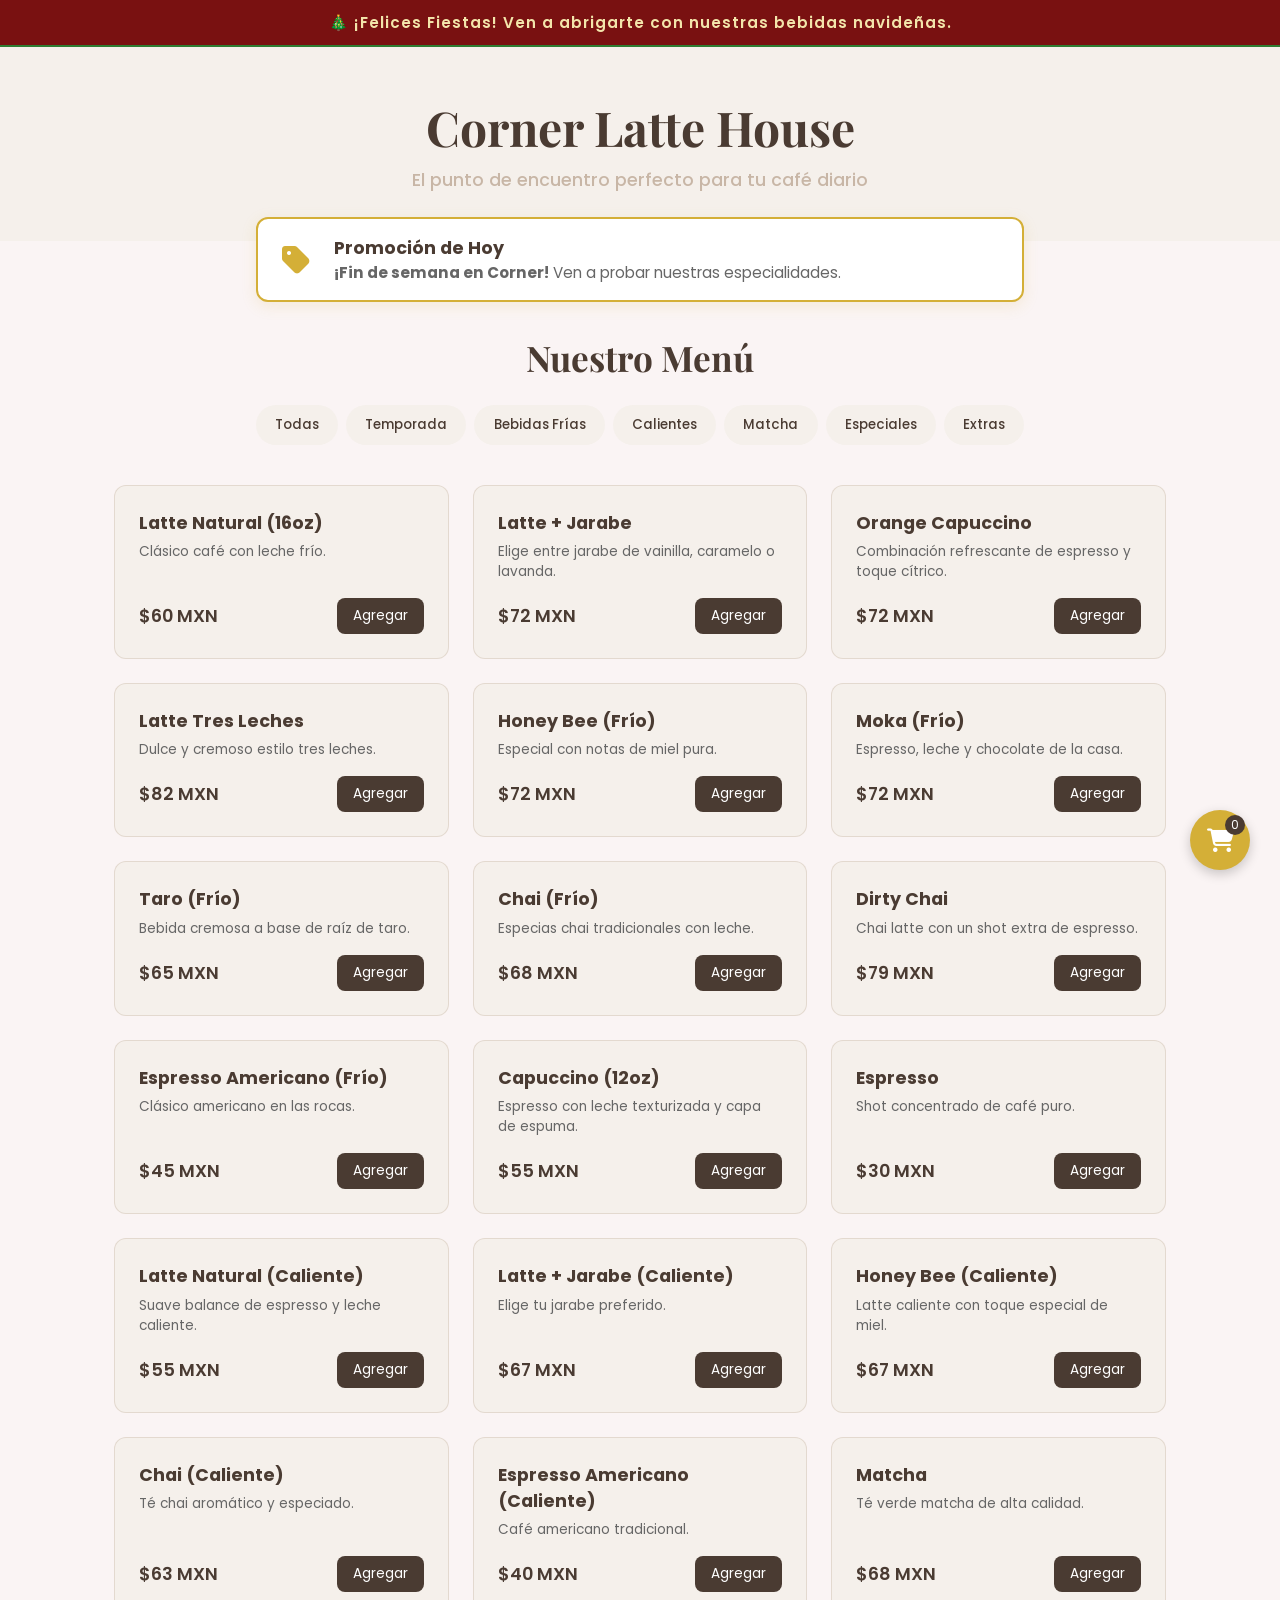
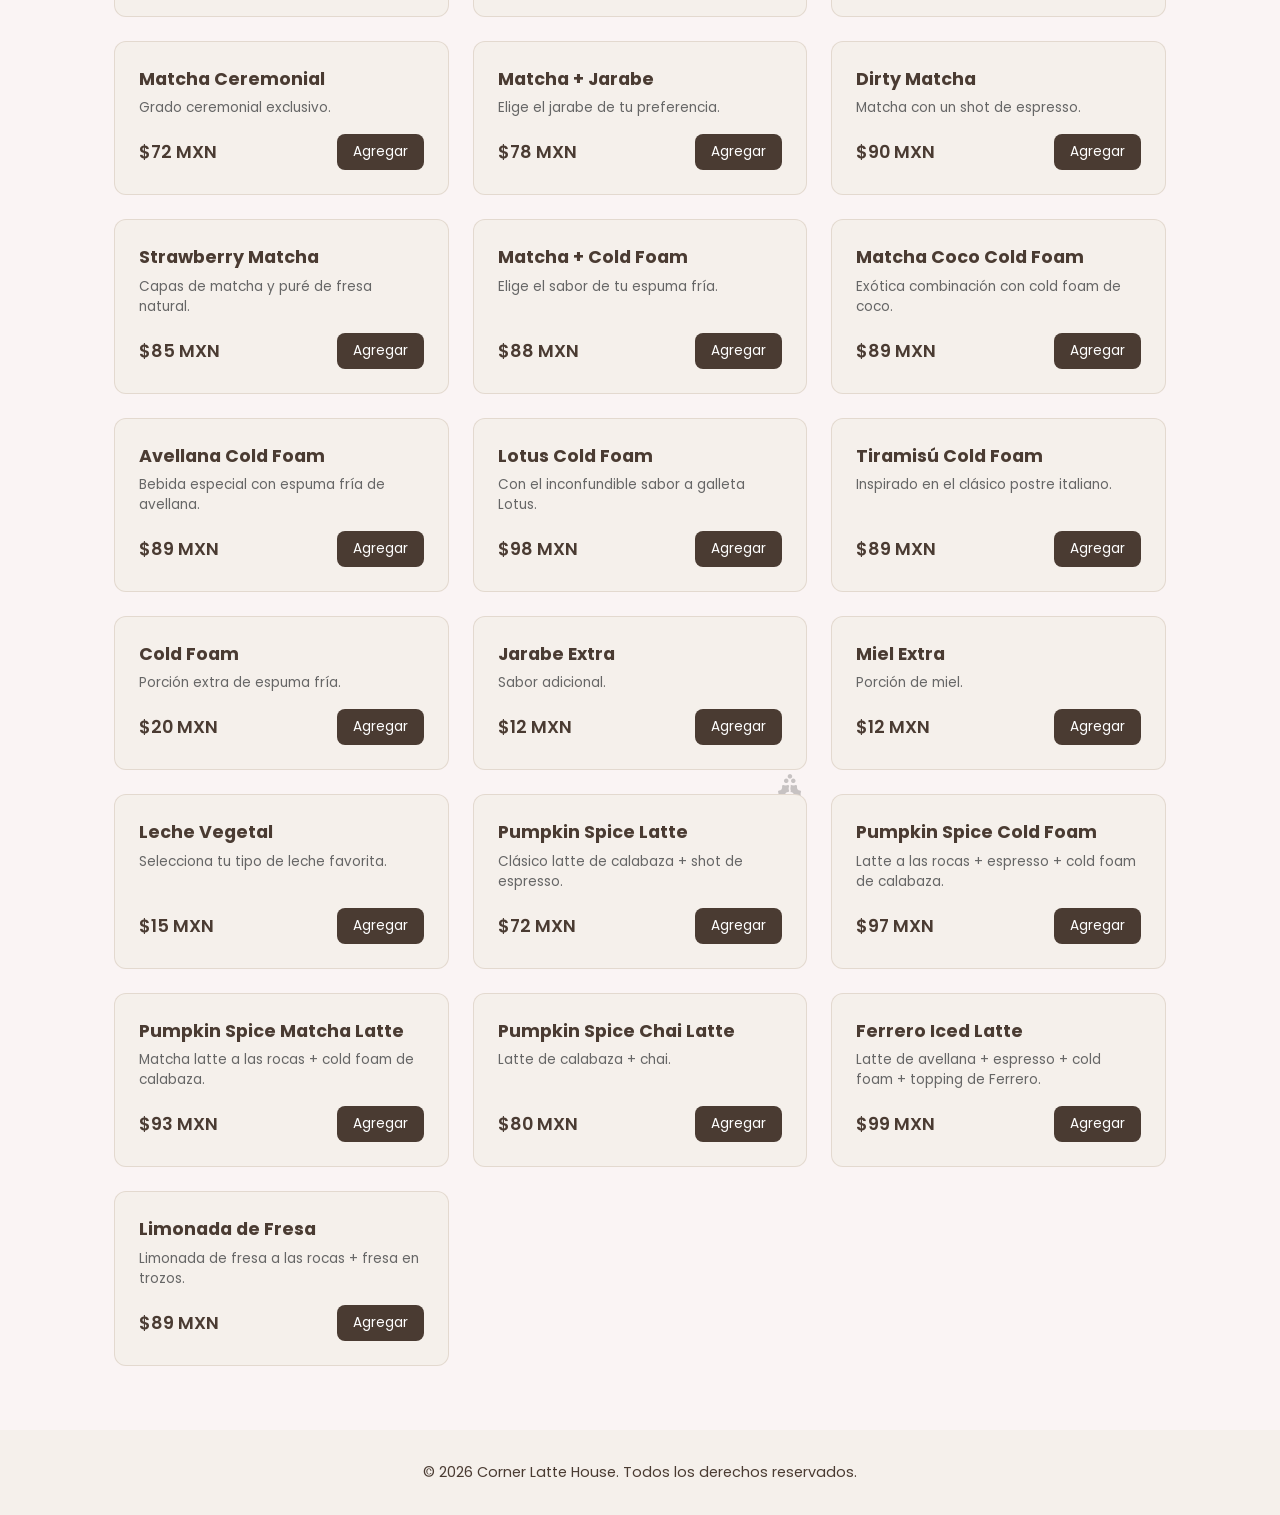
==== index.html @ 270d5a55 "Agregar método de pago y cantidades al carrito Co-authored-by: Copilot <223556219+Copilot@users.nore" ====
<!DOCTYPE html>
<html lang="es">
<head>
    <meta charset="UTF-8">
    <meta name="viewport" content="width=device-width, initial-scale=1.0">
    <title>Corner Latte House</title>
    <link rel="stylesheet" href="style.css">
    <!-- Google Fonts -->
    <link href="https://fonts.googleapis.com/css2?family=Playfair+Display:ital,wght@0,400;0,600;1,400&family=Poppins:wght@300;400;500;600&display=swap" rel="stylesheet">
    <!-- FontAwesome para iconos -->
    <link rel="stylesheet" href="https://cdnjs.cloudflare.com/ajax/libs/font-awesome/6.4.0/css/all.min.css">
</head>
<body id="body-theme">

    <!-- Contenedor para elementos gráficos flotantes de temporada -->
    <div class="seasonal-decorations" id="seasonal-decorations"></div>

    <!-- Header / Banner de Temporada Dinámico -->
    <header class="hero-section">
        <div class="seasonal-banner" id="seasonal-banner">
            <span id="seasonal-text">¡Bienvenidos a Corner Latte House!</span>
        </div>
        <div class="hero-content">
            <h1 id="hero-title">Corner Latte House</h1>
            <p>El punto de encuentro perfecto para tu café diario</p>
        </div>
    </header>

    <!-- Promoción del Día -->
    <section class="promo-section">
        <div class="promo-card">
            <i class="fa-solid fa-tag"></i>
            <div>
                <h3>Promoción de Hoy</h3>
                <p id="daily-promo-text">Cargando promoción...</p>
            </div>
        </div>
    </section>

    <!-- Contenedor Principal del Menú -->
    <main class="menu-container">
        <h2>Nuestro Menú</h2>
        
        <!-- Pestañas de Categorías -->
        <div class="menu-tabs">
            <button class="tab-btn active" onclick="filterMenu('todas', this)">Todas</button>
            <button class="tab-btn" onclick="filterMenu('temporada', this)">Temporada</button>
            <button class="tab-btn" onclick="filterMenu('frias', this)">Bebidas Frías</button>
            <button class="tab-btn" onclick="filterMenu('calientes', this)">Calientes</button>
            <button class="tab-btn" onclick="filterMenu('matcha', this)">Matcha</button>
            <button class="tab-btn" onclick="filterMenu('especiales', this)">Especiales</button>
            <button class="tab-btn" onclick="filterMenu('extras', this)">Extras</button>
        </div>

        <!-- Lista de Productos -->
        <div class="products-grid" id="products-grid">
            <!-- Inyectado por JavaScript -->
        </div>
    </main>

    <!-- Modal para Seleccionar Opciones (Jarabes, etc.) -->
    <div class="cart-modal" id="options-modal">
        <div class="cart-content">
            <span class="close-btn" onclick="closeOptionsModal()">&times;</span>
            <h3 id="modal-product-title">Confirma tu producto</h3>
            <p id="modal-product-desc" style="font-size: 0.85rem; color: #666; margin-bottom: 1rem;"></p>
            
            <div id="options-container" style="margin-bottom: 1.5rem;">
                <!-- Opciones inyectadas dinámicamente -->
            </div>

            <button class="whatsapp-btn" style="background-color: var(--dark-brown);" onclick="confirmAddToCart()">
                Confirmar y agregar
            </button>
        </div>
    </div>

    <!-- Resumen del Pedido / Carrito Flotante -->
  <div class="cart-floating" id="cart-floating" onclick="toggleCartModal()">
        <i class="fa-solid fa-cart-shopping"></i>
        <span class="cart-count" id="cart-count">0</span>
    </div>
    
    <!-- Modal del Carrito -->
    <div class="cart-modal" id="cart-modal">
        <div class="cart-content">
            <span class="close-btn" onclick="toggleCartModal()">&times;</span>
            <h3>Tu Pedido en Corner Latte House</h3>
            <div id="cart-items-list" class="cart-items-list">
                <!-- Items seleccionados -->
            </div>
            <!-- Opciones de Envío / Recoger -->
            <div class="delivery-options" style="margin: 1rem 0; font-size: 0.9rem;">
                <label style="font-weight: 500; color: var(--dark-brown); display: block; margin-bottom: 0.5rem;">Método de entrega:</label>
                <div style="display: flex; gap: 1rem; margin-bottom: 0.8rem;">
                    <label style="cursor: pointer;"><input type="radio" name="deliveryType" value="domicilio" checked onchange="updateCartUI()"> Envío a domicilio</label>
                    <label style="cursor: pointer;"><input type="radio" name="deliveryType" value="recoger" onchange="updateCartUI()"> Recoger en cafetería</label>
                </div>
                <div id="store-address" style="font-size: 0.8rem; color: #666; background: var(--primary-beige); padding: 0.5rem; border-radius: 6px; display: none;">
                    📍 <strong>Ubicación:</strong> Corner Latte House (Consulta nuestra dirección exacta por WhatsApp).
                </div>
            </div>
            <div class="payment-options">
                <label class="payment-options-title">Método de pago:</label>
                <div class="payment-options-list">
                    <label><input type="radio" name="paymentMethod" value="efectivo" checked> Efectivo</label>
                    <label><input type="radio" name="paymentMethod" value="transferencia"> Transferencia</label>
                </div>
            </div>
            <div class="cart-total" id="cart-total-container">
                <!-- Se actualiza dinámicamente -->
            </div>

            <button class="whatsapp-btn" onclick="sendToWhatsApp()">
                <i class="fa-brands fa-whatsapp"></i> Enviar pedido por WhatsApp
            </button>
        </div>
    </div>
    <div id="cart-confirmation" class="cart-confirmation" role="status" aria-live="polite"></div>
    
    <!-- Footer -->
    <footer>
        <p>&copy; 2026 Corner Latte House. Todos los derechos reservados.</p>
    </footer>

    <script src="script.js"></script>
</body>
</html>
---- style.css ----
:root {
    --bg-color: #ffffff;
    --primary-beige: #f5f0eb;
    --secondary-brown: #c8b6a6;
    --dark-brown: #4a3b32;
    --gold: #d4af37;
    --gold-hover: #b89728;
    --text-color: #333333;
}

* {
    box-sizing: border-box;
    margin: 0;
    padding: 0;
    font-family: 'Poppins', sans-serif;
}

body {
    background-color: var(--bg-color);
    color: var(--text-color);
    position: relative;
    overflow-x: hidden;
}

/* --- Temas y Estilos Gráficos por Temporada --- */
body.theme-halloween { background-color: #fff9f5; }
body.theme-halloween .seasonal-banner { background-color: #2b1b17; color: #ff8c00; border-bottom: 2px dashed #ff8c00; }

body.theme-navidad { background-color: #faf4f4; }
body.theme-navidad .seasonal-banner { background-color: #791111; color: #f3e5ab; border-bottom: 2px solid #2e7d32; }

body.theme-independencia { background-color: #f6fcf7; }
body.theme-independencia .seasonal-banner { background-color: #006847; color: #ce1126; border-bottom: 2px solid #cfb53b; }

body.theme-primavera { background-color: #f5faf5; }
body.theme-primavera .seasonal-banner { background-color: #388e3c; color: #ffeb3b; border-bottom: 2px solid #ff4081; }

body.theme-pascua { background-color: #faf5fc; }
body.theme-pascua .seasonal-banner { background-color: #8e24aa; color: #ff80ab; border-bottom: 2px solid #26a69a; }

/* Elementos Gráficos Flotantes Animados */
.seasonal-decorations {
    position: absolute;
    top: 0;
    left: 0;
    width: 100%;
    height: 100%;
    pointer-events: none;
    overflow: hidden;
    z-index: 1;
}

.floating-icon {
    position: absolute;
    font-size: 1.8rem;
    opacity: 0.25;
    animation: floatAnim 6s ease-in-out infinite alternate;
}

@keyframes floatAnim {
    0% { transform: translateY(0px) rotate(0deg); }
    100% { transform: translateY(-20px) rotate(15deg); }
}

/* Header & Banner */
.hero-section {
    background-color: var(--primary-beige);
    text-align: center;
    padding-bottom: 2rem;
    position: relative;
    z-index: 2;
}

.seasonal-banner {
    padding: 0.7rem;
    font-size: 0.95rem;
    font-weight: 600;
    letter-spacing: 1px;
}

.hero-content {
    padding: 3rem 1rem 1rem 1rem;
}

.hero-content h1 {
    font-family: 'Playfair Display', serif;
    font-size: 3rem;
    color: var(--dark-brown);
    margin-bottom: 0.5rem;
}

.hero-content p {
    color: var(--secondary-brown);
    font-size: 1.1rem;
    font-weight: 500;
}

/* Sección de Promociones */
.promo-section {
    max-width: 800px;
    margin: -1.5rem auto 2rem auto;
    padding: 0 1rem;
    position: relative;
    z-index: 10;
}

.promo-card {
    background: var(--bg-color);
    border: 2px solid var(--gold);
    padding: 1rem 1.5rem;
    border-radius: 12px;
    display: flex;
    align-items: center;
    gap: 1.5rem;
    box-shadow: 0 4px 15px rgba(212, 175, 55, 0.15);
}

.promo-card i {
    font-size: 2rem;
    color: var(--gold);
}

.promo-card h3 {
    font-size: 1.1rem;
    color: var(--dark-brown);
}

.promo-card p {
    font-size: 0.95rem;
    color: #666;
}

/* Menú Estilos */
.menu-container {
    max-width: 1100px;
    margin: 0 auto 4rem auto;
    padding: 0 1.5rem;
    position: relative;
    z-index: 2;
}

.menu-container h2 {
    font-family: 'Playfair Display', serif;
    text-align: center;
    font-size: 2.2rem;
    color: var(--dark-brown);
    margin-bottom: 1.5rem;
}

.menu-tabs {
    display: flex;
    justify-content: center;
    gap: 0.5rem;
    flex-wrap: wrap;
    margin-bottom: 2.5rem;
}

.tab-btn {
    background-color: var(--primary-beige);
    border: none;
    padding: 0.6rem 1.2rem;
    border-radius: 20px;
    cursor: pointer;
    font-weight: 500;
    color: var(--dark-brown);
    transition: all 0.3s ease;
}

.tab-btn.active, .tab-btn:hover {
    background-color: var(--gold);
    color: white;
}

/* Cuadrícula de Productos */
.products-grid {
    display: grid;
    grid-template-columns: repeat(auto-fill, minmax(280px, 1fr));
    gap: 1.5rem;
}

.product-card {
    background: var(--primary-beige);
    border-radius: 12px;
    padding: 1.5rem;
    display: flex;
    flex-direction: column;
    justify-content: space-between;
    transition: transform 0.2s;
    border: 1px solid rgba(200, 182, 166, 0.4);
}

.product-card:hover {
    transform: translateY(-4px);
}

.product-info h4 {
    font-size: 1.1rem;
    color: var(--dark-brown);
    margin-bottom: 0.4rem;
}

.product-info p {
    font-size: 0.85rem;
    color: #666;
    margin-bottom: 1rem;
}

.product-footer {
    display: flex;
    justify-content: space-between;
    align-items: center;
}

.price {
    font-weight: 600;
    color: var(--dark-brown);
    font-size: 1.1rem;
}

.add-btn {
    background-color: var(--dark-brown);
    color: white;
    border: none;
    padding: 0.5rem 1rem;
    border-radius: 8px;
    cursor: pointer;
    font-size: 0.85rem;
    transition: background 0.2s;
}

.add-btn:hover {
    background-color: var(--gold);
    color: var(--dark-brown);
}

/* Selectores en Modal de Opciones */
.option-select {
    width: 100%;
    padding: 0.8rem;
    border-radius: 8px;
    border: 1px solid var(--secondary-brown);
    background-color: var(--primary-beige);
    color: var(--dark-brown);
    font-size: 1rem;
    margin-top: 0.5rem;
}

/* Carrito Flotante */
.cart-floating {
    position: fixed;
    bottom: 30px;
    right: 30px;
    background-color: var(--gold);
    color: white;
    width: 60px;
    height: 60px;
    border-radius: 50%;
    display: flex;
    align-items: center;
    justify-content: center;
    font-size: 1.5rem;
    cursor: pointer;
    box-shadow: 0 4px 12px rgba(0,0,0,0.2);
    z-index: 99;
    transition: transform 0.2s;
}

.cart-floating:hover {
    transform: scale(1.1);
}

.cart-count {
    position: absolute;
    top: 5px;
    right: 5px;
    background-color: var(--dark-brown);
    color: white;
    font-size: 0.75rem;
    width: 20px;
    height: 20px;
    border-radius: 50%;
    display: flex;
    align-items: center;
    justify-content: center;
}

/* Modales */
.cart-modal {
    display: none;
    position: fixed;
    top: 0;
    left: 0;
    width: 100%;
    height: 100%;
    padding: 1rem;
    background-color: rgba(0,0,0,0.5);
    z-index: 100;
    justify-content: center;
    align-items: center;
    overflow-y: auto;
}

.cart-content {
    background: white;
    padding: 2rem;
    border-radius: 12px;
    width: 90%;
    max-width: 450px;
    max-height: calc(100vh - 2rem);
    overflow-y: auto;
    position: relative;
}

.close-btn {
    position: absolute;
    top: 15px;
    right: 20px;
    font-size: 1.5rem;
    cursor: pointer;
}

.cart-items-list {
    max-height: 250px;
    overflow-y: auto;
    margin: 1rem 0;
    border-top: 1px solid #eee;
    border-bottom: 1px solid #eee;
    padding: 0.5rem 0;
}

.cart-item-row {
    display: flex;
    justify-content: space-between;
    align-items: center;
    gap: 0.5rem;
    margin-bottom: 0.5rem;
    font-size: 0.9rem;
}

.cart-item-name {
    flex: 1;
}

.cart-quantity-controls {
    display: flex;
    align-items: center;
    gap: 0.5rem;
}

.quantity-button {
    width: 30px;
    height: 30px;
    border: 1px solid var(--secondary-brown);
    border-radius: 6px;
    background: var(--primary-beige);
    color: var(--dark-brown);
    font-size: 1.1rem;
    cursor: pointer;
}

.quantity-button:hover {
    background: var(--gold);
}

.cart-item-price {
    min-width: 76px;
    text-align: right;
}

.payment-options {
    margin: 1rem 0;
    font-size: 0.9rem;
}

.payment-options-title {
    display: block;
    margin-bottom: 0.5rem;
    color: var(--dark-brown);
    font-weight: 500;
}

.payment-options-list {
    display: flex;
    flex-wrap: wrap;
    gap: 1rem;
}

.payment-options-list label {
    cursor: pointer;
}

.quantity-label {
    display: block;
    margin-top: 1rem;
    font-size: 0.9rem;
    font-weight: 500;
    color: var(--dark-brown);
}

.quantity-input {
    width: 100%;
    margin-top: 0.5rem;
    padding: 0.7rem;
    border: 1px solid var(--secondary-brown);
    border-radius: 8px;
    font-size: 1rem;
}

.cart-confirmation {
    position: fixed;
    bottom: 105px;
    right: 30px;
    z-index: 101;
    max-width: calc(100vw - 2rem);
    padding: 0.85rem 1rem;
    border-radius: 8px;
    background: var(--dark-brown);
    color: white;
    opacity: 0;
    pointer-events: none;
    transform: translateY(8px);
    transition: opacity 0.2s, transform 0.2s;
}

.cart-confirmation.visible {
    opacity: 1;
    transform: translateY(0);
}

.cart-total {
    text-align: right;
    font-size: 1.1rem;
    margin-bottom: 1.5rem;
}

.whatsapp-btn {
    background-color: #25d366;
    color: white;
    border: none;
    width: 100%;
    padding: 0.8rem;
    border-radius: 8px;
    font-size: 1rem;
    font-weight: 600;
    cursor: pointer;
    display: flex;
    align-items: center;
    justify-content: center;
    gap: 0.5rem;
    transition: background 0.2s;
}

.whatsapp-btn:hover {
    background-color: #1ebe5d;
}

footer {
    text-align: center;
    padding: 2rem;
    background-color: var(--primary-beige);
    color: var(--dark-brown);
    font-size: 0.9rem;
    position: relative;
    z-index: 2;
}
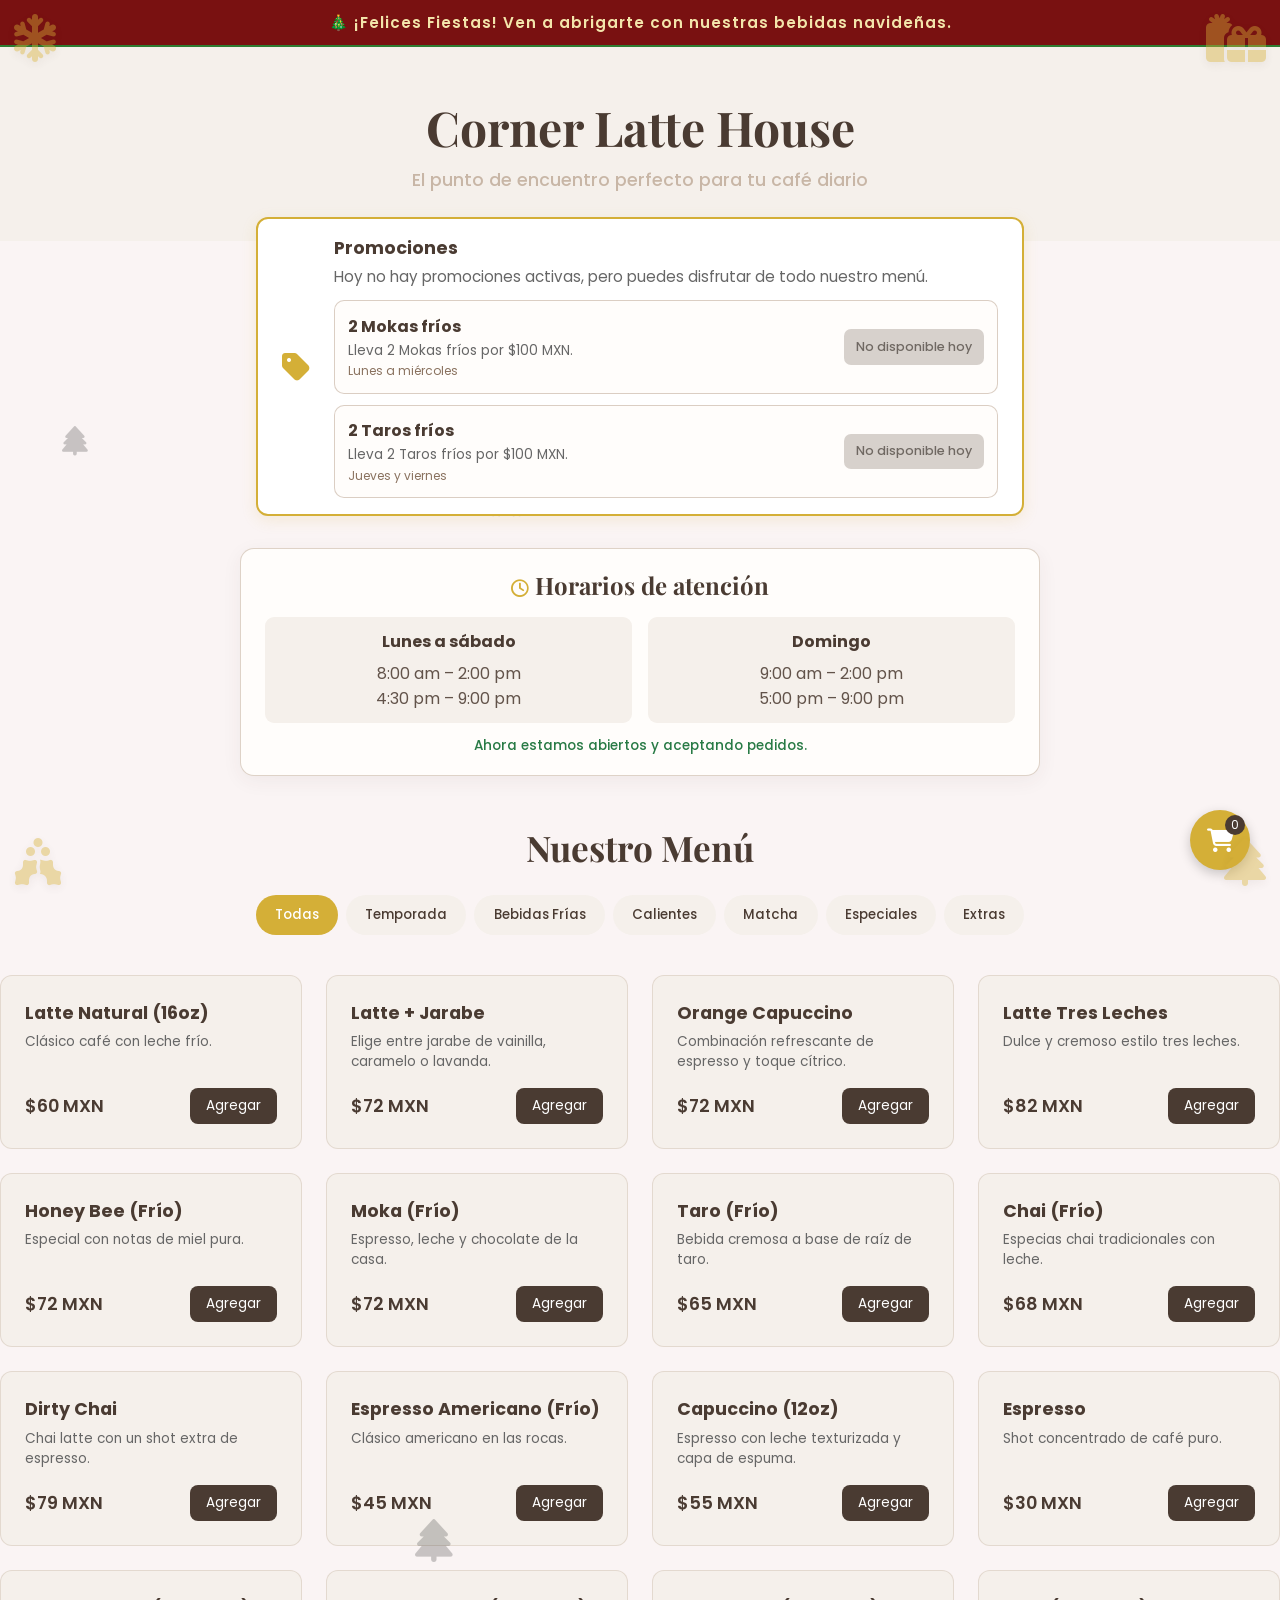
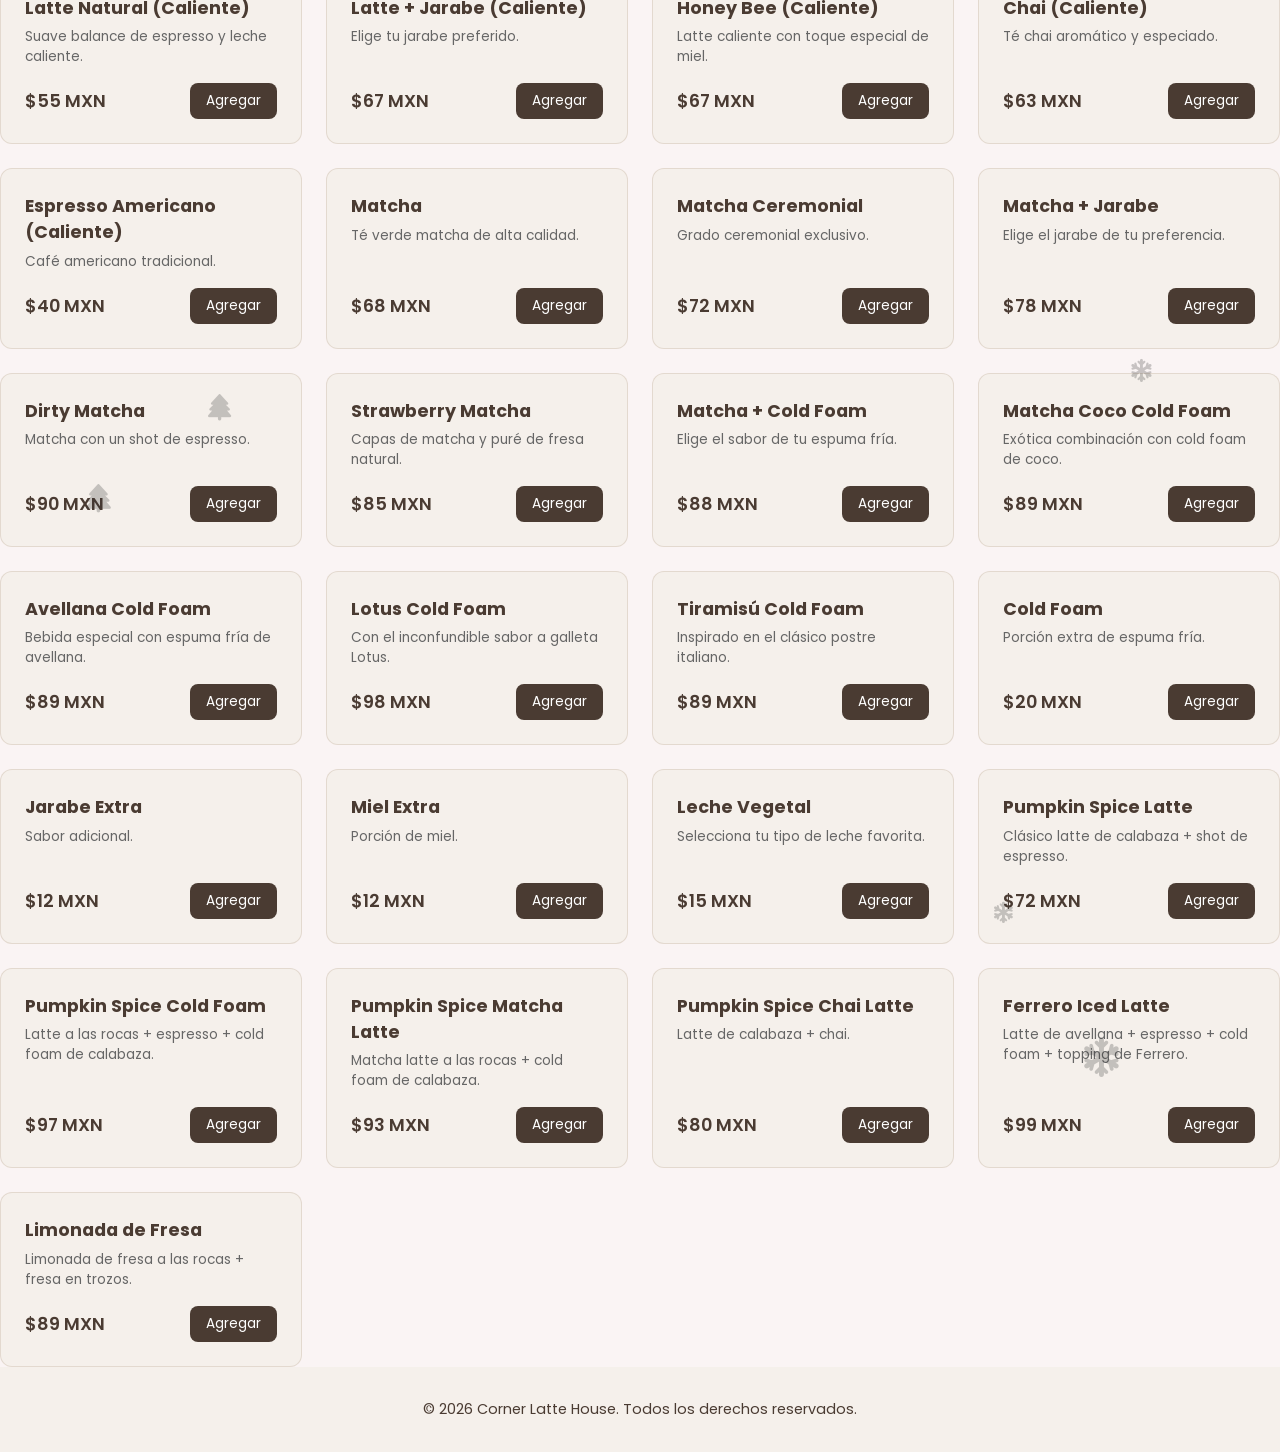
==== commit 497646cf: "Agregar promociones y horarios de atención Co-authored-by: Copilot <223556219+Copilot@users.noreply." ====
--- a/index.html
+++ b/index.html
@@ -13,7 +13,8 @@
 <body id="body-theme">
 
     <!-- Contenedor para elementos gráficos flotantes de temporada -->
-    <div class="seasonal-decorations" id="seasonal-decorations"></div>
+    <div class="seasonal-decorations" id="seasonal-decorations" aria-hidden="true"></div>
+    <div class="seasonal-corners" id="seasonal-corners" aria-hidden="true"></div>
 
     <!-- Header / Banner de Temporada Dinámico -->
     <header class="hero-section">
@@ -30,11 +31,21 @@
     <section class="promo-section">
         <div class="promo-card">
             <i class="fa-solid fa-tag"></i>
-            <div>
-                <h3>Promoción de Hoy</h3>
-                <p id="daily-promo-text">Cargando promoción...</p>
+            <div class="promo-content">
+                <h3>Promociones</h3>
+                <p id="daily-promo-text">Cargando promociones...</p>
+                <div class="promotions-list" id="promotions-list"></div>
             </div>
         </div>
+    </section>
+
+    <section class="hours-section" id="hours-section" aria-labelledby="hours-title">
+        <h2 id="hours-title"><i class="fa-regular fa-clock"></i> Horarios de atención</h2>
+        <div class="hours-grid">
+            <p><strong>Lunes a sábado</strong><span>8:00 am – 2:00 pm<br>4:30 pm – 9:00 pm</span></p>
+            <p><strong>Domingo</strong><span>9:00 am – 2:00 pm<br>5:00 pm – 9:00 pm</span></p>
+        </div>
+        <p class="store-status" id="store-status" aria-live="polite"></p>
     </section>
 
     <!-- Contenedor Principal del Menú -->
@@ -43,13 +54,13 @@
         
         <!-- Pestañas de Categorías -->
         <div class="menu-tabs">
-            <button class="tab-btn active" onclick="filterMenu('todas', this)">Todas</button>
-            <button class="tab-btn" onclick="filterMenu('temporada', this)">Temporada</button>
-            <button class="tab-btn" onclick="filterMenu('frias', this)">Bebidas Frías</button>
-            <button class="tab-btn" onclick="filterMenu('calientes', this)">Calientes</button>
-            <button class="tab-btn" onclick="filterMenu('matcha', this)">Matcha</button>
-            <button class="tab-btn" onclick="filterMenu('especiales', this)">Especiales</button>
-            <button class="tab-btn" onclick="filterMenu('extras', this)">Extras</button>
+            <button class="tab-btn active" data-category="todas" onclick="filterMenu('todas', this)">Todas</button>
+            <button class="tab-btn" data-category="temporada" onclick="filterMenu('temporada', this)">Temporada</button>
+            <button class="tab-btn" data-category="frias" onclick="filterMenu('frias', this)">Bebidas Frías</button>
+            <button class="tab-btn" data-category="calientes" onclick="filterMenu('calientes', this)">Calientes</button>
+            <button class="tab-btn" data-category="matcha" onclick="filterMenu('matcha', this)">Matcha</button>
+            <button class="tab-btn" data-category="especiales" onclick="filterMenu('especiales', this)">Especiales</button>
+            <button class="tab-btn" data-category="extras" onclick="filterMenu('extras', this)">Extras</button>
         </div>
 
         <!-- Lista de Productos -->
@@ -72,6 +83,26 @@
             <button class="whatsapp-btn" style="background-color: var(--dark-brown);" onclick="confirmAddToCart()">
                 Confirmar y agregar
             </button>
+        </div>
+    </div>
+
+    <div class="cart-modal closed-modal" id="closed-modal" role="dialog" aria-modal="true" aria-labelledby="closed-title">
+        <div class="cart-content closed-content">
+            <button class="close-btn" type="button" aria-label="Cerrar aviso" onclick="closeStoreClosedModal()">&times;</button>
+            <div class="closed-illustration" aria-hidden="true">
+                <svg viewBox="0 0 180 150">
+                    <path d="M43 55h82v53a22 22 0 0 1-22 22H65a22 22 0 0 1-22-22V55Z" fill="#c98c5b"/>
+                    <path d="M125 68h10a18 18 0 0 1 0 36h-10" fill="none" stroke="#8a5639" stroke-width="10"/>
+                    <path d="M58 48c-8-12 7-15 0-27m27 27c-8-12 7-15 0-27m27 27c-8-12 7-15 0-27" fill="none" stroke="#d4af37" stroke-linecap="round" stroke-width="5"/>
+                    <path d="M34 135h112" stroke="#8a5639" stroke-linecap="round" stroke-width="8"/>
+                    <path d="m31 40 5 10 11 2-8 7 2 11-10-5-10 5 2-11-8-7 11-2 5-10Zm111 6 4 8 9 1-7 6 2 9-8-4-8 4 2-9-7-6 9-1 4-8Z" fill="#e7c66a"/>
+                </svg>
+            </div>
+            <p class="closed-eyebrow">Corner Latte House</p>
+            <h2 id="closed-title">¡Estamos cerrados por ahora!</h2>
+            <p id="closed-message" class="closed-message"></p>
+            <p class="closed-note">Puedes explorar nuestro menú; los pedidos estarán disponibles cuando abramos.</p>
+            <button class="hours-link" type="button" onclick="viewStoreHours()">Ver horarios de atención</button>
         </div>
     </div>
 
@@ -103,8 +134,9 @@
             <div class="payment-options">
                 <label class="payment-options-title">Método de pago:</label>
                 <div class="payment-options-list">
-                    <label><input type="radio" name="paymentMethod" value="efectivo" checked> Efectivo</label>
-                    <label><input type="radio" name="paymentMethod" value="transferencia"> Transferencia</label>
+                    <label class="payment-choice" data-delivery="domicilio"><input type="radio" name="paymentMethod" value="efectivo" checked> Efectivo</label>
+                    <label class="payment-choice" data-delivery="both"><input type="radio" name="paymentMethod" value="transferencia"> Transferencia</label>
+                    <label class="payment-choice" data-delivery="recoger"><input type="radio" name="paymentMethod" value="caja"> Pagar en caja</label>
                 </div>
             </div>
             <div class="cart-total" id="cart-total-container">
--- a/style.css
+++ b/style.css
@@ -57,6 +57,33 @@
     animation: floatAnim 6s ease-in-out infinite alternate;
 }
 
+.seasonal-corners {
+    position: fixed;
+    inset: 0;
+    z-index: 150;
+    pointer-events: none;
+    overflow: hidden;
+}
+
+.corner-ornament {
+    position: absolute;
+    color: var(--gold);
+    opacity: 0.42;
+    font-size: clamp(1.5rem, 4vw, 3rem);
+    filter: drop-shadow(0 3px 5px rgba(74, 59, 50, 0.16));
+    animation: cornerFloat 4s ease-in-out infinite alternate;
+}
+
+.corner-ornament.top-left { top: 14px; left: 14px; }
+.corner-ornament.top-right { top: 14px; right: 14px; animation-delay: -1s; }
+.corner-ornament.bottom-left { bottom: 14px; left: 14px; animation-delay: -2s; }
+.corner-ornament.bottom-right { bottom: 14px; right: 14px; animation-delay: -3s; }
+
+@keyframes cornerFloat {
+    from { transform: translateY(0) rotate(-8deg); }
+    to { transform: translateY(-7px) rotate(8deg); }
+}
+
 @keyframes floatAnim {
     0% { transform: translateY(0px) rotate(0deg); }
     100% { transform: translateY(-20px) rotate(15deg); }
@@ -115,6 +142,11 @@
     box-shadow: 0 4px 15px rgba(212, 175, 55, 0.15);
 }
 
+.promo-content {
+    flex: 1;
+    min-width: 0;
+}
+
 .promo-card i {
     font-size: 2rem;
     color: var(--gold);
@@ -128,6 +160,123 @@
 .promo-card p {
     font-size: 0.95rem;
     color: #666;
+    margin: 0.2rem 0 0.8rem;
+}
+
+.promotions-list {
+    display: grid;
+    gap: 0.65rem;
+}
+
+.promotion-option {
+    display: flex;
+    justify-content: space-between;
+    align-items: center;
+    gap: 1rem;
+    padding: 0.8rem;
+    border: 1px solid rgba(200, 182, 166, 0.65);
+    border-radius: 10px;
+    background: #fffdfb;
+}
+
+.promotion-available {
+    border-color: var(--gold);
+    box-shadow: inset 3px 0 var(--gold);
+}
+
+.promotion-details {
+    display: grid;
+    gap: 0.1rem;
+}
+
+.promotion-details strong {
+    color: var(--dark-brown);
+}
+
+.promotion-details span {
+    color: #666;
+    font-size: 0.85rem;
+}
+
+.promotion-details small {
+    color: #8a725f;
+    font-size: 0.75rem;
+}
+
+.promotion-button {
+    flex: 0 0 auto;
+    border: 0;
+    border-radius: 7px;
+    padding: 0.55rem 0.75rem;
+    background: var(--dark-brown);
+    color: white;
+    font-size: 0.78rem;
+    font-weight: 500;
+    cursor: pointer;
+}
+
+.promotion-button:disabled {
+    background: #d7d1cc;
+    color: #6f6862;
+    cursor: not-allowed;
+}
+
+.hours-section {
+    max-width: 800px;
+    margin: 0 auto 3rem;
+    padding: 1.2rem 1.5rem;
+    border-radius: 14px;
+    background: #fffdfb;
+    border: 1px solid rgba(200, 182, 166, 0.6);
+    box-shadow: 0 5px 20px rgba(74, 59, 50, 0.06);
+    scroll-margin-top: 2rem;
+    position: relative;
+    z-index: 2;
+}
+
+.hours-section h2 {
+    color: var(--dark-brown);
+    font-family: 'Playfair Display', serif;
+    font-size: 1.5rem;
+    text-align: center;
+    margin-bottom: 1rem;
+}
+
+.hours-section h2 i {
+    color: var(--gold);
+    font-size: 1.1rem;
+}
+
+.hours-grid {
+    display: grid;
+    grid-template-columns: repeat(2, minmax(0, 1fr));
+    gap: 1rem;
+    text-align: center;
+}
+
+.hours-grid p {
+    display: grid;
+    gap: 0.4rem;
+    padding: 0.8rem;
+    border-radius: 9px;
+    background: var(--primary-beige);
+    color: #62534a;
+}
+
+.hours-grid strong {
+    color: var(--dark-brown);
+}
+
+.store-status {
+    margin-top: 0.8rem;
+    text-align: center;
+    font-size: 0.85rem;
+    font-weight: 500;
+}
+
+.store-status.is-open { color: #287a45; }
+.store-status.is-closed { color: #9b4b3e; }
+
 }
 
 /* Menú Estilos */
@@ -231,6 +380,16 @@
 .add-btn:hover {
     background-color: var(--gold);
     color: var(--dark-brown);
+}
+
+.add-btn:disabled {
+    background: #b9b2ad;
+    color: #fff;
+    cursor: not-allowed;
+}
+
+.add-btn:disabled:hover {
+    background: #b9b2ad;
 }
 
 /* Selectores en Modal de Opciones */
@@ -398,12 +557,21 @@
 }
 
 .quantity-input {
-    width: 100%;
-    margin-top: 0.5rem;
+    width: 3.5rem;
+    margin: 0;
     padding: 0.7rem;
     border: 1px solid var(--secondary-brown);
     border-radius: 8px;
     font-size: 1rem;
+    text-align: center;
+}
+
+.quantity-picker {
+    display: flex;
+    align-items: center;
+    justify-content: center;
+    gap: 0.7rem;
+    margin-top: 0.5rem;
 }
 
 .cart-confirmation {
@@ -462,4 +630,92 @@
     font-size: 0.9rem;
     position: relative;
     z-index: 2;
+}
+
+.closed-content {
+    max-width: 430px;
+    text-align: center;
+    overflow: hidden;
+    background: linear-gradient(160deg, #fffefa, #fff7eb);
+    border: 1px solid rgba(212, 175, 55, 0.5);
+    box-shadow: 0 18px 55px rgba(38, 27, 19, 0.25);
+}
+
+.closed-illustration {
+    width: 150px;
+    margin: 0 auto 0.5rem;
+    animation: cupBob 3s ease-in-out infinite;
+}
+
+.closed-illustration svg {
+    display: block;
+    width: 100%;
+    height: auto;
+}
+
+@keyframes cupBob {
+    0%, 100% { transform: translateY(0) rotate(-2deg); }
+    50% { transform: translateY(-6px) rotate(2deg); }
+}
+
+.closed-eyebrow {
+    color: #987753;
+    font-size: 0.8rem;
+    font-weight: 600;
+    letter-spacing: 0.12em;
+    text-transform: uppercase;
+}
+
+.closed-content h2 {
+    margin: 0.35rem 0 0.65rem;
+    color: var(--dark-brown);
+    font-family: 'Playfair Display', serif;
+    font-size: 1.7rem;
+}
+
+.closed-message {
+    color: #805b3f;
+    font-size: 1.05rem;
+    font-weight: 600;
+}
+
+.closed-note {
+    margin: 0.6rem 0 1.1rem;
+    color: #6f6862;
+    font-size: 0.86rem;
+}
+
+.hours-link {
+    border: 0;
+    background: transparent;
+    color: #77552d;
+    text-decoration: underline;
+    font: inherit;
+    font-size: 0.9rem;
+    cursor: pointer;
+}
+
+@media (max-width: 560px) {
+    .promotion-option {
+        align-items: flex-start;
+        flex-direction: column;
+    }
+
+    .promotion-button {
+        width: 100%;
+    }
+
+    .hours-section {
+        margin-right: 1rem;
+        margin-left: 1rem;
+    }
+
+    .hours-grid {
+        grid-template-columns: 1fr;
+        gap: 0.6rem;
+    }
+
+    .corner-ornament {
+        opacity: 0.25;
+    }
 }
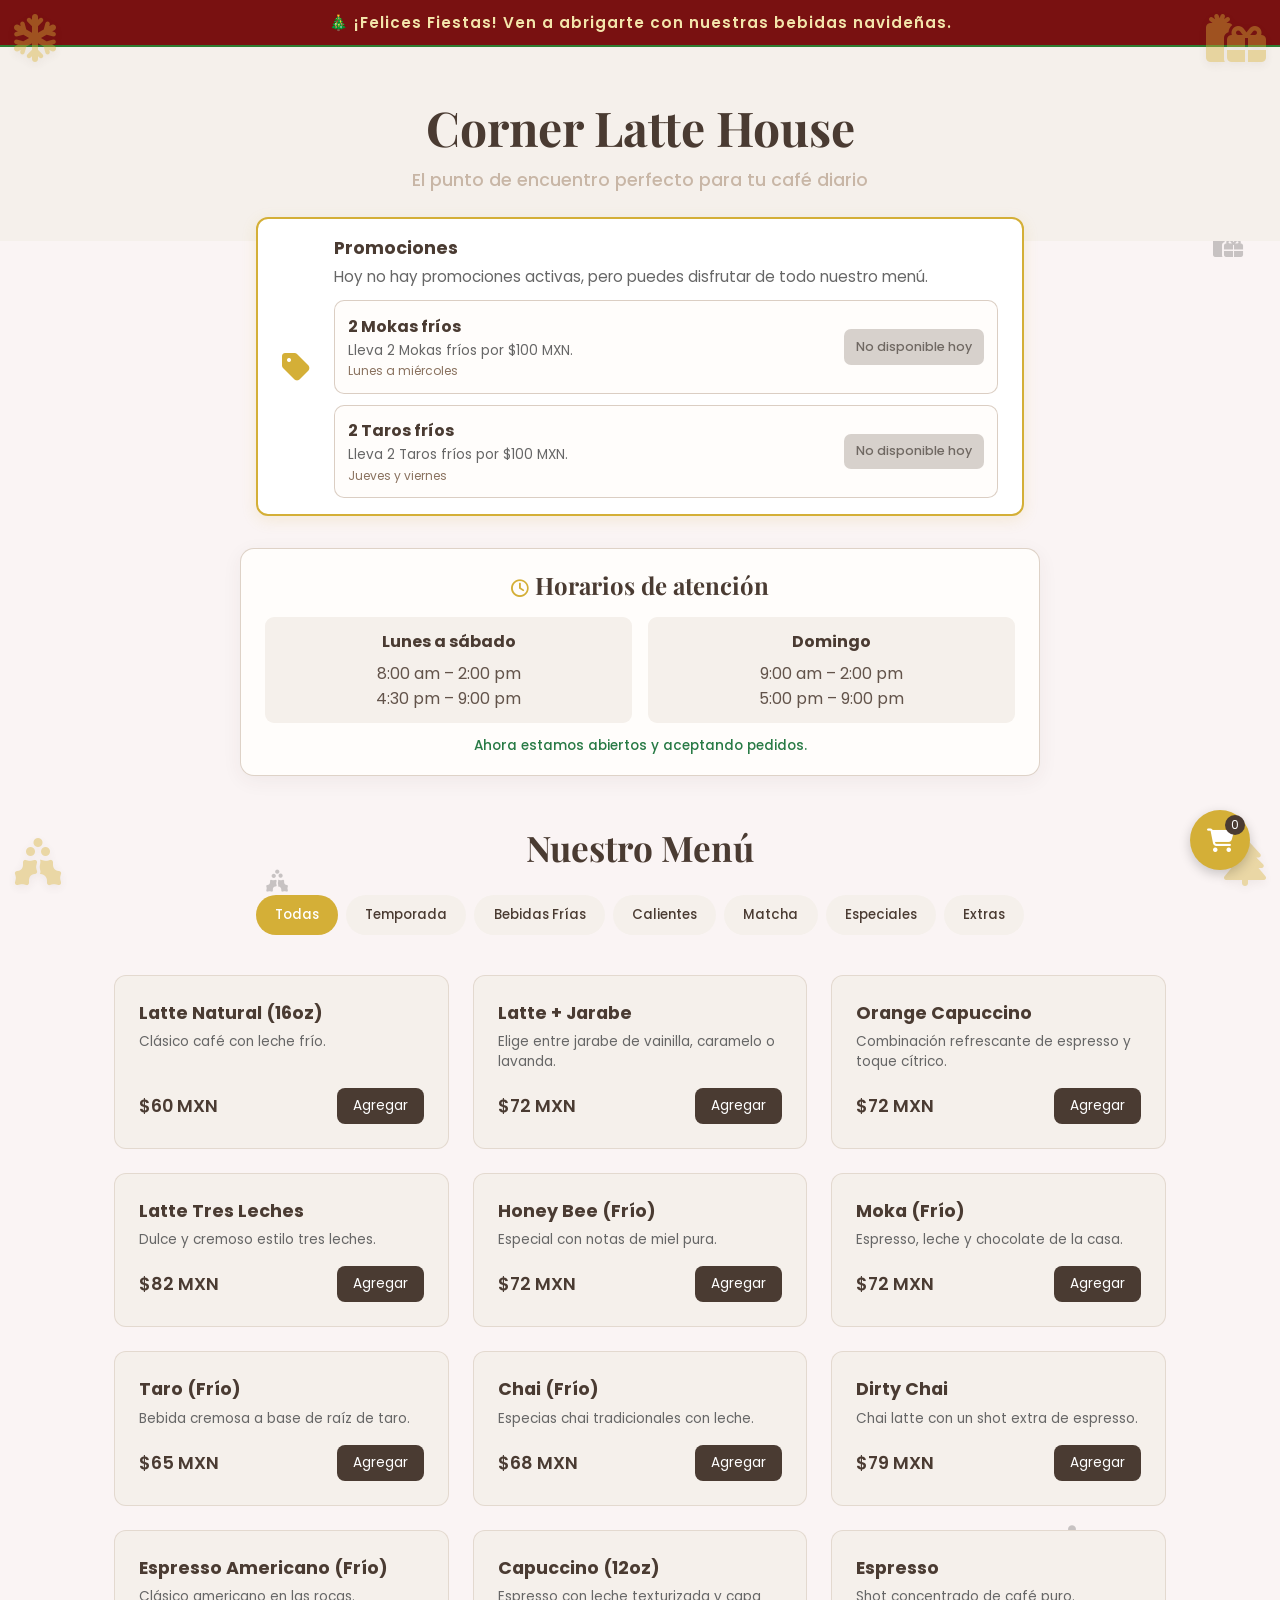
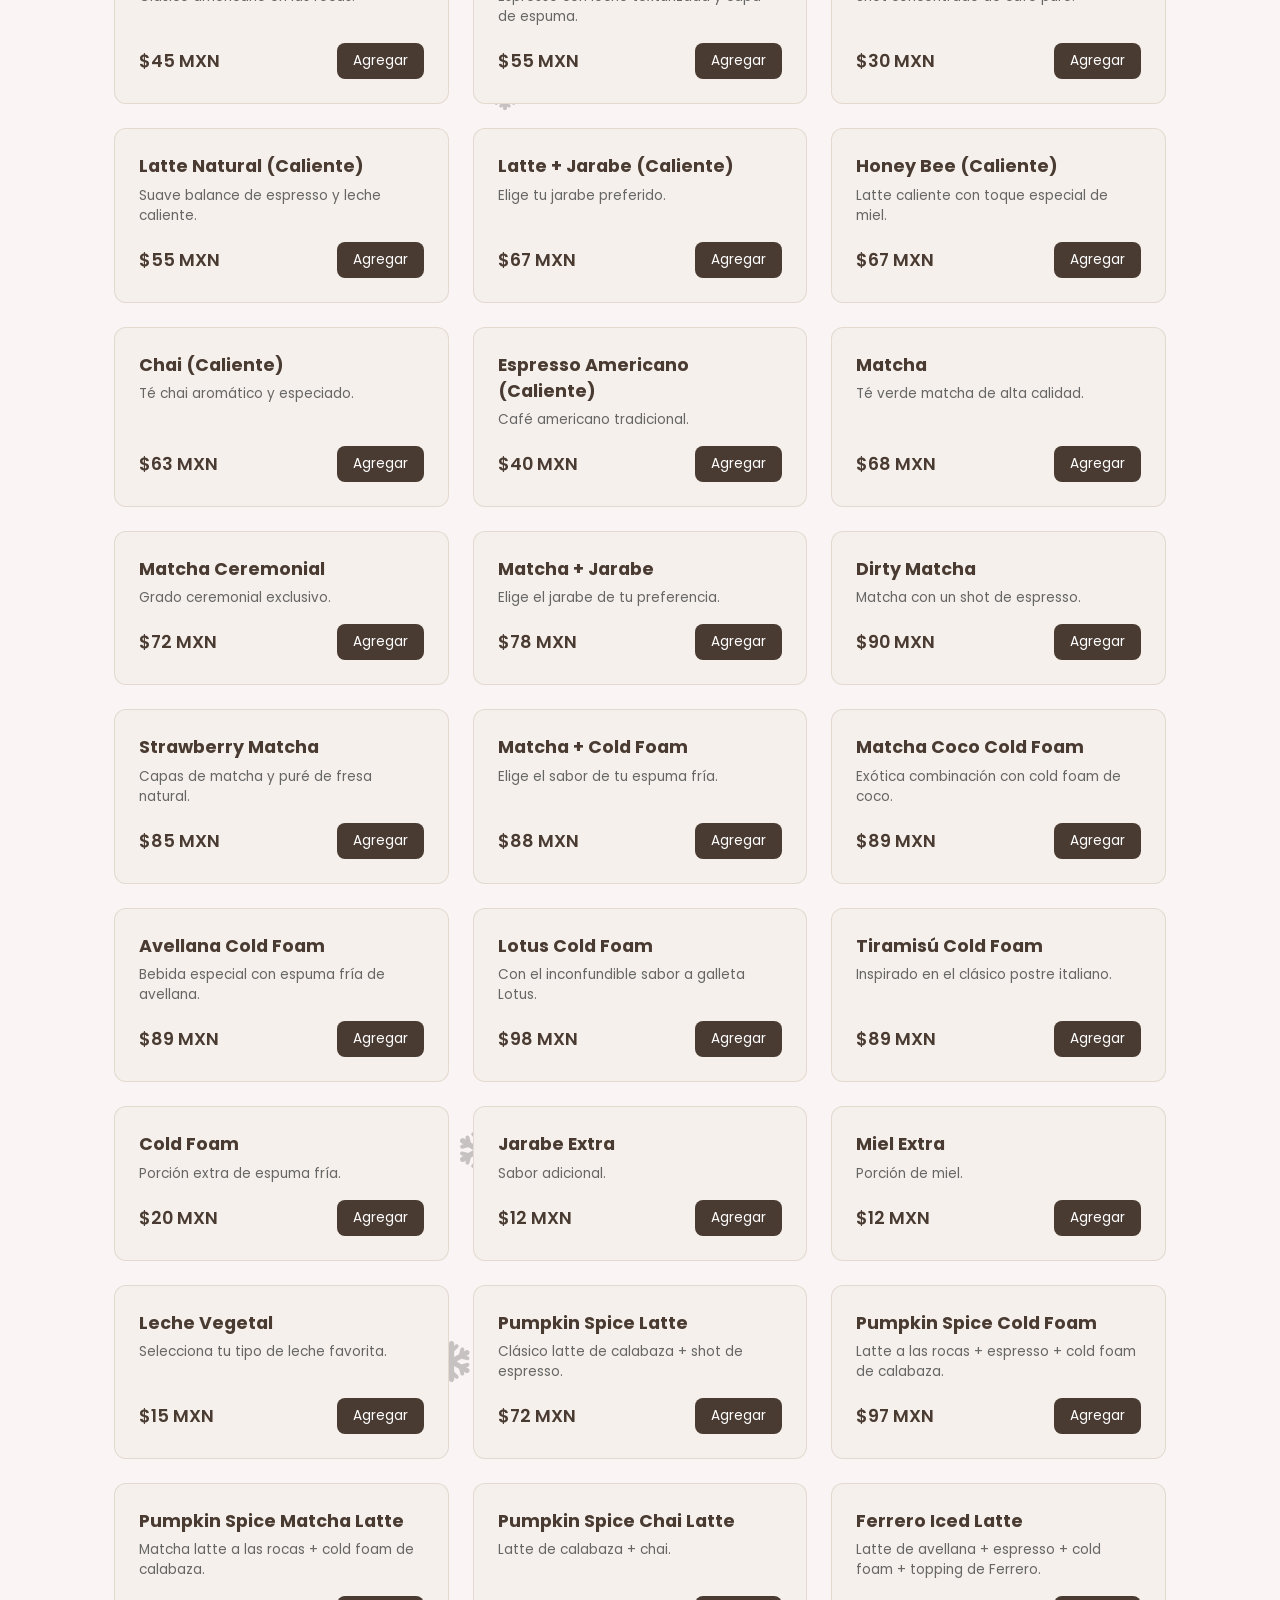
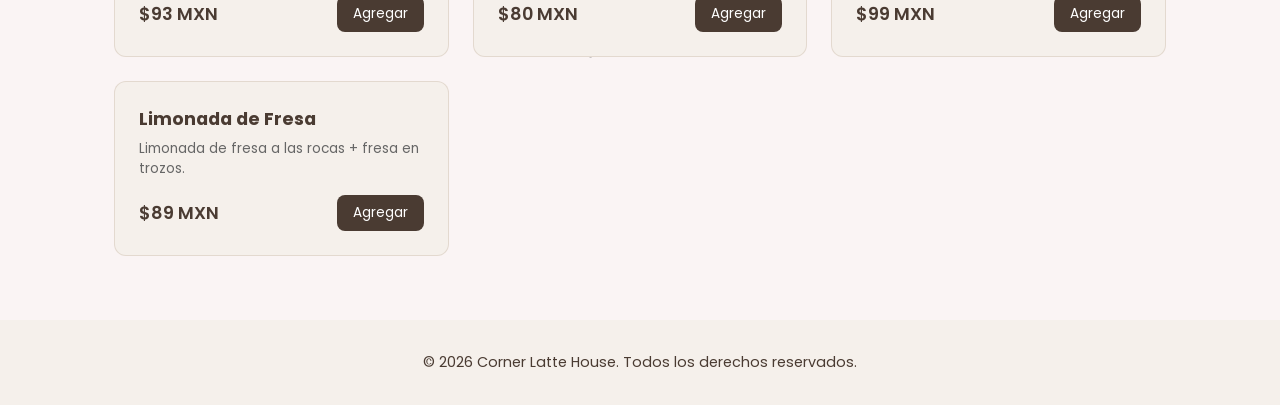
==== commit 49815e90: "Actualizar cache de estilos publicados Co-authored-by: Copilot <223556219+Copilot@users.noreply.gith" ====
--- a/index.html
+++ b/index.html
@@ -4,7 +4,7 @@
     <meta charset="UTF-8">
     <meta name="viewport" content="width=device-width, initial-scale=1.0">
     <title>Corner Latte House</title>
-    <link rel="stylesheet" href="style.css">
+    <link rel="stylesheet" href="style.css?v=3">
     <!-- Google Fonts -->
     <link href="https://fonts.googleapis.com/css2?family=Playfair+Display:ital,wght@0,400;0,600;1,400&family=Poppins:wght@300;400;500;600&display=swap" rel="stylesheet">
     <!-- FontAwesome para iconos -->
--- a/style.css
+++ b/style.css
@@ -60,7 +60,7 @@
 .seasonal-corners {
     position: fixed;
     inset: 0;
-    z-index: 150;
+    z-index: 5;
     pointer-events: none;
     overflow: hidden;
 }
@@ -277,8 +277,6 @@
 .store-status.is-open { color: #287a45; }
 .store-status.is-closed { color: #9b4b3e; }
 
-}
-
 /* Menú Estilos */
 .menu-container {
     max-width: 1100px;
@@ -453,7 +451,7 @@
     height: 100%;
     padding: 1rem;
     background-color: rgba(0,0,0,0.5);
-    z-index: 100;
+    z-index: 200;
     justify-content: center;
     align-items: center;
     overflow-y: auto;
@@ -578,7 +576,7 @@
     position: fixed;
     bottom: 105px;
     right: 30px;
-    z-index: 101;
+    z-index: 210;
     max-width: calc(100vw - 2rem);
     padding: 0.85rem 1rem;
     border-radius: 8px;
@@ -696,6 +694,18 @@
 }
 
 @media (max-width: 560px) {
+    .hero-content {
+        padding-top: 2.25rem;
+    }
+
+    .hero-content h1 {
+        font-size: clamp(2rem, 10vw, 2.7rem);
+    }
+
+    .hero-content p {
+        font-size: 0.95rem;
+    }
+
     .promotion-option {
         align-items: flex-start;
         flex-direction: column;
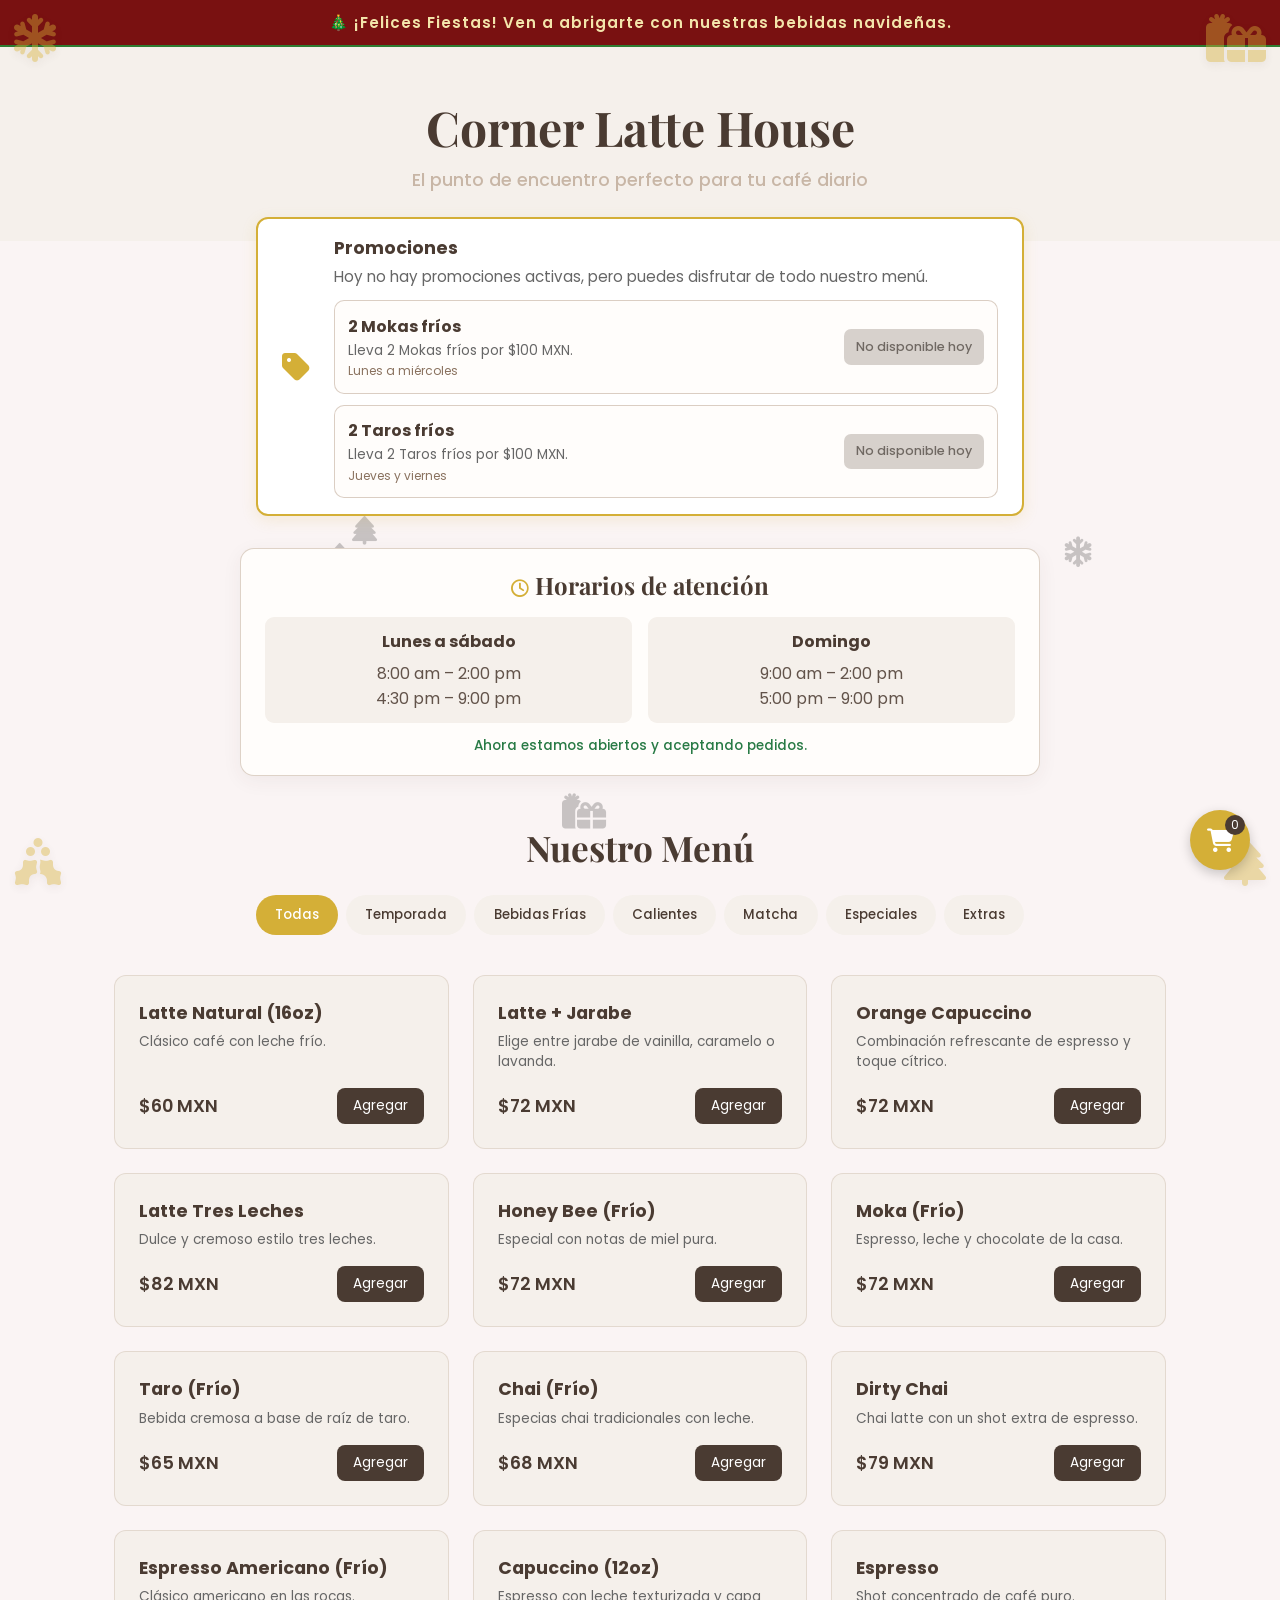
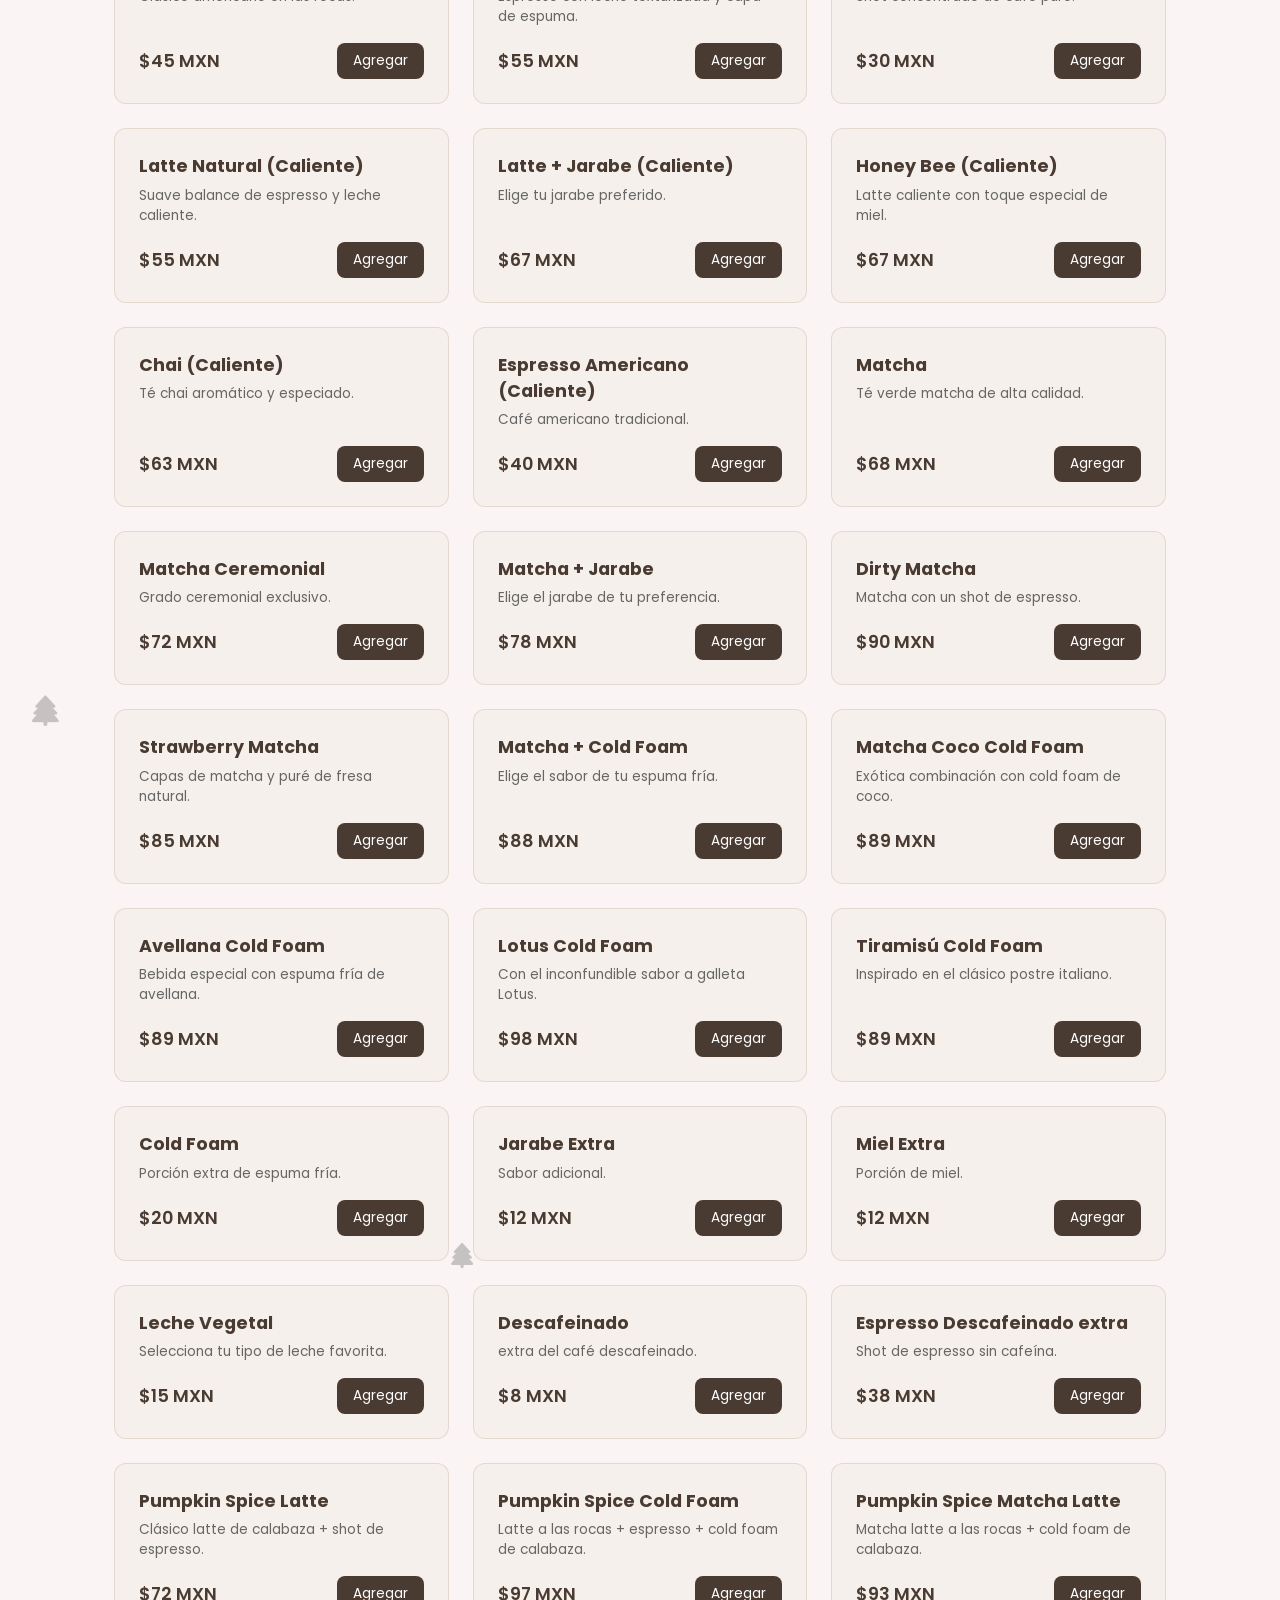
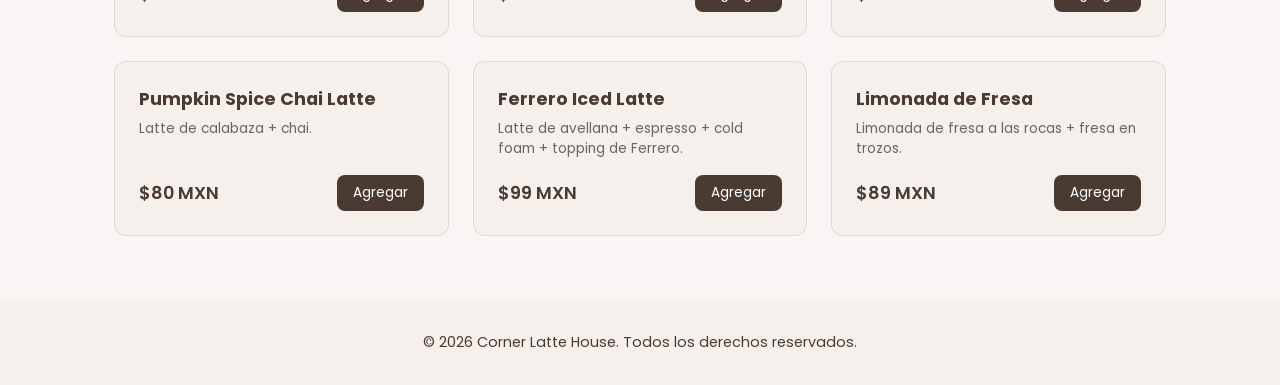
==== commit d926fbf2: "Actualizar dirección de la cafetería Co-authored-by: Copilot <223556219+Copilot@users.noreply.github" ====
--- a/index.html
+++ b/index.html
@@ -128,7 +128,10 @@
                     <label style="cursor: pointer;"><input type="radio" name="deliveryType" value="recoger" onchange="updateCartUI()"> Recoger en cafetería</label>
                 </div>
                 <div id="store-address" style="font-size: 0.8rem; color: #666; background: var(--primary-beige); padding: 0.5rem; border-radius: 6px; display: none;">
-                    📍 <strong>Ubicación:</strong> Corner Latte House (Consulta nuestra dirección exacta por WhatsApp).
+                    📍 <strong>Ubicación:</strong>
+                    <a href="https://www.google.com/maps/search/?api=1&amp;query=Justo+Sierra+52%2C+Guadalajarita%2C+28030+Colima%2C+Col." target="_blank" rel="noopener noreferrer">
+                        Justo Sierra 52, Guadalajarita, 28030 Colima, Col.
+                    </a>
                 </div>
             </div>
             <div class="payment-options">
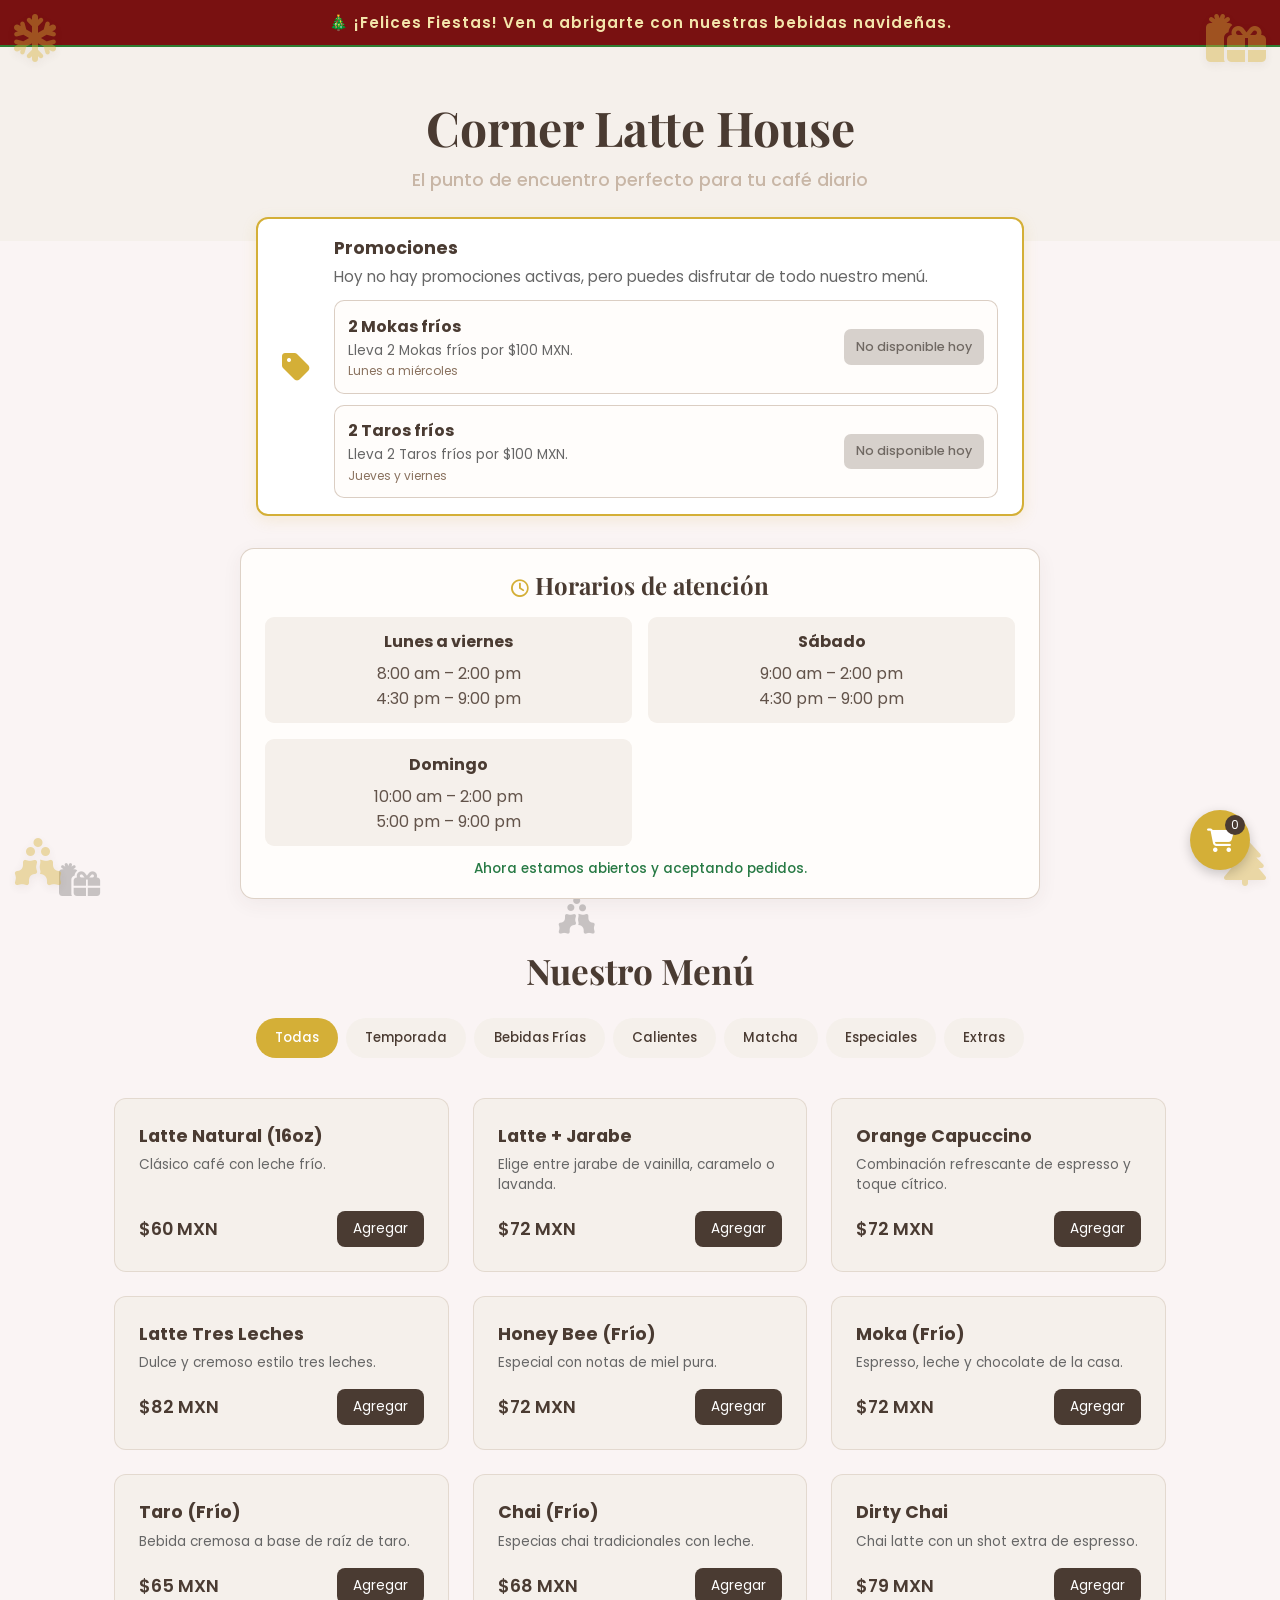
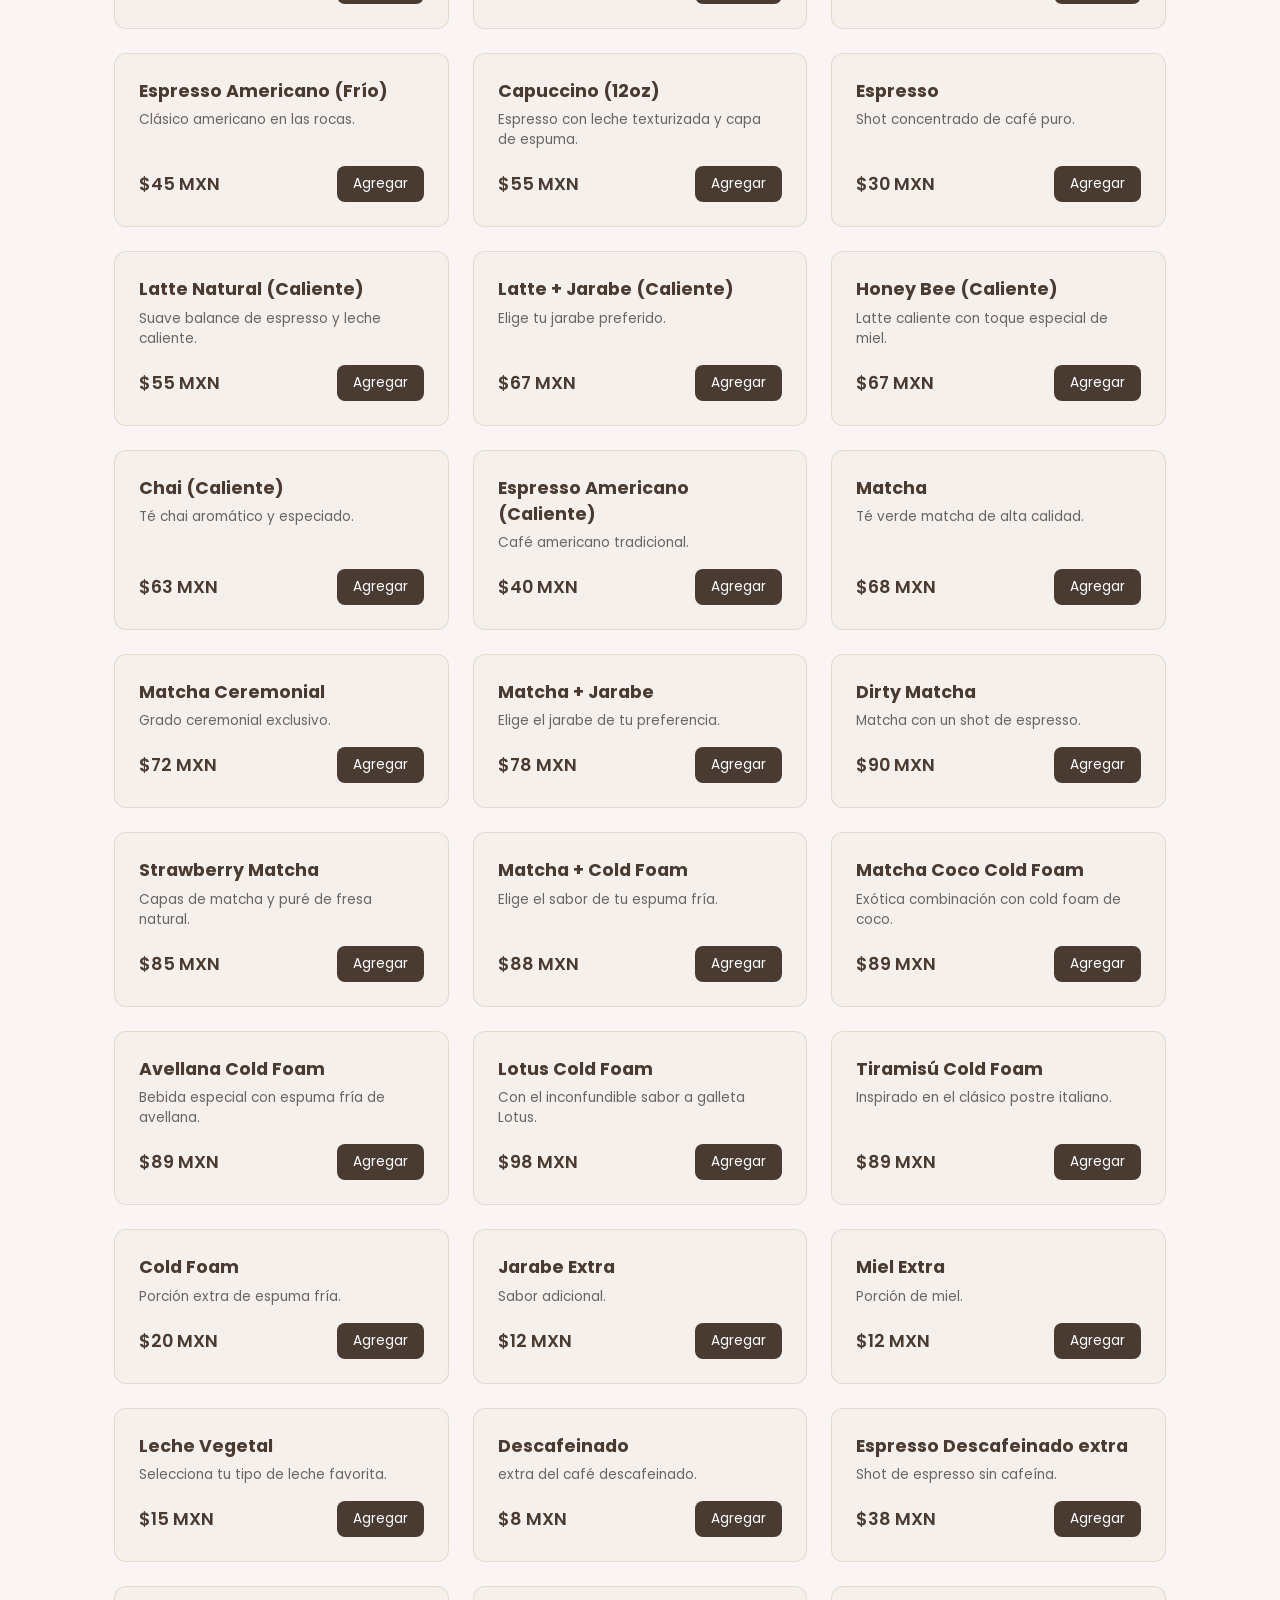
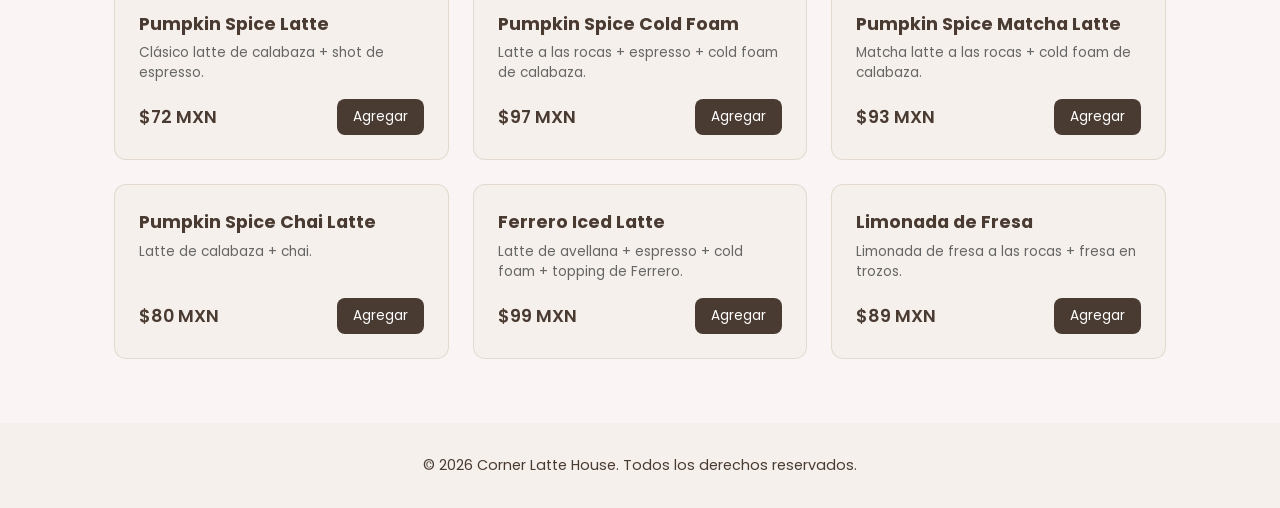
==== commit 83862bfd: "Agregar pedidos programados y dirección de entrega Co-authored-by: Copilot <223556219+Copilot@users." ====
--- a/index.html
+++ b/index.html
@@ -42,8 +42,9 @@
     <section class="hours-section" id="hours-section" aria-labelledby="hours-title">
         <h2 id="hours-title"><i class="fa-regular fa-clock"></i> Horarios de atención</h2>
         <div class="hours-grid">
-            <p><strong>Lunes a sábado</strong><span>8:00 am – 2:00 pm<br>4:30 pm – 9:00 pm</span></p>
-            <p><strong>Domingo</strong><span>9:00 am – 2:00 pm<br>5:00 pm – 9:00 pm</span></p>
+            <p><strong>Lunes a viernes</strong><span>8:00 am – 2:00 pm<br>4:30 pm – 9:00 pm</span></p>
+            <p><strong>Sábado</strong><span>9:00 am – 2:00 pm<br>4:30 pm – 9:00 pm</span></p>
+            <p><strong>Domingo</strong><span>10:00 am – 2:00 pm<br>5:00 pm – 9:00 pm</span></p>
         </div>
         <p class="store-status" id="store-status" aria-live="polite"></p>
     </section>
@@ -133,6 +134,21 @@
                         Justo Sierra 52, Guadalajarita, 28030 Colima, Col.
                     </a>
                 </div>
+                <div class="customer-address-field" id="customer-address-field">
+                    <label for="customer-address">Dirección de entrega:</label>
+                    <textarea id="customer-address" rows="2" placeholder="Calle, número, colonia y referencias" autocomplete="street-address"></textarea>
+                </div>
+            </div>
+            <div class="schedule-order">
+                <label class="schedule-toggle">
+                    <input type="checkbox" id="schedule-order" onchange="toggleScheduleOrder()">
+                    Programar pedido para más tarde
+                </label>
+                <div class="schedule-field" id="schedule-field" hidden>
+                    <label for="scheduled-at">Fecha y hora de entrega o recolección:</label>
+                    <input id="scheduled-at" type="datetime-local">
+                    <small>Elige un horario dentro de la atención de la cafetería.</small>
+                </div>
             </div>
             <div class="payment-options">
                 <label class="payment-options-title">Método de pago:</label>
--- a/style.css
+++ b/style.css
@@ -544,6 +544,56 @@
 
 .payment-options-list label {
     cursor: pointer;
+}
+
+.customer-address-field,
+.schedule-order {
+    margin-top: 0.9rem;
+}
+
+.customer-address-field label,
+.schedule-field label {
+    display: block;
+    margin-bottom: 0.35rem;
+    color: var(--dark-brown);
+    font-size: 0.85rem;
+    font-weight: 500;
+}
+
+.customer-address-field textarea,
+.schedule-field input {
+    width: 100%;
+    padding: 0.65rem 0.75rem;
+    border: 1px solid var(--secondary-brown);
+    border-radius: 8px;
+    background: #fffdfb;
+    color: var(--text-color);
+    font: inherit;
+    font-size: 0.9rem;
+}
+
+.customer-address-field textarea {
+    resize: vertical;
+}
+
+.schedule-toggle {
+    display: flex;
+    align-items: center;
+    gap: 0.5rem;
+    color: var(--dark-brown);
+    font-size: 0.9rem;
+    cursor: pointer;
+}
+
+.schedule-field {
+    margin-top: 0.75rem;
+}
+
+.schedule-field small {
+    display: block;
+    margin-top: 0.3rem;
+    color: #766b63;
+    font-size: 0.75rem;
 }
 
 .quantity-label {
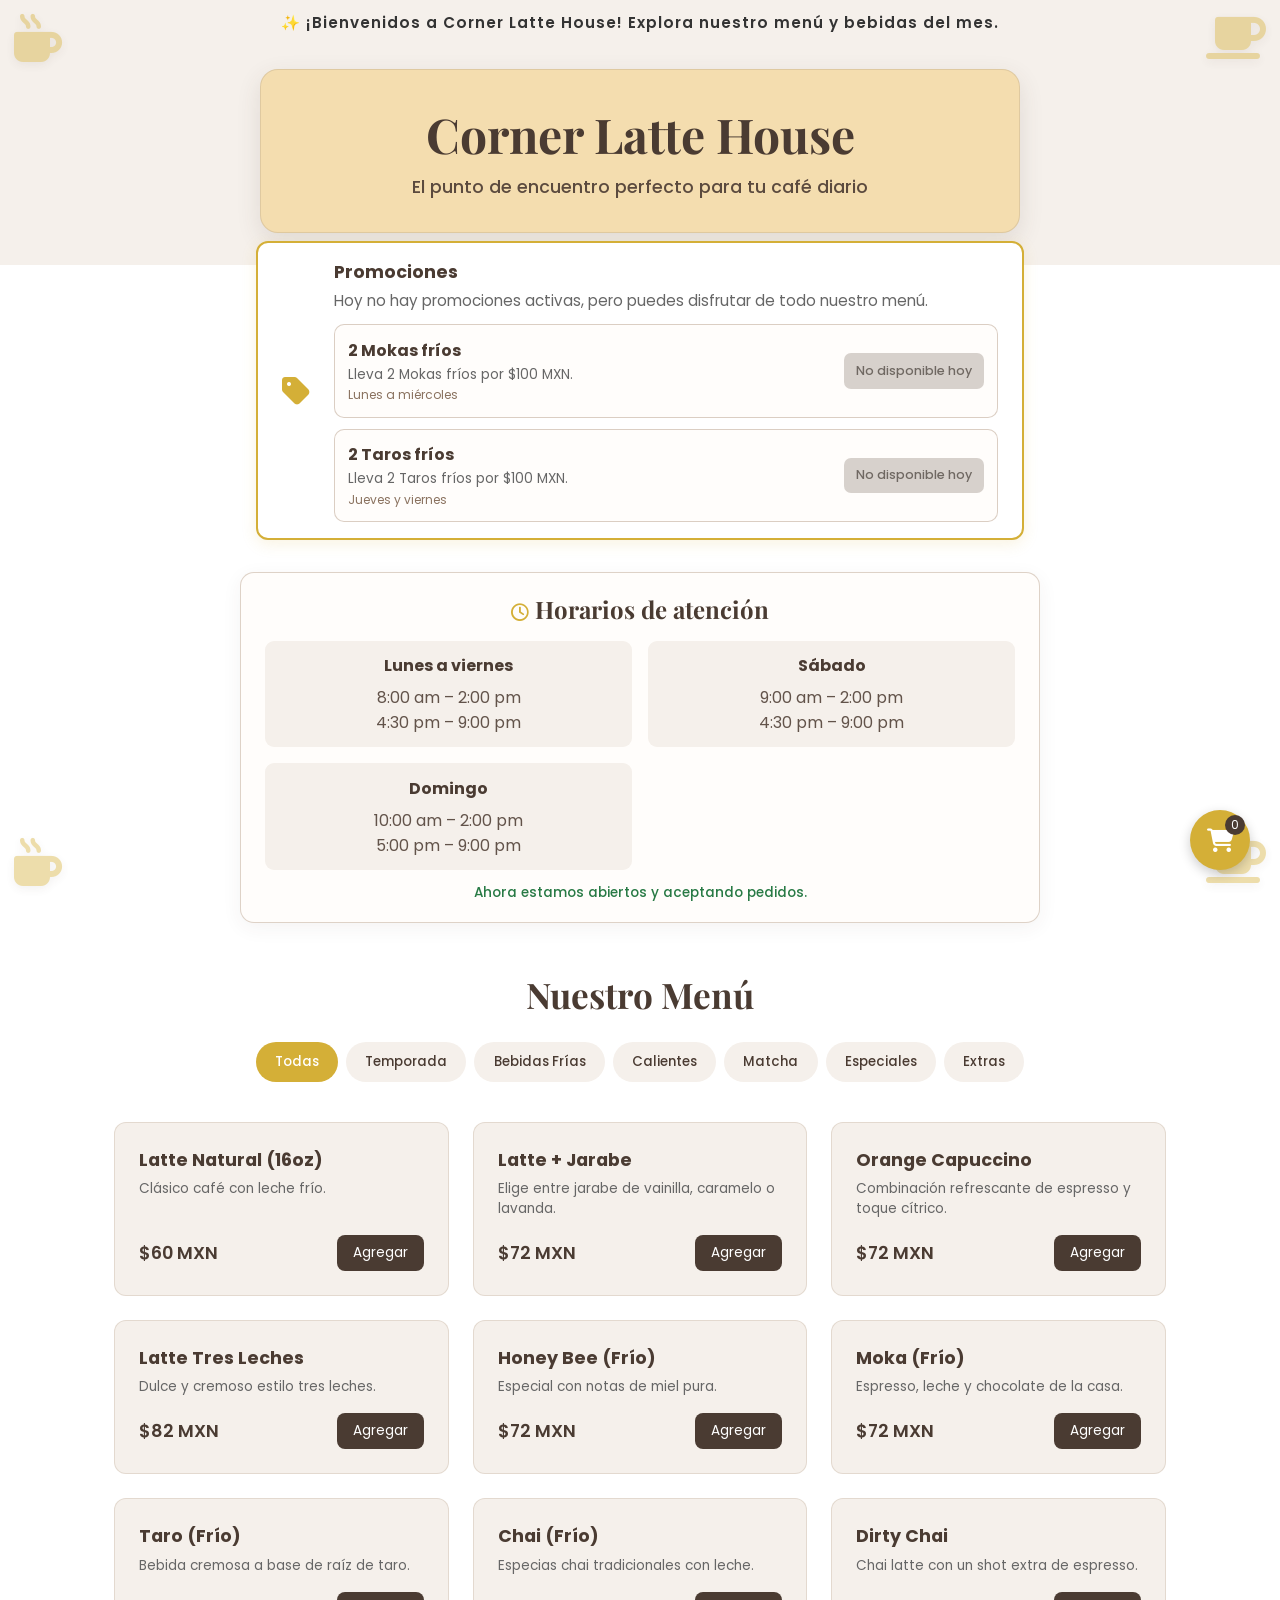
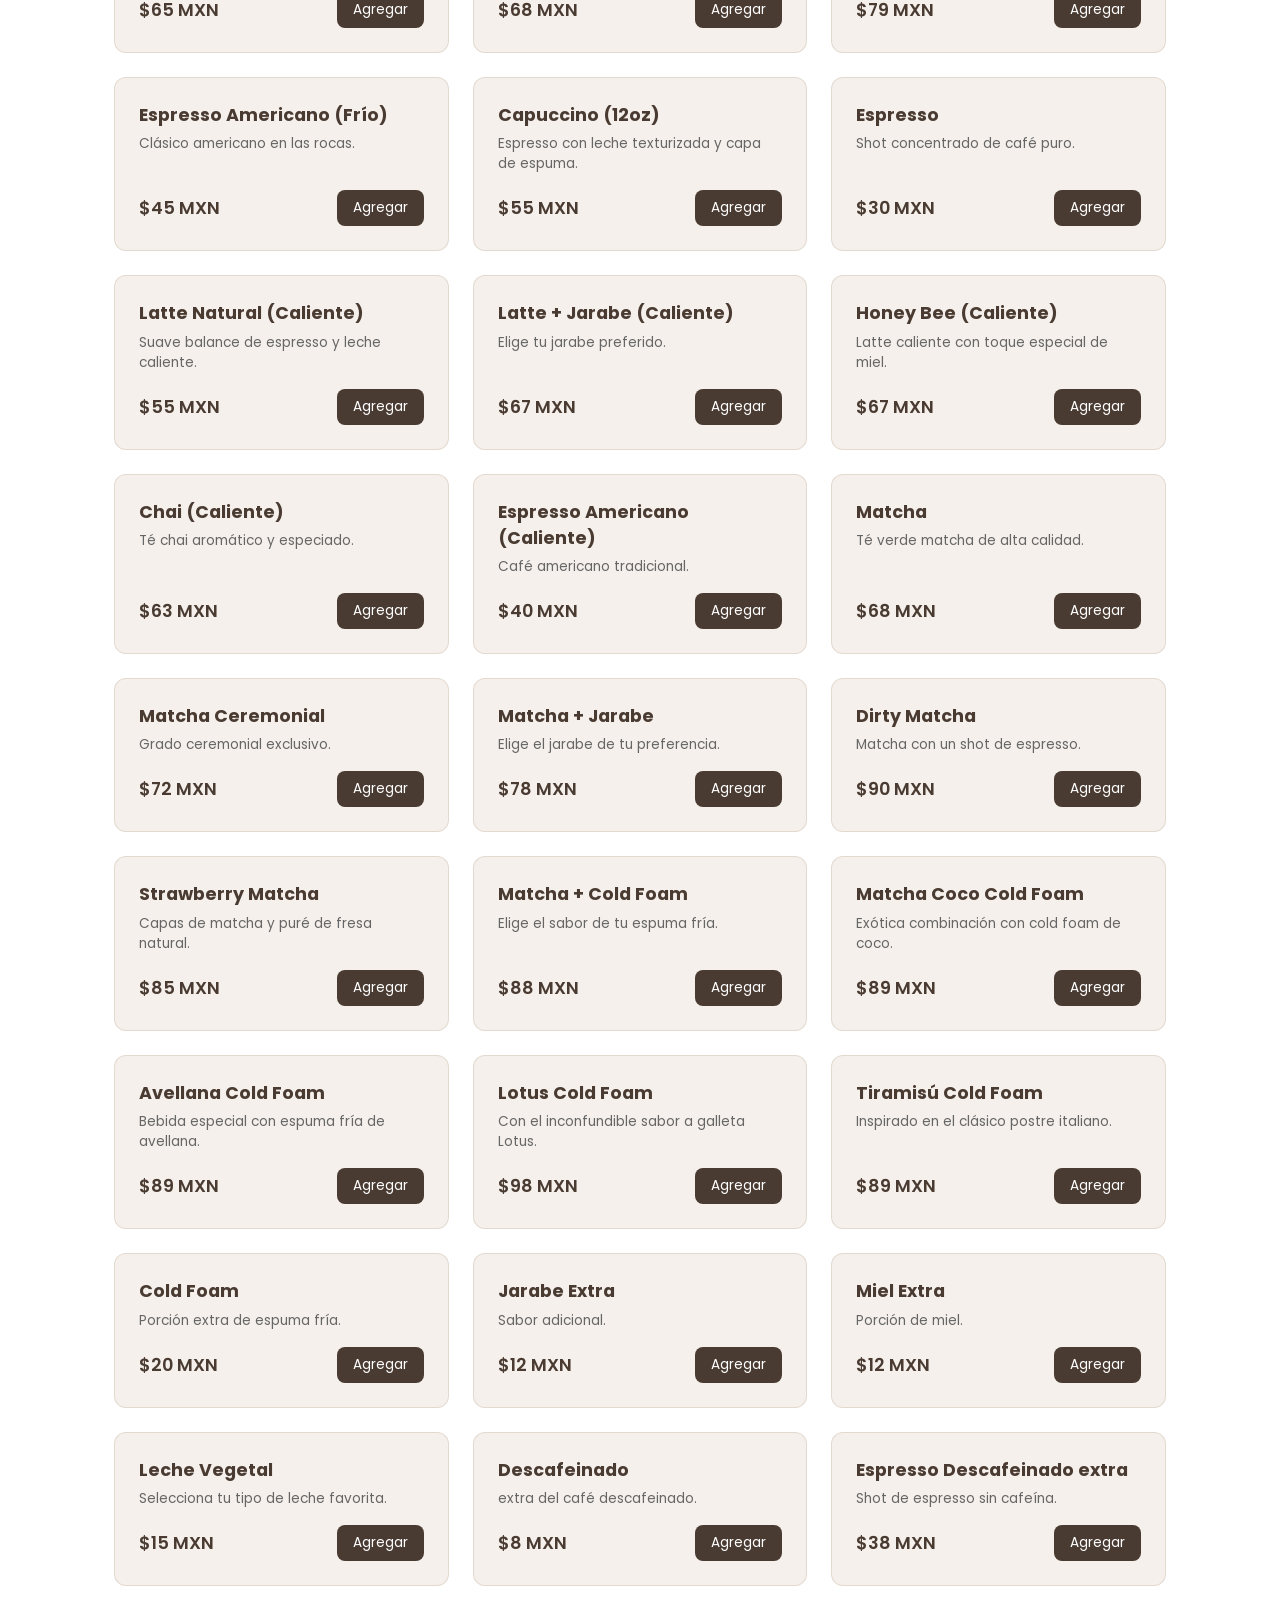
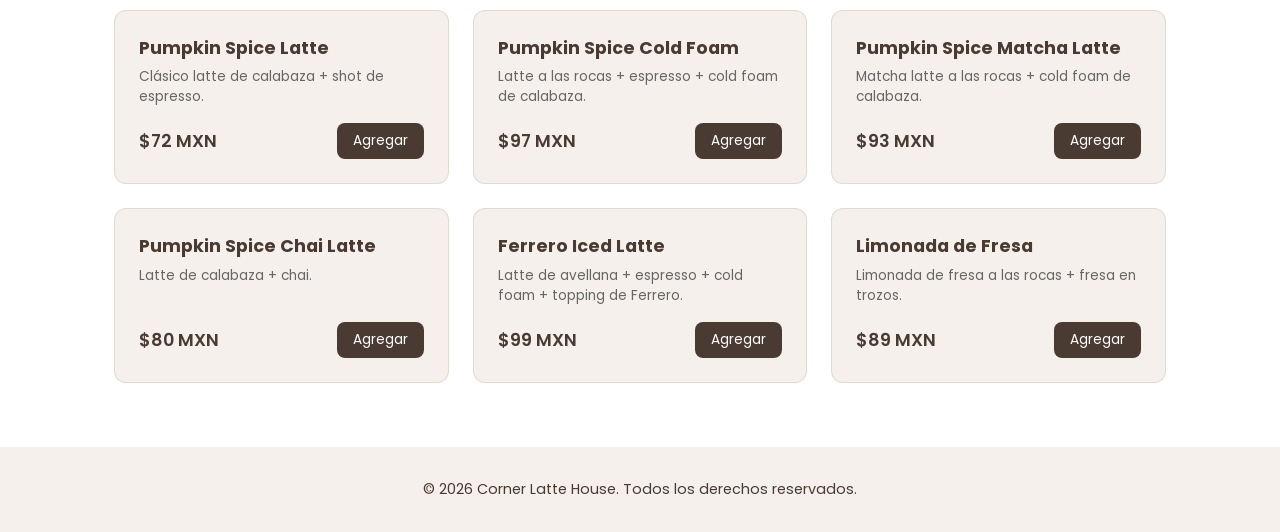
==== commit 8a9fb2ff: "Update seasonal themes and hero contrast Co-authored-by: Copilot <223556219+Copilot@users.noreply.gi" ====
--- a/index.html
+++ b/index.html
@@ -4,7 +4,7 @@
     <meta charset="UTF-8">
     <meta name="viewport" content="width=device-width, initial-scale=1.0">
     <title>Corner Latte House</title>
-    <link rel="stylesheet" href="style.css?v=3">
+    <link rel="stylesheet" href="style.css?v=4">
     <!-- Google Fonts -->
     <link href="https://fonts.googleapis.com/css2?family=Playfair+Display:ital,wght@0,400;0,600;1,400&family=Poppins:wght@300;400;500;600&display=swap" rel="stylesheet">
     <!-- FontAwesome para iconos -->
@@ -12,8 +12,6 @@
 </head>
 <body id="body-theme">
 
-    <!-- Contenedor para elementos gráficos flotantes de temporada -->
-    <div class="seasonal-decorations" id="seasonal-decorations" aria-hidden="true"></div>
     <div class="seasonal-corners" id="seasonal-corners" aria-hidden="true"></div>
 
     <!-- Header / Banner de Temporada Dinámico -->
@@ -174,6 +172,6 @@
         <p>&copy; 2026 Corner Latte House. Todos los derechos reservados.</p>
     </footer>
 
-    <script src="script.js"></script>
+    <script src="script.js?v=3"></script>
 </body>
 </html>
--- a/style.css
+++ b/style.css
@@ -19,43 +19,59 @@
     background-color: var(--bg-color);
     color: var(--text-color);
     position: relative;
+    isolation: isolate;
     overflow-x: hidden;
 }
 
 /* --- Temas y Estilos Gráficos por Temporada --- */
-body.theme-halloween { background-color: #fff9f5; }
+body.theme-halloween {
+    --seasonal-accent: #d97724;
+    --seasonal-hero: linear-gradient(110deg, #f3dfcf, #f5e5d8 48%, #eaddec);
+    background: linear-gradient(110deg, #f8e9dc, #f5e5d8 48%, #eee5ef);
+}
 body.theme-halloween .seasonal-banner { background-color: #2b1b17; color: #ff8c00; border-bottom: 2px dashed #ff8c00; }
 
-body.theme-navidad { background-color: #faf4f4; }
+body.theme-muertos {
+    --seasonal-accent: #bd6b16;
+    --seasonal-hero: linear-gradient(110deg, #f1dfbf, #f4e3cf 48%, #efdae8);
+    background: linear-gradient(110deg, #f8edd9, #f4e3cf 48%, #f2e5ec);
+}
+body.theme-muertos .seasonal-banner { background-color: #f7913d; color: #ffd166; border-bottom: 2px solid #ee8b2d; }
+
+body.theme-revolucion {
+    --seasonal-accent: #8b5e3c;
+    --seasonal-hero: linear-gradient(110deg, #e1eadb, #f2ecd9 50%, #efdcdc);
+    background: linear-gradient(110deg, #e7efdf, #f4eedc 50%, #f1e4df);
+}
+body.theme-revolucion .seasonal-banner { background-color: #5b3928; color: #fff3d4; border-bottom: 2px solid #b53b3b; }
+
+body.theme-navidad {
+    --seasonal-accent: #b52e35;
+    --seasonal-hero: linear-gradient(110deg, #efd8d6, #f1e6d3 50%, #dce8dc);
+    background: linear-gradient(110deg, #f6e8e5, #f5eddf 50%, #e6eee5);
+}
 body.theme-navidad .seasonal-banner { background-color: #791111; color: #f3e5ab; border-bottom: 2px solid #2e7d32; }
 
-body.theme-independencia { background-color: #f6fcf7; }
+body.theme-independencia {
+    --seasonal-accent: #13835a;
+    --seasonal-hero: linear-gradient(110deg, #dcebdd, #fbf3df 50%, #f0dede);
+    background: linear-gradient(110deg, #e5f0e2, #fbf5e7 50%, #f4e6e2);
+}
 body.theme-independencia .seasonal-banner { background-color: #006847; color: #ce1126; border-bottom: 2px solid #cfb53b; }
 
-body.theme-primavera { background-color: #f5faf5; }
+body.theme-primavera {
+    --seasonal-accent: #df779c;
+    --seasonal-hero: linear-gradient(110deg, #f2dfe8, #e9efd6 50%, #f5e9c9);
+    background: linear-gradient(110deg, #f6e9ee, #edf1df 50%, #f7eed9);
+}
 body.theme-primavera .seasonal-banner { background-color: #388e3c; color: #ffeb3b; border-bottom: 2px solid #ff4081; }
 
-body.theme-pascua { background-color: #faf5fc; }
-body.theme-pascua .seasonal-banner { background-color: #8e24aa; color: #ff80ab; border-bottom: 2px solid #26a69a; }
-
-/* Elementos Gráficos Flotantes Animados */
-.seasonal-decorations {
-    position: absolute;
-    top: 0;
-    left: 0;
-    width: 100%;
-    height: 100%;
-    pointer-events: none;
-    overflow: hidden;
-    z-index: 1;
-}
-
-.floating-icon {
-    position: absolute;
-    font-size: 1.8rem;
-    opacity: 0.25;
-    animation: floatAnim 6s ease-in-out infinite alternate;
-}
+body.theme-amor {
+    --seasonal-accent: #dc6480;
+    --seasonal-hero: linear-gradient(110deg, #f2d9e0, #f1dce9 50%, #f6e8d9);
+    background: linear-gradient(110deg, #f8e9e9, #f5e6ed 50%, #f8eee3);
+}
+body.theme-amor .seasonal-banner { background-color: #8f3451; color: #ffe4e9; border-bottom: 2px solid #eaa0ad; }
 
 .seasonal-corners {
     position: fixed;
@@ -84,14 +100,15 @@
     to { transform: translateY(-7px) rotate(8deg); }
 }
 
-@keyframes floatAnim {
-    0% { transform: translateY(0px) rotate(0deg); }
-    100% { transform: translateY(-20px) rotate(15deg); }
+@media (prefers-reduced-motion: reduce) {
+    .corner-ornament {
+        animation: none;
+    }
 }
 
 /* Header & Banner */
 .hero-section {
-    background-color: var(--primary-beige);
+    background: var(--seasonal-hero, var(--primary-beige));
     text-align: center;
     padding-bottom: 2rem;
     position: relative;
@@ -106,18 +123,25 @@
 }
 
 .hero-content {
-    padding: 3rem 1rem 1rem 1rem;
+    width: calc(100% - 2rem);
+    max-width: 760px;
+    margin: 1.5rem auto 0;
+    padding: 2rem 1.5rem;
+    background: #f4ddaf;
+    border: 1px solid rgba(74, 59, 50, 0.12);
+    border-radius: 18px;
+    box-shadow: 0 8px 24px rgba(74, 59, 50, 0.12);
 }
 
 .hero-content h1 {
     font-family: 'Playfair Display', serif;
-    font-size: 3rem;
+    font-size: clamp(2.2rem, 6vw, 3rem);
     color: var(--dark-brown);
     margin-bottom: 0.5rem;
 }
 
 .hero-content p {
-    color: var(--secondary-brown);
+    color: #5b4a3e;
     font-size: 1.1rem;
     font-weight: 500;
 }
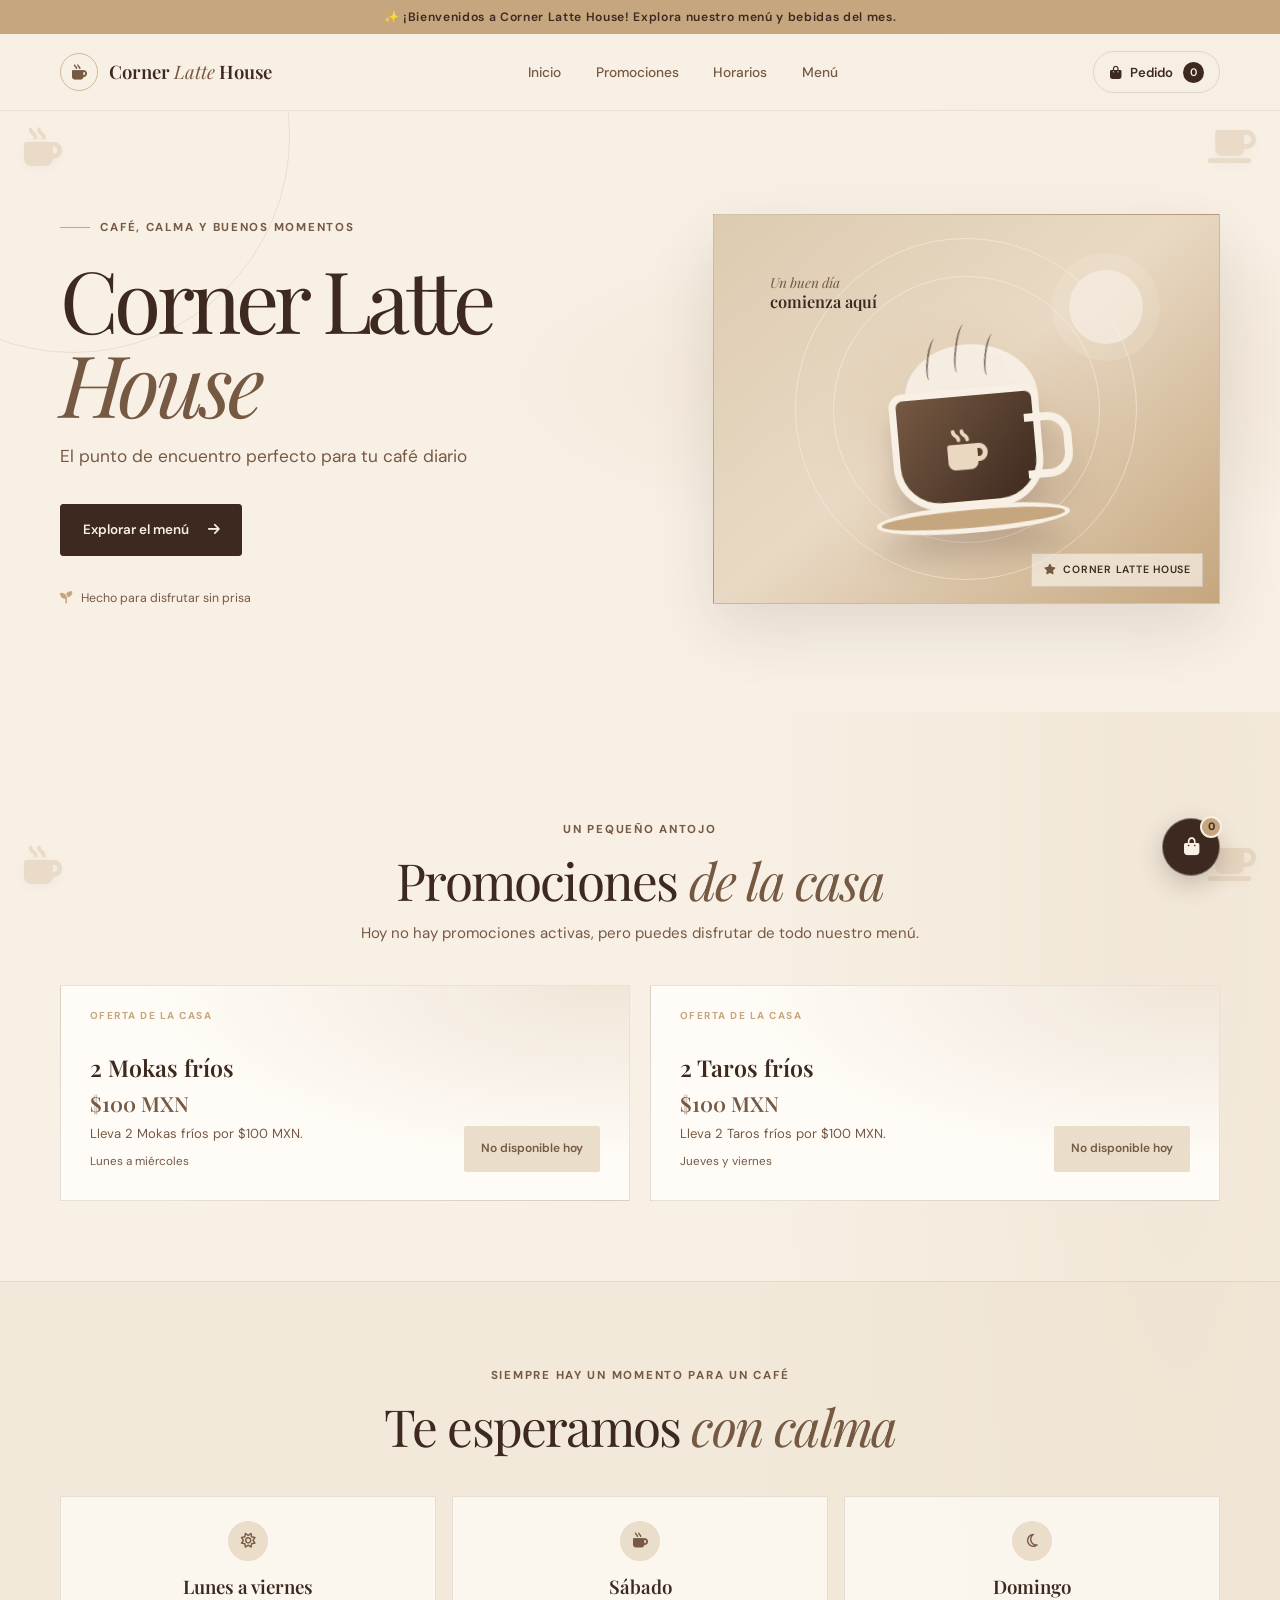
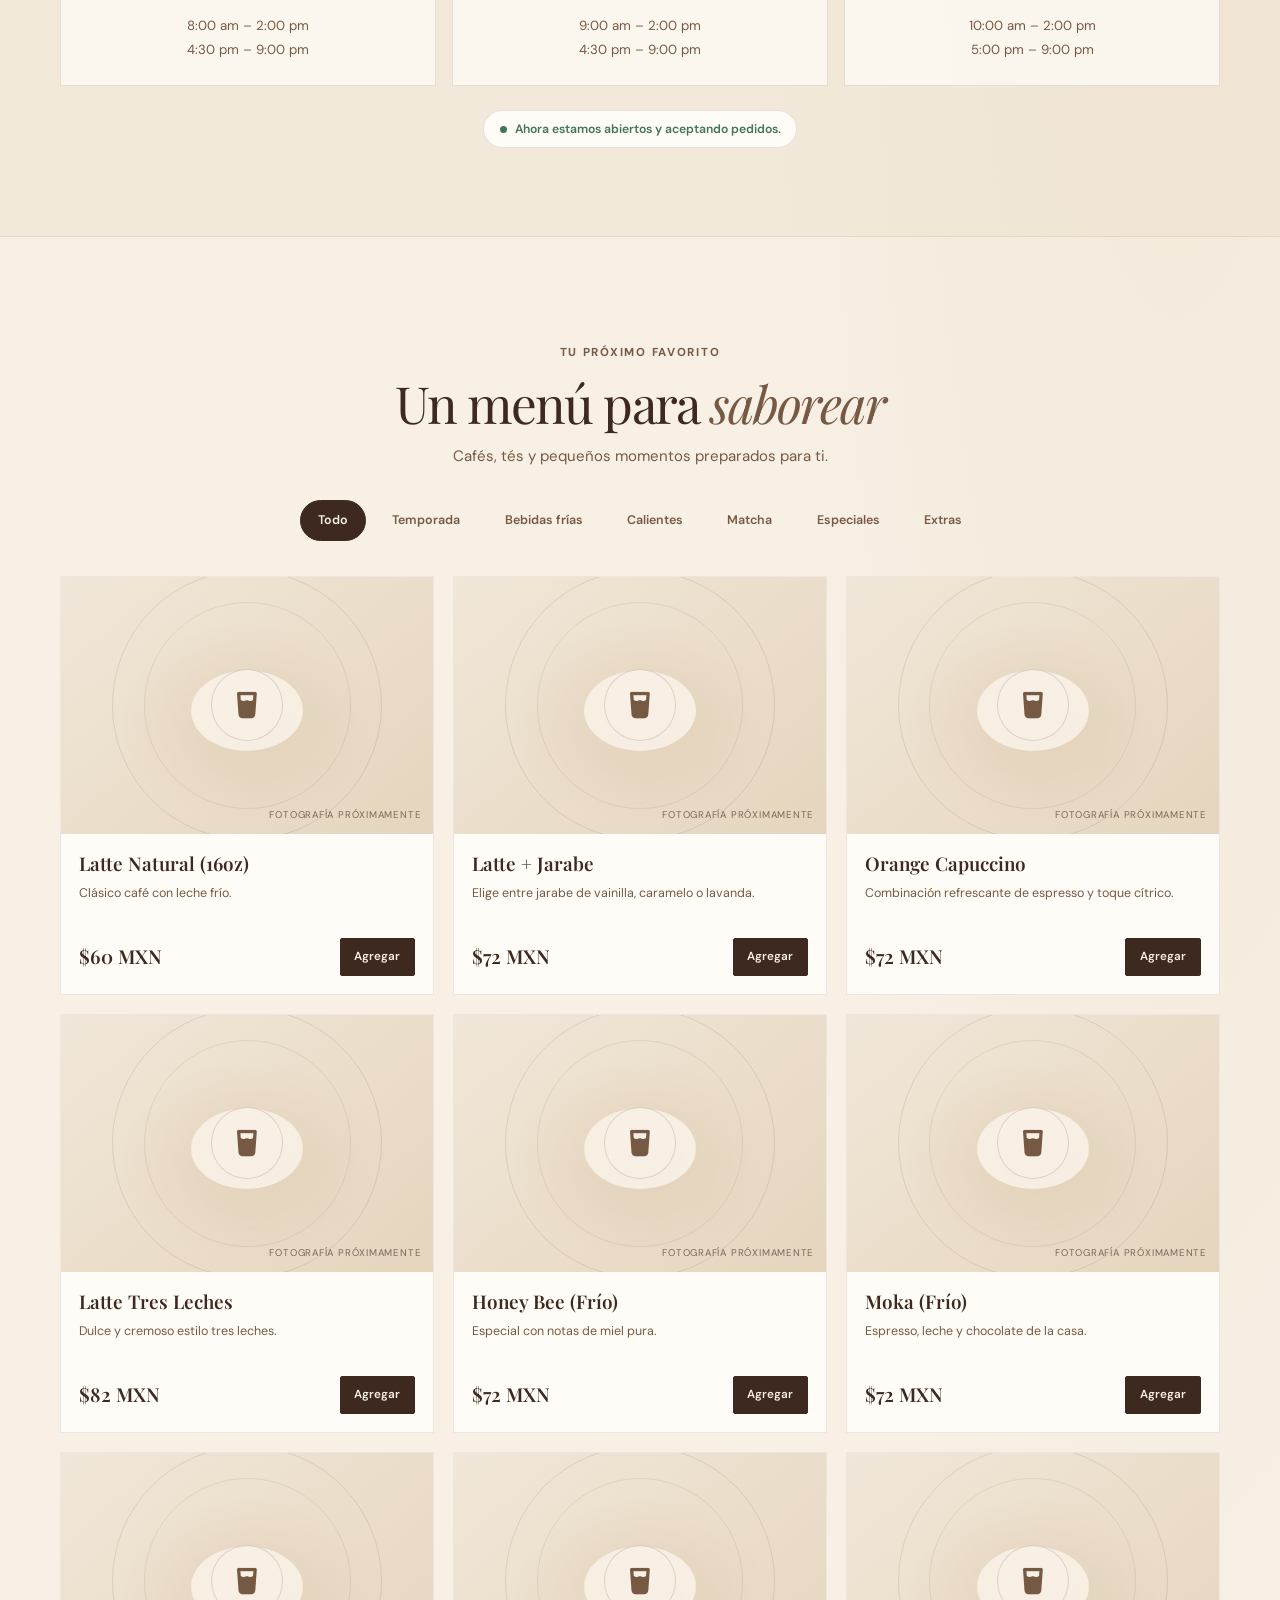
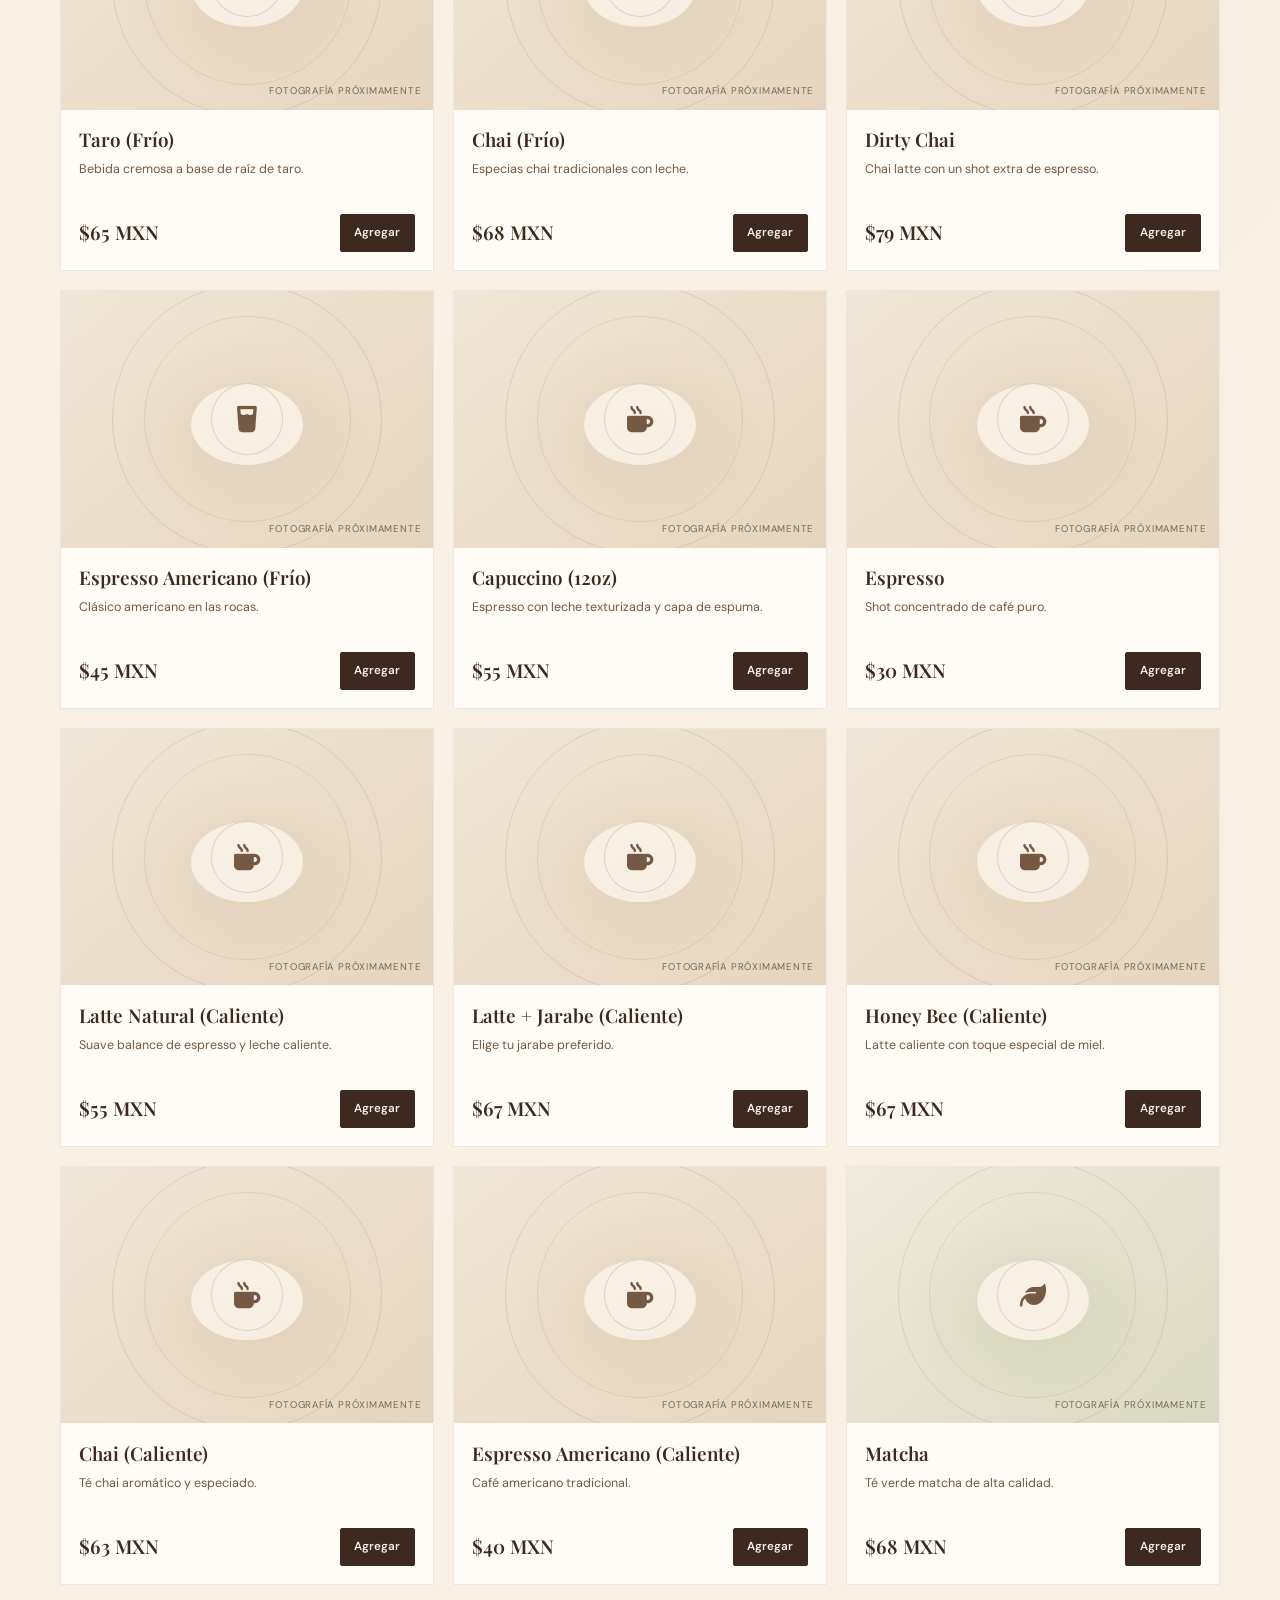
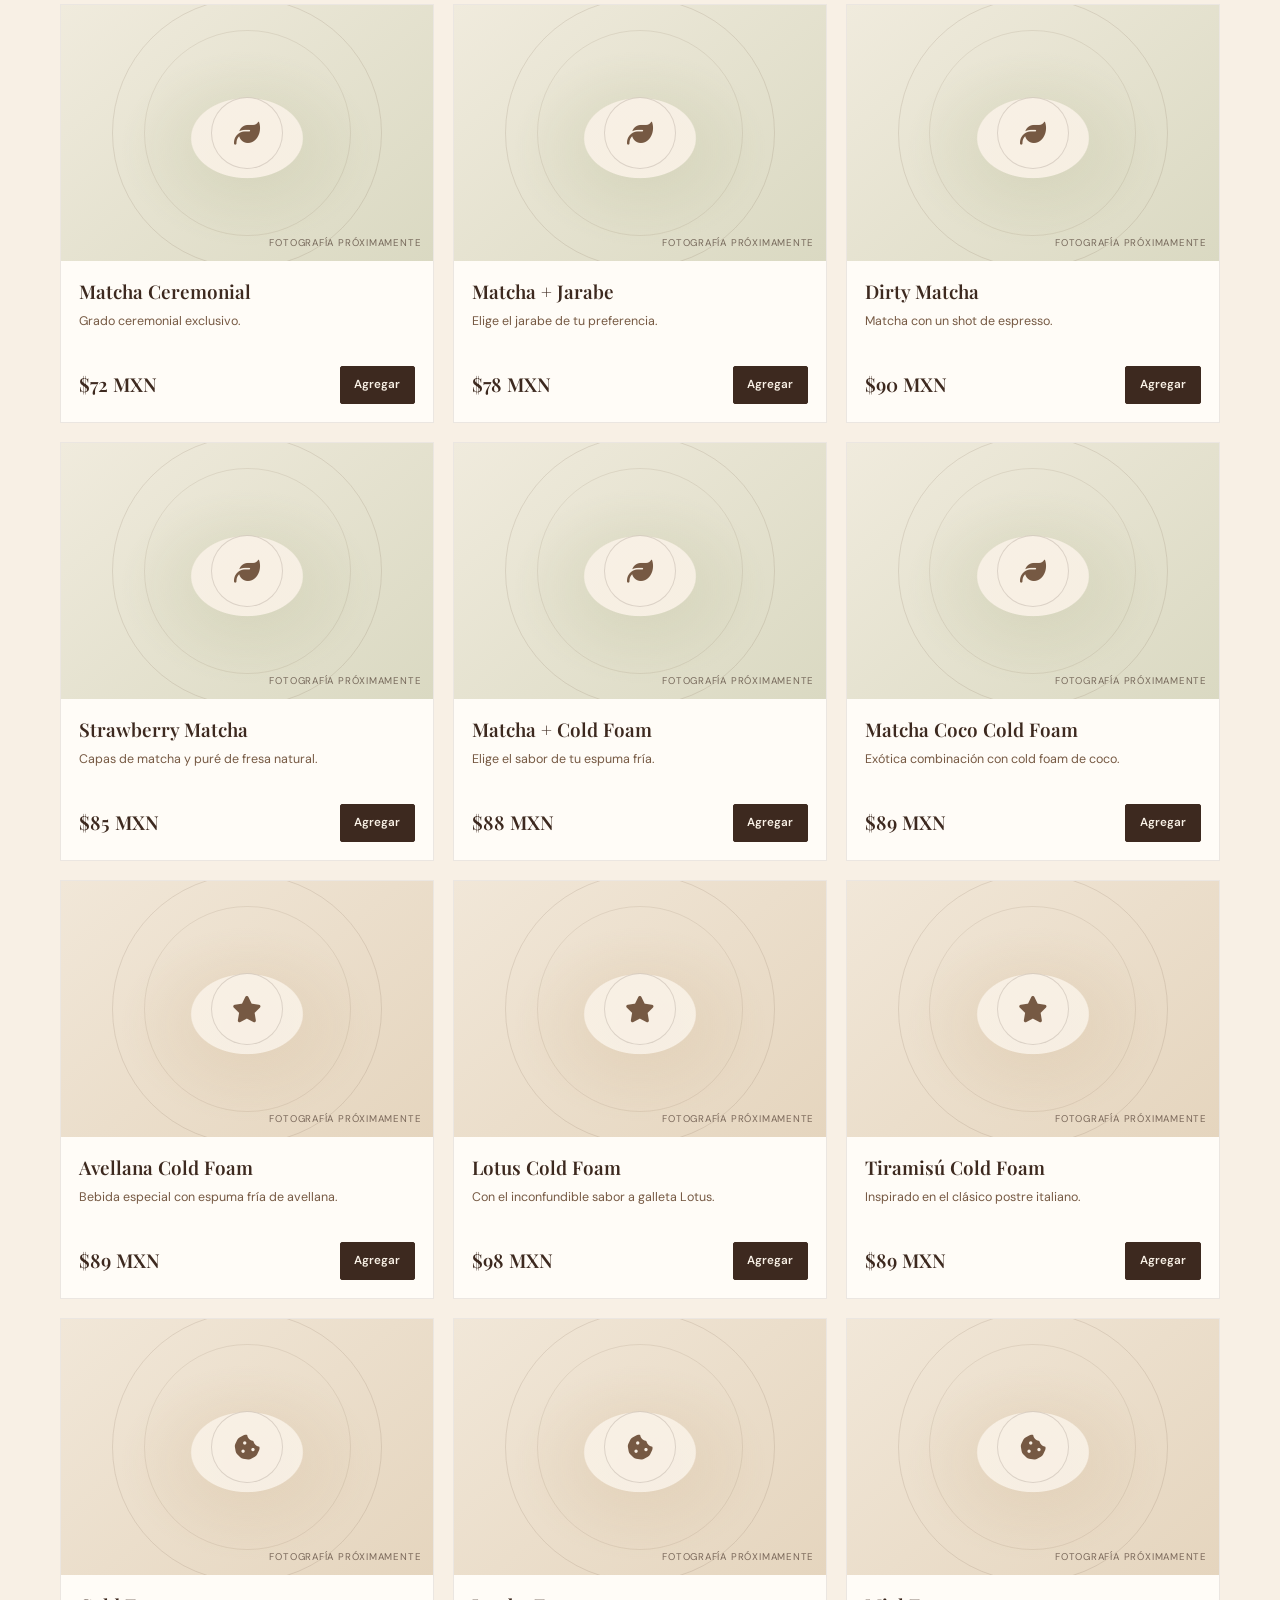
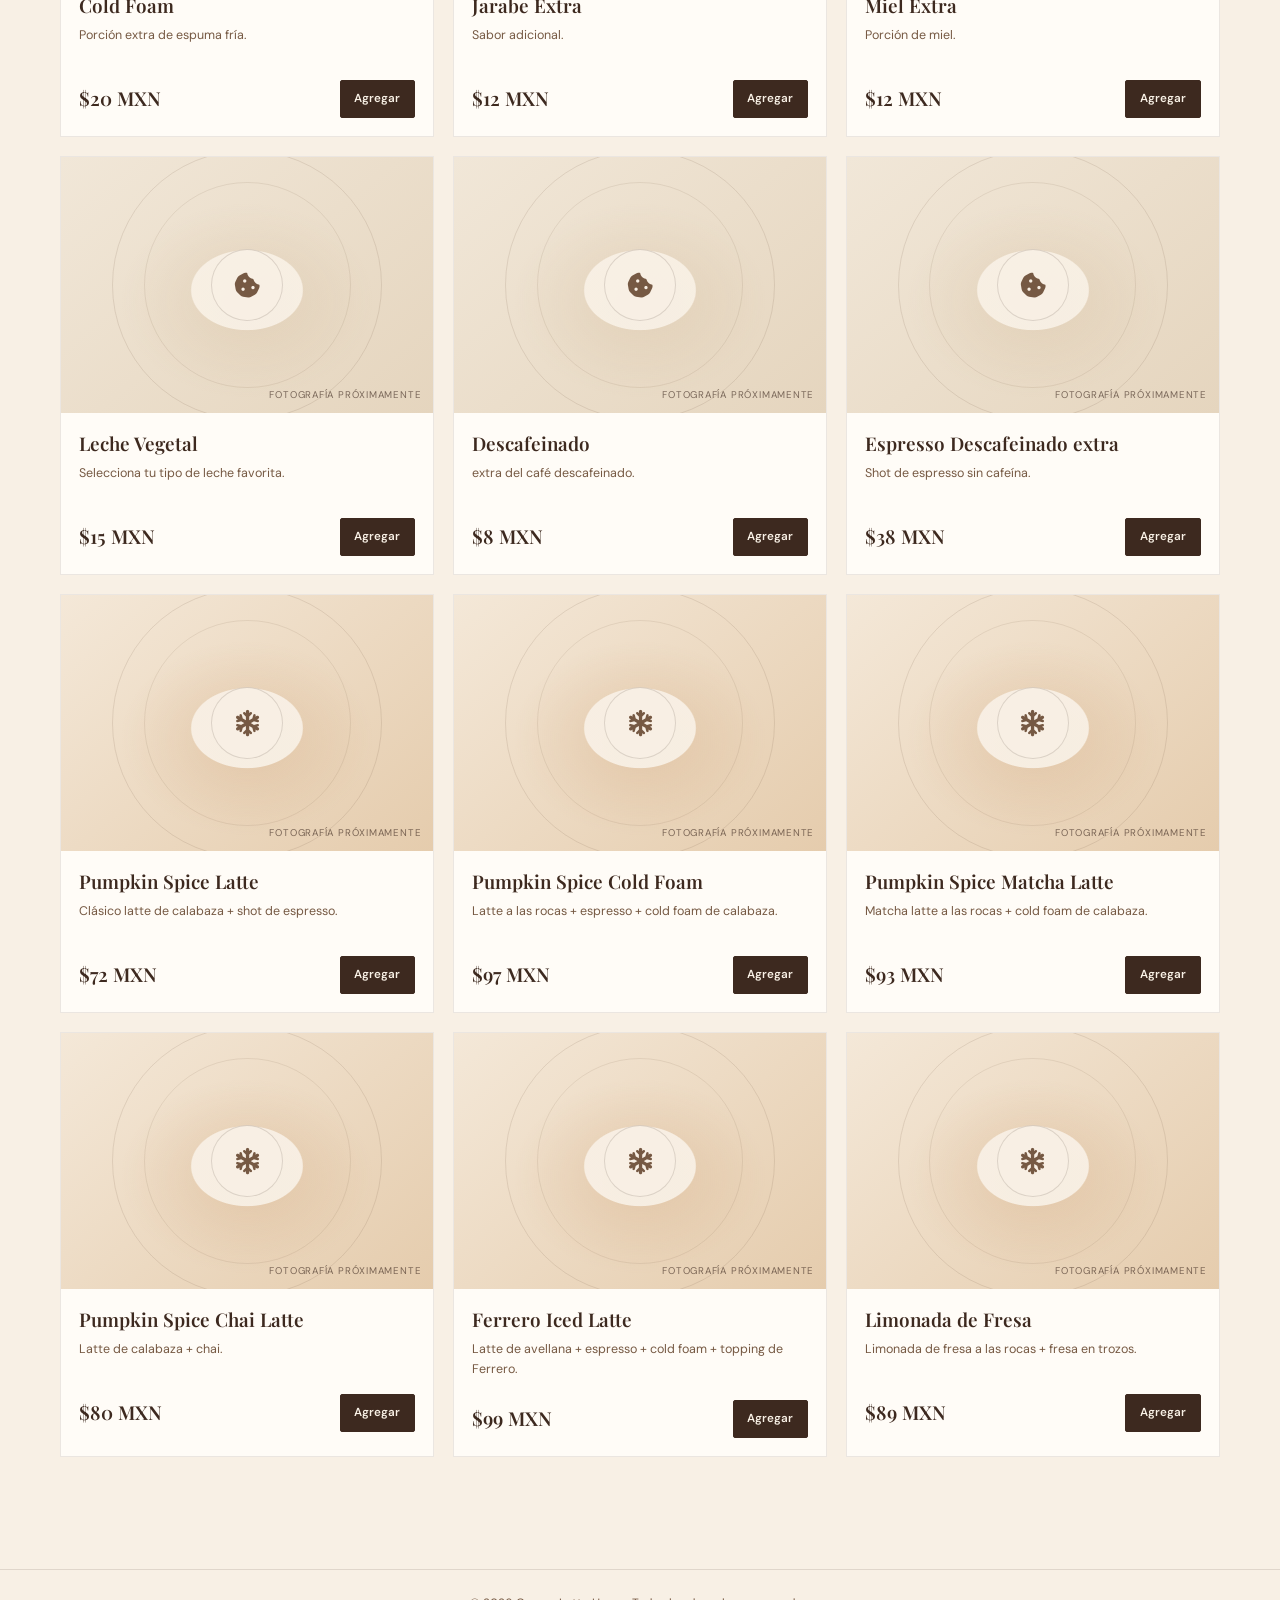
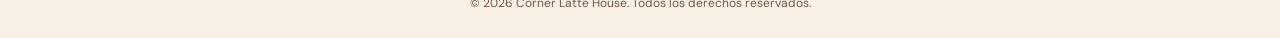
==== commit 9cc763f5: "Redesign Corner Latte House boutique page Co-authored-by: Copilot <223556219+Copilot@users.noreply.g" ====
--- a/index.html
+++ b/index.html
@@ -4,9 +4,9 @@
     <meta charset="UTF-8">
     <meta name="viewport" content="width=device-width, initial-scale=1.0">
     <title>Corner Latte House</title>
-    <link rel="stylesheet" href="style.css?v=4">
+    <link rel="stylesheet" href="style.css?v=8">
     <!-- Google Fonts -->
-    <link href="https://fonts.googleapis.com/css2?family=Playfair+Display:ital,wght@0,400;0,600;1,400&family=Poppins:wght@300;400;500;600&display=swap" rel="stylesheet">
+    <link href="https://fonts.googleapis.com/css2?family=DM+Sans:wght@400;500;600;700&family=Playfair+Display:ital,wght@0,400;0,600;0,700;1,400&display=swap" rel="stylesheet">
     <!-- FontAwesome para iconos -->
     <link rel="stylesheet" href="https://cdnjs.cloudflare.com/ajax/libs/font-awesome/6.4.0/css/all.min.css">
 </head>
@@ -14,72 +14,122 @@
 
     <div class="seasonal-corners" id="seasonal-corners" aria-hidden="true"></div>
 
-    <!-- Header / Banner de Temporada Dinámico -->
-    <header class="hero-section">
-        <div class="seasonal-banner" id="seasonal-banner">
-            <span id="seasonal-text">¡Bienvenidos a Corner Latte House!</span>
-        </div>
-        <div class="hero-content">
-            <h1 id="hero-title">Corner Latte House</h1>
-            <p>El punto de encuentro perfecto para tu café diario</p>
-        </div>
+    <div class="seasonal-banner" id="seasonal-banner" role="status">
+        <span id="seasonal-text">¡Bienvenidos a Corner Latte House!</span>
+    </div>
+
+    <header class="site-header">
+        <nav class="navigation" aria-label="Navegación principal">
+            <a class="brand-mark" href="#inicio" aria-label="Corner Latte House, inicio">
+                <span class="brand-icon"><i class="fa-solid fa-mug-hot" aria-hidden="true"></i></span>
+                <span>Corner <em>Latte</em> House</span>
+            </a>
+            <div class="nav-links">
+                <a href="#inicio">Inicio</a>
+                <a href="#promociones">Promociones</a>
+                <a href="#hours-section">Horarios</a>
+                <a href="#menu">Menú</a>
+            </div>
+            <button class="nav-cart" type="button" onclick="toggleCartModal()" aria-label="Abrir carrito">
+                <i class="fa-solid fa-bag-shopping" aria-hidden="true"></i>
+                <span>Pedido</span>
+                <span class="nav-cart-count" id="nav-cart-count">0</span>
+            </button>
+        </nav>
     </header>
 
-    <!-- Promoción del Día -->
-    <section class="promo-section">
-        <div class="promo-card">
-            <i class="fa-solid fa-tag"></i>
-            <div class="promo-content">
-                <h3>Promociones</h3>
+    <main>
+        <section class="hero-section" id="inicio">
+            <div class="hero-content">
+                <div class="hero-copy">
+                    <span class="eyebrow"><span class="eyebrow-line"></span> Café, calma y buenos momentos</span>
+                    <h1 id="hero-title">Corner Latte<br><em>House</em></h1>
+                    <p>El punto de encuentro perfecto para tu café diario</p>
+                    <a class="hero-cta" href="#menu">Explorar el menú <i class="fa-solid fa-arrow-right" aria-hidden="true"></i></a>
+                    <div class="hero-note"><i class="fa-solid fa-seedling" aria-hidden="true"></i> Hecho para disfrutar sin prisa</div>
+                </div>
+                <div class="hero-visual" role="img" aria-label="Ilustración decorativa de una taza de café">
+                    <div class="hero-visual-sun"></div>
+                    <div class="hero-visual-caption"><span>Un buen día</span><strong>comienza aquí</strong></div>
+                    <div class="hero-cup" aria-hidden="true">
+                        <span class="hero-cup-steam steam-one"></span>
+                        <span class="hero-cup-steam steam-two"></span>
+                        <span class="hero-cup-steam steam-three"></span>
+                        <span class="hero-cup-body"><i class="fa-solid fa-mug-hot"></i></span>
+                        <span class="hero-cup-saucer"></span>
+                    </div>
+                    <span class="hero-visual-stamp"><i class="fa-solid fa-star" aria-hidden="true"></i> Corner Latte House</span>
+                </div>
+            </div>
+        </section>
+
+        <section class="promo-section content-section" id="promociones" aria-labelledby="promotions-title">
+            <div class="section-heading">
+                <span class="eyebrow">Un pequeño antojo</span>
+                <h2 id="promotions-title">Promociones <em>de la casa</em></h2>
                 <p id="daily-promo-text">Cargando promociones...</p>
-                <div class="promotions-list" id="promotions-list"></div>
-            </div>
-        </div>
-    </section>
-
-    <section class="hours-section" id="hours-section" aria-labelledby="hours-title">
-        <h2 id="hours-title"><i class="fa-regular fa-clock"></i> Horarios de atención</h2>
-        <div class="hours-grid">
-            <p><strong>Lunes a viernes</strong><span>8:00 am – 2:00 pm<br>4:30 pm – 9:00 pm</span></p>
-            <p><strong>Sábado</strong><span>9:00 am – 2:00 pm<br>4:30 pm – 9:00 pm</span></p>
-            <p><strong>Domingo</strong><span>10:00 am – 2:00 pm<br>5:00 pm – 9:00 pm</span></p>
-        </div>
-        <p class="store-status" id="store-status" aria-live="polite"></p>
-    </section>
-
-    <!-- Contenedor Principal del Menú -->
-    <main class="menu-container">
-        <h2>Nuestro Menú</h2>
-        
-        <!-- Pestañas de Categorías -->
-        <div class="menu-tabs">
-            <button class="tab-btn active" data-category="todas" onclick="filterMenu('todas', this)">Todas</button>
-            <button class="tab-btn" data-category="temporada" onclick="filterMenu('temporada', this)">Temporada</button>
-            <button class="tab-btn" data-category="frias" onclick="filterMenu('frias', this)">Bebidas Frías</button>
-            <button class="tab-btn" data-category="calientes" onclick="filterMenu('calientes', this)">Calientes</button>
-            <button class="tab-btn" data-category="matcha" onclick="filterMenu('matcha', this)">Matcha</button>
-            <button class="tab-btn" data-category="especiales" onclick="filterMenu('especiales', this)">Especiales</button>
-            <button class="tab-btn" data-category="extras" onclick="filterMenu('extras', this)">Extras</button>
-        </div>
-
-        <!-- Lista de Productos -->
-        <div class="products-grid" id="products-grid">
-            <!-- Inyectado por JavaScript -->
-        </div>
+            </div>
+            <div class="promotions-list" id="promotions-list"></div>
+        </section>
+
+        <section class="hours-section content-section" id="hours-section" aria-labelledby="hours-title">
+            <div class="section-heading">
+                <span class="eyebrow">Siempre hay un momento para un café</span>
+                <h2 id="hours-title">Te esperamos <em>con calma</em></h2>
+            </div>
+            <div class="hours-grid">
+                <article class="hours-card">
+                    <span class="hours-icon"><i class="fa-regular fa-sun" aria-hidden="true"></i></span>
+                    <strong>Lunes a viernes</strong>
+                    <span>8:00 am – 2:00 pm<br>4:30 pm – 9:00 pm</span>
+                </article>
+                <article class="hours-card">
+                    <span class="hours-icon"><i class="fa-solid fa-mug-hot" aria-hidden="true"></i></span>
+                    <strong>Sábado</strong>
+                    <span>9:00 am – 2:00 pm<br>4:30 pm – 9:00 pm</span>
+                </article>
+                <article class="hours-card">
+                    <span class="hours-icon"><i class="fa-regular fa-moon" aria-hidden="true"></i></span>
+                    <strong>Domingo</strong>
+                    <span>10:00 am – 2:00 pm<br>5:00 pm – 9:00 pm</span>
+                </article>
+            </div>
+            <p class="store-status" id="store-status" aria-live="polite"></p>
+        </section>
+
+        <section class="menu-container content-section" id="menu" aria-labelledby="menu-title">
+            <div class="section-heading menu-heading">
+                <span class="eyebrow">Tu próximo favorito</span>
+                <h2 id="menu-title">Un menú para <em>saborear</em></h2>
+                <p>Cafés, tés y pequeños momentos preparados para ti.</p>
+            </div>
+            <div class="menu-tabs" role="group" aria-label="Filtrar productos por categoría">
+                <button class="tab-btn active" type="button" data-category="todas" onclick="filterMenu('todas', this)">Todo</button>
+                <button class="tab-btn" type="button" data-category="temporada" onclick="filterMenu('temporada', this)">Temporada</button>
+                <button class="tab-btn" type="button" data-category="frias" onclick="filterMenu('frias', this)">Bebidas frías</button>
+                <button class="tab-btn" type="button" data-category="calientes" onclick="filterMenu('calientes', this)">Calientes</button>
+                <button class="tab-btn" type="button" data-category="matcha" onclick="filterMenu('matcha', this)">Matcha</button>
+                <button class="tab-btn" type="button" data-category="especiales" onclick="filterMenu('especiales', this)">Especiales</button>
+                <button class="tab-btn" type="button" data-category="extras" onclick="filterMenu('extras', this)">Extras</button>
+            </div>
+            <div class="products-grid" id="products-grid" aria-live="polite">
+                <!-- Productos renderizados por JavaScript -->
+            </div>
+        </section>
     </main>
 
     <!-- Modal para Seleccionar Opciones (Jarabes, etc.) -->
     <div class="cart-modal" id="options-modal">
         <div class="cart-content">
-            <span class="close-btn" onclick="closeOptionsModal()">&times;</span>
+            <button class="close-btn" type="button" aria-label="Cerrar personalización" onclick="closeOptionsModal()">&times;</button>
             <h3 id="modal-product-title">Confirma tu producto</h3>
-            <p id="modal-product-desc" style="font-size: 0.85rem; color: #666; margin-bottom: 1rem;"></p>
+            <p id="modal-product-desc" class="modal-description"></p>
             
-            <div id="options-container" style="margin-bottom: 1.5rem;">
+            <div id="options-container" class="options-container">
                 <!-- Opciones inyectadas dinámicamente -->
             </div>
 
-            <button class="whatsapp-btn" style="background-color: var(--dark-brown);" onclick="confirmAddToCart()">
+            <button class="whatsapp-btn confirm-btn" onclick="confirmAddToCart()">
                 Confirmar y agregar
             </button>
         </div>
@@ -106,27 +156,27 @@
     </div>
 
     <!-- Resumen del Pedido / Carrito Flotante -->
-  <div class="cart-floating" id="cart-floating" onclick="toggleCartModal()">
-        <i class="fa-solid fa-cart-shopping"></i>
+  <button class="cart-floating" id="cart-floating" type="button" onclick="toggleCartModal()" aria-label="Abrir carrito">
+        <i class="fa-solid fa-bag-shopping" aria-hidden="true"></i>
         <span class="cart-count" id="cart-count">0</span>
-    </div>
+    </button>
     
     <!-- Modal del Carrito -->
     <div class="cart-modal" id="cart-modal">
         <div class="cart-content">
-            <span class="close-btn" onclick="toggleCartModal()">&times;</span>
+            <button class="close-btn" type="button" aria-label="Cerrar carrito" onclick="toggleCartModal()">&times;</button>
             <h3>Tu Pedido en Corner Latte House</h3>
             <div id="cart-items-list" class="cart-items-list">
                 <!-- Items seleccionados -->
             </div>
             <!-- Opciones de Envío / Recoger -->
-            <div class="delivery-options" style="margin: 1rem 0; font-size: 0.9rem;">
-                <label style="font-weight: 500; color: var(--dark-brown); display: block; margin-bottom: 0.5rem;">Método de entrega:</label>
-                <div style="display: flex; gap: 1rem; margin-bottom: 0.8rem;">
-                    <label style="cursor: pointer;"><input type="radio" name="deliveryType" value="domicilio" checked onchange="updateCartUI()"> Envío a domicilio</label>
-                    <label style="cursor: pointer;"><input type="radio" name="deliveryType" value="recoger" onchange="updateCartUI()"> Recoger en cafetería</label>
-                </div>
-                <div id="store-address" style="font-size: 0.8rem; color: #666; background: var(--primary-beige); padding: 0.5rem; border-radius: 6px; display: none;">
+            <div class="delivery-options">
+                <label class="form-section-label">Método de entrega:</label>
+                <div class="delivery-choices">
+                    <label><input type="radio" name="deliveryType" value="domicilio" checked onchange="updateCartUI()"> Envío a domicilio</label>
+                    <label><input type="radio" name="deliveryType" value="recoger" onchange="updateCartUI()"> Recoger en cafetería</label>
+                </div>
+                <div id="store-address" class="store-address">
                     📍 <strong>Ubicación:</strong>
                     <a href="https://www.google.com/maps/search/?api=1&amp;query=Justo+Sierra+52%2C+Guadalajarita%2C+28030+Colima%2C+Col." target="_blank" rel="noopener noreferrer">
                         Justo Sierra 52, Guadalajarita, 28030 Colima, Col.
@@ -172,6 +222,6 @@
         <p>&copy; 2026 Corner Latte House. Todos los derechos reservados.</p>
     </footer>
 
-    <script src="script.js?v=3"></script>
+    <script src="script.js?v=4"></script>
 </body>
 </html>
--- a/style.css
+++ b/style.css
@@ -1,521 +1,1095 @@
 :root {
-    --bg-color: #ffffff;
-    --primary-beige: #f5f0eb;
-    --secondary-brown: #c8b6a6;
-    --dark-brown: #4a3b32;
-    --gold: #d4af37;
-    --gold-hover: #b89728;
-    --text-color: #333333;
+    --color-caramel: #C5A67E;
+    --color-sand: #D1B996;
+    --color-oat: #DDCBB0;
+    --color-latte: #EADECA;
+    --color-cream: #F8F0E5;
+    --color-espresso: #3D291F;
+    --color-cocoa: #765943;
+    --color-white: #FFFCF7;
+    --color-line: rgba(61, 41, 31, 0.13);
+    --color-shadow: rgba(61, 41, 31, 0.09);
+    --seasonal-accent: var(--color-caramel);
+    --seasonal-wash: var(--color-cream);
+    --page-width: 1160px;
+    --font-display: 'Playfair Display', Georgia, serif;
+    --font-body: 'DM Sans', Arial, sans-serif;
 }
 
 * {
     box-sizing: border-box;
+}
+
+html {
+    scroll-behavior: smooth;
+    scroll-padding-top: 100px;
+}
+
+body {
     margin: 0;
-    padding: 0;
-    font-family: 'Poppins', sans-serif;
-}
-
-body {
-    background-color: var(--bg-color);
-    color: var(--text-color);
-    position: relative;
+    overflow-x: hidden;
+    background:
+        radial-gradient(ellipse at 92% 10%, rgba(209, 185, 150, 0.17), transparent 28rem),
+        var(--color-cream);
+    color: var(--color-espresso);
+    font-family: var(--font-body);
+    font-size: 15px;
+    line-height: 1.65;
+    -webkit-font-smoothing: antialiased;
     isolation: isolate;
-    overflow-x: hidden;
-}
-
-/* --- Temas y Estilos Gráficos por Temporada --- */
-body.theme-halloween {
-    --seasonal-accent: #d97724;
-    --seasonal-hero: linear-gradient(110deg, #f3dfcf, #f5e5d8 48%, #eaddec);
-    background: linear-gradient(110deg, #f8e9dc, #f5e5d8 48%, #eee5ef);
-}
-body.theme-halloween .seasonal-banner { background-color: #2b1b17; color: #ff8c00; border-bottom: 2px dashed #ff8c00; }
-
-body.theme-muertos {
-    --seasonal-accent: #bd6b16;
-    --seasonal-hero: linear-gradient(110deg, #f1dfbf, #f4e3cf 48%, #efdae8);
-    background: linear-gradient(110deg, #f8edd9, #f4e3cf 48%, #f2e5ec);
-}
-body.theme-muertos .seasonal-banner { background-color: #f7913d; color: #ffd166; border-bottom: 2px solid #ee8b2d; }
-
-body.theme-revolucion {
-    --seasonal-accent: #8b5e3c;
-    --seasonal-hero: linear-gradient(110deg, #e1eadb, #f2ecd9 50%, #efdcdc);
-    background: linear-gradient(110deg, #e7efdf, #f4eedc 50%, #f1e4df);
-}
-body.theme-revolucion .seasonal-banner { background-color: #5b3928; color: #fff3d4; border-bottom: 2px solid #b53b3b; }
-
-body.theme-navidad {
-    --seasonal-accent: #b52e35;
-    --seasonal-hero: linear-gradient(110deg, #efd8d6, #f1e6d3 50%, #dce8dc);
-    background: linear-gradient(110deg, #f6e8e5, #f5eddf 50%, #e6eee5);
-}
-body.theme-navidad .seasonal-banner { background-color: #791111; color: #f3e5ab; border-bottom: 2px solid #2e7d32; }
-
-body.theme-independencia {
-    --seasonal-accent: #13835a;
-    --seasonal-hero: linear-gradient(110deg, #dcebdd, #fbf3df 50%, #f0dede);
-    background: linear-gradient(110deg, #e5f0e2, #fbf5e7 50%, #f4e6e2);
-}
-body.theme-independencia .seasonal-banner { background-color: #006847; color: #ce1126; border-bottom: 2px solid #cfb53b; }
-
-body.theme-primavera {
-    --seasonal-accent: #df779c;
-    --seasonal-hero: linear-gradient(110deg, #f2dfe8, #e9efd6 50%, #f5e9c9);
-    background: linear-gradient(110deg, #f6e9ee, #edf1df 50%, #f7eed9);
-}
-body.theme-primavera .seasonal-banner { background-color: #388e3c; color: #ffeb3b; border-bottom: 2px solid #ff4081; }
-
-body.theme-amor {
-    --seasonal-accent: #dc6480;
-    --seasonal-hero: linear-gradient(110deg, #f2d9e0, #f1dce9 50%, #f6e8d9);
-    background: linear-gradient(110deg, #f8e9e9, #f5e6ed 50%, #f8eee3);
-}
-body.theme-amor .seasonal-banner { background-color: #8f3451; color: #ffe4e9; border-bottom: 2px solid #eaa0ad; }
+}
+
+button,
+input,
+select,
+textarea {
+    font: inherit;
+}
+
+button,
+a {
+    -webkit-tap-highlight-color: transparent;
+}
+
+a {
+    color: inherit;
+}
+
+button:focus-visible,
+a:focus-visible,
+input:focus-visible,
+select:focus-visible,
+textarea:focus-visible {
+    outline: 3px solid var(--color-caramel);
+    outline-offset: 3px;
+}
+
+::selection {
+    background: var(--color-sand);
+    color: var(--color-espresso);
+}
 
 .seasonal-corners {
     position: fixed;
+    z-index: 20;
     inset: 0;
-    z-index: 5;
+    overflow: hidden;
     pointer-events: none;
-    overflow: hidden;
 }
 
 .corner-ornament {
     position: absolute;
-    color: var(--gold);
-    opacity: 0.42;
-    font-size: clamp(1.5rem, 4vw, 3rem);
-    filter: drop-shadow(0 3px 5px rgba(74, 59, 50, 0.16));
-    animation: cornerFloat 4s ease-in-out infinite alternate;
-}
-
-.corner-ornament.top-left { top: 14px; left: 14px; }
-.corner-ornament.top-right { top: 14px; right: 14px; animation-delay: -1s; }
-.corner-ornament.bottom-left { bottom: 14px; left: 14px; animation-delay: -2s; }
-.corner-ornament.bottom-right { bottom: 14px; right: 14px; animation-delay: -3s; }
+    color: var(--seasonal-accent);
+    font-size: clamp(1.4rem, 3vw, 2.4rem);
+    opacity: 0.28;
+    filter: drop-shadow(0 3px 6px rgba(61, 41, 31, 0.12));
+    animation: cornerFloat 5s ease-in-out infinite alternate;
+}
+
+.corner-ornament.top-left { top: 8rem; left: 1.5rem; }
+.corner-ornament.top-right { top: 8rem; right: 1.5rem; animation-delay: -1s; }
+.corner-ornament.bottom-left { bottom: 1rem; left: 1.5rem; animation-delay: -2s; }
+.corner-ornament.bottom-right { right: 1.5rem; bottom: 1rem; animation-delay: -3s; }
 
 @keyframes cornerFloat {
     from { transform: translateY(0) rotate(-8deg); }
     to { transform: translateY(-7px) rotate(8deg); }
 }
 
-@media (prefers-reduced-motion: reduce) {
-    .corner-ornament {
-        animation: none;
-    }
-}
-
-/* Header & Banner */
+.seasonal-banner {
+    position: relative;
+    z-index: 31;
+    padding: 0.45rem 1rem;
+    background: var(--seasonal-accent);
+    color: var(--color-espresso);
+    font-size: 0.76rem;
+    font-weight: 600;
+    letter-spacing: 0.055em;
+    text-align: center;
+}
+
+body.theme-halloween { --seasonal-accent: #D98758; --seasonal-wash: #F4E3D4; }
+body.theme-muertos { --seasonal-accent: #CF9366; --seasonal-wash: #F4E7D2; }
+body.theme-revolucion { --seasonal-accent: #B98C70; --seasonal-wash: #F2E6D8; }
+body.theme-navidad { --seasonal-accent: #C38D7D; --seasonal-wash: #F4E4DF; }
+body.theme-independencia { --seasonal-accent: #B6A17C; --seasonal-wash: #F1E9D7; }
+body.theme-primavera { --seasonal-accent: #D0A08C; --seasonal-wash: #F5E9DF; }
+body.theme-amor { --seasonal-accent: #CE998E; --seasonal-wash: #F5E8E2; }
+
+.site-header {
+    position: sticky;
+    top: 0;
+    z-index: 30;
+    border-bottom: 1px solid rgba(61, 41, 31, 0.08);
+    background: rgba(248, 240, 229, 0.94);
+    backdrop-filter: blur(16px);
+}
+
+.navigation {
+    display: flex;
+    width: min(var(--page-width), calc(100% - 3rem));
+    min-height: 76px;
+    align-items: center;
+    justify-content: space-between;
+    gap: 2rem;
+    margin: 0 auto;
+}
+
+.brand-mark {
+    display: inline-flex;
+    flex-shrink: 0;
+    align-items: center;
+    gap: 0.7rem;
+    color: var(--color-espresso);
+    font-family: var(--font-display);
+    font-size: 1.16rem;
+    font-weight: 600;
+    text-decoration: none;
+    white-space: nowrap;
+}
+
+.brand-mark em {
+    color: var(--color-cocoa);
+    font-weight: 400;
+}
+
+.brand-icon {
+    display: grid;
+    width: 38px;
+    height: 38px;
+    place-items: center;
+    border: 1px solid var(--color-sand);
+    border-radius: 50%;
+    color: var(--color-cocoa);
+    font-size: 0.95rem;
+}
+
+.nav-links {
+    display: flex;
+    align-items: center;
+    gap: clamp(1.1rem, 2.7vw, 2.4rem);
+}
+
+.nav-links a {
+    position: relative;
+    color: var(--color-cocoa);
+    font-size: 0.86rem;
+    font-weight: 500;
+    text-decoration: none;
+    transition: color 180ms ease;
+}
+
+.nav-links a::after {
+    position: absolute;
+    right: 0;
+    bottom: -7px;
+    left: 0;
+    height: 1px;
+    background: var(--color-caramel);
+    content: "";
+    transform: scaleX(0);
+    transform-origin: left;
+    transition: transform 180ms ease;
+}
+
+.nav-links a:hover {
+    color: var(--color-espresso);
+}
+
+.nav-links a:hover::after {
+    transform: scaleX(1);
+}
+
+.nav-cart {
+    display: inline-flex;
+    min-height: 42px;
+    flex-shrink: 0;
+    align-items: center;
+    gap: 0.6rem;
+    padding: 0 0.95rem;
+    border: 1px solid var(--color-line);
+    border-radius: 999px;
+    background: transparent;
+    color: var(--color-espresso);
+    cursor: pointer;
+    font-size: 0.82rem;
+    font-weight: 600;
+    transition: background 180ms ease, border-color 180ms ease;
+}
+
+.nav-cart:hover {
+    border-color: var(--color-caramel);
+    background: var(--color-latte);
+}
+
+.nav-cart-count {
+    display: grid;
+    width: 21px;
+    height: 21px;
+    place-items: center;
+    border-radius: 50%;
+    background: var(--color-espresso);
+    color: var(--color-cream);
+    font-size: 0.68rem;
+    line-height: 1;
+}
+
 .hero-section {
-    background: var(--seasonal-hero, var(--primary-beige));
+    position: relative;
+    overflow: hidden;
+    background:
+        radial-gradient(ellipse at 77% 45%, rgba(197, 166, 126, 0.18), transparent 32rem),
+        var(--seasonal-wash);
+}
+
+.hero-section::before {
+    position: absolute;
+    top: -12rem;
+    left: -9rem;
+    width: 27rem;
+    height: 27rem;
+    border: 1px solid rgba(197, 166, 126, 0.26);
+    border-radius: 50%;
+    content: "";
+}
+
+.hero-content {
+    position: relative;
+    display: grid;
+    width: min(var(--page-width), calc(100% - 3rem));
+    min-height: 560px;
+    grid-template-columns: 1fr 0.9fr;
+    align-items: center;
+    gap: clamp(2rem, 7vw, 6rem);
+    margin: 0 auto;
+    padding: 5.2rem 0 5.5rem;
+}
+
+.hero-copy {
+    position: relative;
+    z-index: 1;
+    max-width: 560px;
+    padding: 1rem 0;
+}
+
+.eyebrow {
+    display: inline-flex;
+    align-items: center;
+    gap: 0.65rem;
+    color: var(--color-cocoa);
+    font-size: 0.72rem;
+    font-weight: 700;
+    letter-spacing: 0.15em;
+    text-transform: uppercase;
+}
+
+.eyebrow-line {
+    display: inline-block;
+    width: 30px;
+    height: 1px;
+    background: var(--color-caramel);
+}
+
+.hero-copy h1 {
+    margin: 1.25rem 0 1rem;
+    font-family: var(--font-display);
+    font-size: clamp(3.2rem, 6.7vw, 6.3rem);
+    font-weight: 400;
+    letter-spacing: -0.055em;
+    line-height: 0.98;
+}
+
+.hero-copy h1 em,
+.section-heading h2 em {
+    color: var(--color-cocoa);
+    font-weight: 400;
+}
+
+.hero-copy > p {
+    max-width: 410px;
+    margin: 0;
+    color: var(--color-cocoa);
+    font-size: 1.08rem;
+    line-height: 1.8;
+}
+
+.hero-cta {
+    display: inline-flex;
+    min-height: 52px;
+    align-items: center;
+    justify-content: center;
+    gap: 1.2rem;
+    margin-top: 2rem;
+    padding: 0 1.35rem;
+    border: 1px solid var(--color-espresso);
+    border-radius: 3px;
+    background: var(--color-espresso);
+    color: var(--color-cream);
+    font-size: 0.84rem;
+    font-weight: 600;
+    text-decoration: none;
+    transition: background 180ms ease, color 180ms ease, transform 180ms ease;
+}
+
+.hero-cta:hover {
+    background: transparent;
+    color: var(--color-espresso);
+    transform: translateY(-2px);
+}
+
+.hero-note {
+    display: flex;
+    align-items: center;
+    gap: 0.55rem;
+    margin-top: 2rem;
+    color: var(--color-cocoa);
+    font-size: 0.77rem;
+}
+
+.hero-note i {
+    color: var(--color-caramel);
+}
+
+.hero-visual {
+    position: relative;
+    display: grid;
+    min-height: 390px;
+    place-items: center;
+    overflow: hidden;
+    border: 1px solid rgba(61, 41, 31, 0.12);
+    background:
+        radial-gradient(ellipse at 51% 47%, rgba(248, 240, 229, 0.94) 0 18%, transparent 18.5%),
+        radial-gradient(ellipse at 52% 56%, rgba(197, 166, 126, 0.26), transparent 42%),
+        linear-gradient(140deg, #DDCBB0, #E9D9C4 48%, #C5A67E);
+    box-shadow: 0 24px 60px rgba(61, 41, 31, 0.12);
+}
+
+.hero-visual::before,
+.hero-visual::after {
+    position: absolute;
+    width: 340px;
+    height: 340px;
+    border: 1px solid rgba(248, 240, 229, 0.55);
+    border-radius: 50%;
+    content: "";
+}
+
+.hero-visual::after {
+    width: 265px;
+    height: 265px;
+}
+
+.hero-visual-sun {
+    position: absolute;
+    top: 14%;
+    right: 15%;
+    width: 74px;
+    height: 74px;
+    border-radius: 50%;
+    background: rgba(248, 240, 229, 0.7);
+    box-shadow: 0 0 0 17px rgba(248, 240, 229, 0.15);
+}
+
+.hero-visual-caption {
+    position: absolute;
+    top: 15%;
+    left: 11%;
+    z-index: 2;
+    display: grid;
+    color: var(--color-espresso);
+    font-family: var(--font-display);
+    font-size: 1.02rem;
+    line-height: 1.3;
+}
+
+.hero-visual-caption span {
+    color: var(--color-cocoa);
+    font-size: 0.86rem;
+    font-style: italic;
+}
+
+.hero-visual-caption strong {
+    font-weight: 600;
+}
+
+.hero-cup {
+    position: relative;
+    z-index: 1;
+    display: grid;
+    width: 210px;
+    height: 235px;
+    place-items: center;
+    margin-top: 3rem;
+    filter: drop-shadow(0 24px 13px rgba(61, 41, 31, 0.18));
+    transform: rotate(-5deg);
+}
+
+.hero-cup-body {
+    position: absolute;
+    top: 73px;
+    display: grid;
+    width: 150px;
+    height: 119px;
+    place-items: center;
+    border: 7px solid #F8F0E5;
+    border-radius: 14px 14px 46px 46px;
+    background: linear-gradient(130deg, #765943, #3D291F);
+    color: #EAD9C0;
+    font-size: 2.5rem;
+}
+
+.hero-cup-body::after {
+    position: absolute;
+    top: 23px;
+    right: -37px;
+    width: 38px;
+    height: 49px;
+    border: 8px solid #F8F0E5;
+    border-left: 0;
+    border-radius: 0 24px 24px 0;
+    content: "";
+}
+
+.hero-cup-saucer {
+    position: absolute;
+    bottom: 18px;
+    width: 194px;
+    height: 28px;
+    border: 5px solid #F8F0E5;
+    border-radius: 50%;
+    background: #C5A67E;
+}
+
+.hero-cup-steam {
+    position: absolute;
+    top: 20px;
+    z-index: 2;
+    width: 12px;
+    height: 42px;
+    border-left: 2px solid rgba(61, 41, 31, 0.58);
+    border-radius: 50%;
+    transform: rotate(12deg);
+}
+
+.steam-one { left: 72px; }
+.steam-two { left: 101px; top: 8px; height: 49px; }
+.steam-three { left: 130px; }
+
+.hero-visual-stamp {
+    position: absolute;
+    right: 1rem;
+    bottom: 1rem;
+    display: inline-flex;
+    align-items: center;
+    gap: 0.45rem;
+    padding: 0.48rem 0.7rem;
+    border: 1px solid rgba(61, 41, 31, 0.14);
+    background: rgba(248, 240, 229, 0.72);
+    color: var(--color-espresso);
+    font-size: 0.66rem;
+    font-weight: 600;
+    letter-spacing: 0.07em;
+    text-transform: uppercase;
+}
+
+.hero-visual-stamp i {
+    color: var(--color-cocoa);
+}
+
+.content-section {
+    width: min(var(--page-width), calc(100% - 3rem));
+    margin: 0 auto;
+    padding: 6rem 0;
+    scroll-margin-top: 90px;
+}
+
+.section-heading {
+    max-width: 620px;
+    margin: 0 auto 2.5rem;
     text-align: center;
-    padding-bottom: 2rem;
+}
+
+.section-heading .eyebrow {
+    justify-content: center;
+}
+
+.section-heading h2 {
+    margin: 0.65rem 0 0.65rem;
+    font-family: var(--font-display);
+    font-size: clamp(2.2rem, 4vw, 3.4rem);
+    font-weight: 400;
+    letter-spacing: -0.035em;
+    line-height: 1.15;
+}
+
+.section-heading > p {
+    margin: 0 auto;
+    color: var(--color-cocoa);
+    font-size: 0.94rem;
+}
+
+.promo-section {
+    padding-top: 6.5rem;
+    padding-bottom: 5rem;
+}
+
+.promotions-list {
+    display: grid;
+    grid-template-columns: repeat(2, minmax(0, 1fr));
+    gap: 1.25rem;
+}
+
+.promotion-option {
     position: relative;
-    z-index: 2;
-}
-
-.seasonal-banner {
-    padding: 0.7rem;
-    font-size: 0.95rem;
-    font-weight: 600;
-    letter-spacing: 1px;
-}
-
-.hero-content {
-    width: calc(100% - 2rem);
-    max-width: 760px;
+    display: flex;
+    min-height: 216px;
+    align-items: flex-end;
+    justify-content: space-between;
+    gap: 1.2rem;
+    overflow: hidden;
+    padding: 1.8rem;
+    border: 1px solid var(--color-line);
+    background:
+        radial-gradient(ellipse at 95% 0%, rgba(197, 166, 126, 0.25), transparent 60%),
+        var(--color-white);
+    transition: box-shadow 200ms ease, transform 200ms ease, border-color 200ms ease;
+}
+
+.promotion-option::before {
+    position: absolute;
+    top: 1.35rem;
+    left: 1.8rem;
+    color: var(--color-caramel);
+    content: "OFERTA DE LA CASA";
+    font-size: 0.63rem;
+    font-weight: 700;
+    letter-spacing: 0.15em;
+}
+
+.promotion-option:hover {
+    border-color: var(--color-sand);
+    box-shadow: 0 16px 35px var(--color-shadow);
+    transform: translateY(-3px);
+}
+
+.promotion-available {
+    border-color: var(--color-caramel);
+}
+
+.promotion-details {
+    display: grid;
+    gap: 0.15rem;
+    padding-top: 1.15rem;
+}
+
+.promotion-details strong {
+    font-family: var(--font-display);
+    font-size: 1.45rem;
+    font-weight: 600;
+    line-height: 1.3;
+}
+
+.promotion-price {
+    color: var(--color-cocoa);
+    font-family: var(--font-display);
+    font-size: 1.3rem;
+    font-weight: 600;
+}
+
+.promotion-details span:not(.promotion-price) {
+    color: var(--color-cocoa);
+    font-size: 0.82rem;
+}
+
+.promotion-details small {
+    margin-top: 0.35rem;
+    color: var(--color-cocoa);
+    font-size: 0.73rem;
+}
+
+.promotion-button {
+    flex-shrink: 0;
+    padding: 0.75rem 1rem;
+    border: 1px solid var(--color-espresso);
+    border-radius: 2px;
+    background: var(--color-espresso);
+    color: var(--color-cream);
+    cursor: pointer;
+    font-size: 0.75rem;
+    font-weight: 600;
+    transition: background 180ms ease, color 180ms ease;
+}
+
+.promotion-button:hover:not(:disabled) {
+    background: transparent;
+    color: var(--color-espresso);
+}
+
+.promotion-button:disabled {
+    border-color: var(--color-latte);
+    background: var(--color-latte);
+    color: var(--color-cocoa);
+    cursor: not-allowed;
+}
+
+.hours-section {
+    position: relative;
+    width: 100%;
+    max-width: none;
+    padding: 5rem max(1.5rem, calc((100% - var(--page-width)) / 2)) 5.5rem;
+    border: 0;
+    border-top: 1px solid rgba(61, 41, 31, 0.08);
+    border-bottom: 1px solid rgba(61, 41, 31, 0.08);
+    background: rgba(234, 222, 202, 0.43);
+    box-shadow: none;
+}
+
+.hours-grid {
+    display: grid;
+    max-width: var(--page-width);
+    grid-template-columns: repeat(3, minmax(0, 1fr));
+    gap: 1rem;
+    margin: 0 auto;
+}
+
+.hours-card {
+    display: grid;
+    min-height: 190px;
+    align-content: center;
+    justify-items: center;
+    gap: 0.7rem;
+    padding: 1.4rem;
+    border: 1px solid rgba(61, 41, 31, 0.12);
+    background: rgba(255, 252, 247, 0.72);
+    text-align: center;
+    transition: background 180ms ease, transform 180ms ease;
+}
+
+.hours-card:hover {
+    background: var(--color-white);
+    transform: translateY(-3px);
+}
+
+.hours-icon {
+    display: grid;
+    width: 40px;
+    height: 40px;
+    place-items: center;
+    border-radius: 50%;
+    background: var(--color-latte);
+    color: var(--color-cocoa);
+}
+
+.hours-card strong {
+    font-family: var(--font-display);
+    font-size: 1.17rem;
+    font-weight: 600;
+}
+
+.hours-card > span:last-child {
+    color: var(--color-cocoa);
+    font-size: 0.83rem;
+    line-height: 1.8;
+}
+
+.store-status {
+    width: fit-content;
     margin: 1.5rem auto 0;
-    padding: 2rem 1.5rem;
-    background: #f4ddaf;
-    border: 1px solid rgba(74, 59, 50, 0.12);
-    border-radius: 18px;
-    box-shadow: 0 8px 24px rgba(74, 59, 50, 0.12);
-}
-
-.hero-content h1 {
-    font-family: 'Playfair Display', serif;
-    font-size: clamp(2.2rem, 6vw, 3rem);
-    color: var(--dark-brown);
-    margin-bottom: 0.5rem;
-}
-
-.hero-content p {
-    color: #5b4a3e;
-    font-size: 1.1rem;
-    font-weight: 500;
-}
-
-/* Sección de Promociones */
-.promo-section {
-    max-width: 800px;
-    margin: -1.5rem auto 2rem auto;
-    padding: 0 1rem;
-    position: relative;
-    z-index: 10;
-}
-
-.promo-card {
-    background: var(--bg-color);
-    border: 2px solid var(--gold);
-    padding: 1rem 1.5rem;
-    border-radius: 12px;
-    display: flex;
-    align-items: center;
-    gap: 1.5rem;
-    box-shadow: 0 4px 15px rgba(212, 175, 55, 0.15);
-}
-
-.promo-content {
-    flex: 1;
-    min-width: 0;
-}
-
-.promo-card i {
-    font-size: 2rem;
-    color: var(--gold);
-}
-
-.promo-card h3 {
-    font-size: 1.1rem;
-    color: var(--dark-brown);
-}
-
-.promo-card p {
-    font-size: 0.95rem;
-    color: #666;
-    margin: 0.2rem 0 0.8rem;
-}
-
-.promotions-list {
-    display: grid;
-    gap: 0.65rem;
-}
-
-.promotion-option {
-    display: flex;
-    justify-content: space-between;
-    align-items: center;
-    gap: 1rem;
-    padding: 0.8rem;
-    border: 1px solid rgba(200, 182, 166, 0.65);
-    border-radius: 10px;
-    background: #fffdfb;
-}
-
-.promotion-available {
-    border-color: var(--gold);
-    box-shadow: inset 3px 0 var(--gold);
-}
-
-.promotion-details {
-    display: grid;
-    gap: 0.1rem;
-}
-
-.promotion-details strong {
-    color: var(--dark-brown);
-}
-
-.promotion-details span {
-    color: #666;
-    font-size: 0.85rem;
-}
-
-.promotion-details small {
-    color: #8a725f;
-    font-size: 0.75rem;
-}
-
-.promotion-button {
-    flex: 0 0 auto;
-    border: 0;
-    border-radius: 7px;
-    padding: 0.55rem 0.75rem;
-    background: var(--dark-brown);
-    color: white;
-    font-size: 0.78rem;
-    font-weight: 500;
-    cursor: pointer;
-}
-
-.promotion-button:disabled {
-    background: #d7d1cc;
-    color: #6f6862;
-    cursor: not-allowed;
-}
-
-.hours-section {
-    max-width: 800px;
-    margin: 0 auto 3rem;
-    padding: 1.2rem 1.5rem;
-    border-radius: 14px;
-    background: #fffdfb;
-    border: 1px solid rgba(200, 182, 166, 0.6);
-    box-shadow: 0 5px 20px rgba(74, 59, 50, 0.06);
-    scroll-margin-top: 2rem;
-    position: relative;
-    z-index: 2;
-}
-
-.hours-section h2 {
-    color: var(--dark-brown);
-    font-family: 'Playfair Display', serif;
-    font-size: 1.5rem;
-    text-align: center;
-    margin-bottom: 1rem;
-}
-
-.hours-section h2 i {
-    color: var(--gold);
-    font-size: 1.1rem;
-}
-
-.hours-grid {
-    display: grid;
-    grid-template-columns: repeat(2, minmax(0, 1fr));
-    gap: 1rem;
-    text-align: center;
-}
-
-.hours-grid p {
-    display: grid;
-    gap: 0.4rem;
-    padding: 0.8rem;
-    border-radius: 9px;
-    background: var(--primary-beige);
-    color: #62534a;
-}
-
-.hours-grid strong {
-    color: var(--dark-brown);
-}
-
-.store-status {
-    margin-top: 0.8rem;
-    text-align: center;
-    font-size: 0.85rem;
-    font-weight: 500;
-}
-
-.store-status.is-open { color: #287a45; }
-.store-status.is-closed { color: #9b4b3e; }
-
-/* Menú Estilos */
+    padding: 0.48rem 0.95rem;
+    border: 1px solid var(--color-line);
+    border-radius: 999px;
+    background: var(--color-white);
+    font-size: 0.76rem;
+    font-weight: 600;
+}
+
+.store-status::before {
+    display: inline-block;
+    width: 7px;
+    height: 7px;
+    margin-right: 0.5rem;
+    border-radius: 50%;
+    background: currentColor;
+    content: "";
+}
+
+.store-status.is-open { color: #3F7654; }
+.store-status.is-closed { color: #9B5E4F; }
+
 .menu-container {
-    max-width: 1100px;
-    margin: 0 auto 4rem auto;
-    padding: 0 1.5rem;
-    position: relative;
-    z-index: 2;
-}
-
-.menu-container h2 {
-    font-family: 'Playfair Display', serif;
-    text-align: center;
-    font-size: 2.2rem;
-    color: var(--dark-brown);
-    margin-bottom: 1.5rem;
+    margin: 0 auto;
+    padding-top: 6.4rem;
+    padding-bottom: 7rem;
+}
+
+.menu-heading {
+    margin-bottom: 2rem;
 }
 
 .menu-tabs {
     display: flex;
+    flex-wrap: wrap;
     justify-content: center;
-    gap: 0.5rem;
-    flex-wrap: wrap;
-    margin-bottom: 2.5rem;
+    gap: 0.55rem;
+    margin-bottom: 2.2rem;
 }
 
 .tab-btn {
-    background-color: var(--primary-beige);
-    border: none;
-    padding: 0.6rem 1.2rem;
-    border-radius: 20px;
+    min-height: 40px;
+    padding: 0.55rem 1.05rem;
+    border: 1px solid transparent;
+    border-radius: 999px;
+    background: transparent;
+    color: var(--color-cocoa);
     cursor: pointer;
-    font-weight: 500;
-    color: var(--dark-brown);
-    transition: all 0.3s ease;
-}
-
-.tab-btn.active, .tab-btn:hover {
-    background-color: var(--gold);
-    color: white;
-}
-
-/* Cuadrícula de Productos */
+    font-size: 0.78rem;
+    font-weight: 600;
+    transition: border-color 180ms ease, background 180ms ease, color 180ms ease;
+}
+
+.tab-btn:hover,
+.tab-btn.active {
+    border-color: var(--color-espresso);
+    background: var(--color-espresso);
+    color: var(--color-cream);
+}
+
 .products-grid {
     display: grid;
-    grid-template-columns: repeat(auto-fill, minmax(280px, 1fr));
-    gap: 1.5rem;
+    grid-template-columns: repeat(3, minmax(0, 1fr));
+    gap: 1.15rem;
 }
 
 .product-card {
-    background: var(--primary-beige);
-    border-radius: 12px;
-    padding: 1.5rem;
-    display: flex;
-    flex-direction: column;
-    justify-content: space-between;
-    transition: transform 0.2s;
-    border: 1px solid rgba(200, 182, 166, 0.4);
+    overflow: hidden;
+    border: 1px solid rgba(61, 41, 31, 0.1);
+    background: var(--color-white);
+    transition: box-shadow 220ms ease, transform 220ms ease, border-color 220ms ease;
 }
 
 .product-card:hover {
+    border-color: rgba(197, 166, 126, 0.7);
+    box-shadow: 0 15px 34px var(--color-shadow);
     transform: translateY(-4px);
 }
 
+.product-image-placeholder {
+    position: relative;
+    display: grid;
+    aspect-ratio: 1.45 / 1;
+    place-items: center;
+    overflow: hidden;
+    background:
+        radial-gradient(ellipse at 50% 52%, rgba(248, 240, 229, 0.94) 0 21%, transparent 21.5%),
+        radial-gradient(ellipse at 50% 56%, rgba(197, 166, 126, 0.22), transparent 48%),
+        linear-gradient(140deg, #F1E7D8, #E5D5BE);
+    color: var(--color-cocoa);
+}
+
+.product-image-placeholder::before,
+.product-image-placeholder::after {
+    position: absolute;
+    width: 72%;
+    aspect-ratio: 1;
+    border: 1px solid rgba(118, 89, 67, 0.15);
+    border-radius: 50%;
+    content: "";
+}
+
+.product-image-placeholder::after {
+    width: 55%;
+    border-color: rgba(118, 89, 67, 0.12);
+}
+
+.product-image-placeholder.category-matcha {
+    background:
+        radial-gradient(ellipse at 50% 52%, rgba(248, 240, 229, 0.94) 0 21%, transparent 21.5%),
+        radial-gradient(ellipse at 50% 56%, rgba(160, 167, 120, 0.22), transparent 48%),
+        linear-gradient(140deg, #F0EBDD, #DAD9C2);
+}
+
+.product-image-placeholder.category-temporada {
+    background:
+        radial-gradient(ellipse at 50% 52%, rgba(248, 240, 229, 0.94) 0 21%, transparent 21.5%),
+        radial-gradient(ellipse at 50% 56%, rgba(197, 143, 93, 0.24), transparent 48%),
+        linear-gradient(140deg, #F4E8D8, #E5CCAD);
+}
+
+.image-placeholder-icon {
+    position: relative;
+    z-index: 1;
+    display: grid;
+    width: 72px;
+    height: 72px;
+    place-items: center;
+    border: 1px solid rgba(61, 41, 31, 0.15);
+    border-radius: 50%;
+    background: rgba(248, 240, 229, 0.72);
+    color: var(--color-cocoa);
+    font-size: 1.65rem;
+    transition: transform 250ms ease;
+}
+
+.product-card:hover .image-placeholder-icon {
+    transform: scale(1.08) rotate(-5deg);
+}
+
+.image-placeholder-label {
+    position: absolute;
+    right: 0.75rem;
+    bottom: 0.65rem;
+    z-index: 1;
+    color: rgba(61, 41, 31, 0.64);
+    font-size: 0.61rem;
+    letter-spacing: 0.08em;
+    text-transform: uppercase;
+}
+
+.product-info {
+    padding: 1.1rem 1.15rem 0.3rem;
+}
+
 .product-info h4 {
-    font-size: 1.1rem;
-    color: var(--dark-brown);
-    margin-bottom: 0.4rem;
+    margin: 0 0 0.4rem;
+    font-family: var(--font-display);
+    font-size: 1.18rem;
+    font-weight: 600;
+    line-height: 1.35;
 }
 
 .product-info p {
-    font-size: 0.85rem;
-    color: #666;
-    margin-bottom: 1rem;
+    min-height: 2.8em;
+    margin: 0;
+    color: var(--color-cocoa);
+    font-size: 0.78rem;
+    line-height: 1.65;
 }
 
 .product-footer {
     display: flex;
+    align-items: center;
     justify-content: space-between;
-    align-items: center;
+    gap: 0.7rem;
+    padding: 0.95rem 1.15rem 1.15rem;
 }
 
 .price {
-    font-weight: 600;
-    color: var(--dark-brown);
-    font-size: 1.1rem;
+    color: var(--color-espresso);
+    font-family: var(--font-display);
+    font-size: 1.2rem;
+    font-weight: 600;
+    white-space: nowrap;
 }
 
 .add-btn {
-    background-color: var(--dark-brown);
-    color: white;
-    border: none;
-    padding: 0.5rem 1rem;
-    border-radius: 8px;
+    min-height: 38px;
+    padding: 0.5rem 0.85rem;
+    border: 1px solid var(--color-espresso);
+    border-radius: 2px;
+    background: var(--color-espresso);
+    color: var(--color-cream);
     cursor: pointer;
-    font-size: 0.85rem;
-    transition: background 0.2s;
-}
-
-.add-btn:hover {
-    background-color: var(--gold);
-    color: var(--dark-brown);
+    font-size: 0.73rem;
+    font-weight: 600;
+    transition: background 180ms ease, color 180ms ease;
+}
+
+.add-btn:hover:not(:disabled) {
+    background: transparent;
+    color: var(--color-espresso);
 }
 
 .add-btn:disabled {
-    background: #b9b2ad;
-    color: #fff;
+    border-color: var(--color-latte);
+    background: var(--color-latte);
+    color: var(--color-cocoa);
     cursor: not-allowed;
 }
 
-.add-btn:disabled:hover {
-    background: #b9b2ad;
-}
-
-/* Selectores en Modal de Opciones */
-.option-select {
-    width: 100%;
-    padding: 0.8rem;
-    border-radius: 8px;
-    border: 1px solid var(--secondary-brown);
-    background-color: var(--primary-beige);
-    color: var(--dark-brown);
-    font-size: 1rem;
-    margin-top: 0.5rem;
-}
-
-/* Carrito Flotante */
 .cart-floating {
     position: fixed;
-    bottom: 30px;
-    right: 30px;
-    background-color: var(--gold);
-    color: white;
-    width: 60px;
-    height: 60px;
+    right: max(1.5rem, calc((100vw - var(--page-width)) / 2));
+    bottom: 1.5rem;
+    z-index: 40;
+    display: grid;
+    width: 58px;
+    height: 58px;
+    place-items: center;
+    border: 1px solid rgba(248, 240, 229, 0.38);
     border-radius: 50%;
-    display: flex;
-    align-items: center;
-    justify-content: center;
-    font-size: 1.5rem;
+    background: var(--color-espresso);
+    box-shadow: 0 8px 24px rgba(61, 41, 31, 0.24);
+    color: var(--color-cream);
     cursor: pointer;
-    box-shadow: 0 4px 12px rgba(0,0,0,0.2);
-    z-index: 99;
-    transition: transform 0.2s;
+    font-size: 1.1rem;
+    transition: transform 180ms ease, background 180ms ease;
 }
 
 .cart-floating:hover {
-    transform: scale(1.1);
+    background: var(--color-cocoa);
+    transform: translateY(-3px);
 }
 
 .cart-count {
     position: absolute;
-    top: 5px;
-    right: 5px;
-    background-color: var(--dark-brown);
-    color: white;
-    font-size: 0.75rem;
-    width: 20px;
-    height: 20px;
+    top: -3px;
+    right: -3px;
+    display: grid;
+    width: 22px;
+    height: 22px;
+    place-items: center;
+    border: 2px solid var(--color-cream);
     border-radius: 50%;
-    display: flex;
+    background: var(--color-caramel);
+    color: var(--color-espresso);
+    font-size: 0.67rem;
+    font-weight: 700;
+}
+
+.cart-modal {
+    position: fixed;
+    z-index: 60;
+    inset: 0;
+    display: none;
     align-items: center;
     justify-content: center;
-}
-
-/* Modales */
-.cart-modal {
-    display: none;
-    position: fixed;
-    top: 0;
-    left: 0;
-    width: 100%;
-    height: 100%;
-    padding: 1rem;
-    background-color: rgba(0,0,0,0.5);
-    z-index: 200;
-    justify-content: center;
-    align-items: center;
     overflow-y: auto;
+    padding: 1.2rem;
+    background: rgba(38, 27, 21, 0.48);
+    backdrop-filter: blur(5px);
 }
 
 .cart-content {
-    background: white;
-    padding: 2rem;
-    border-radius: 12px;
-    width: 90%;
-    max-width: 450px;
-    max-height: calc(100vh - 2rem);
+    position: relative;
+    width: min(100%, 480px);
+    max-height: calc(100vh - 2.4rem);
     overflow-y: auto;
-    position: relative;
+    padding: 2.1rem;
+    border: 1px solid rgba(61, 41, 31, 0.1);
+    background: var(--color-white);
+    box-shadow: 0 24px 80px rgba(35, 23, 16, 0.24);
+}
+
+.cart-content h3 {
+    margin: 0 2rem 1rem 0;
+    font-family: var(--font-display);
+    font-size: 1.75rem;
+    font-weight: 600;
+    line-height: 1.2;
 }
 
 .close-btn {
     position: absolute;
-    top: 15px;
-    right: 20px;
-    font-size: 1.5rem;
+    top: 1rem;
+    right: 1rem;
+    display: grid;
+    width: 36px;
+    height: 36px;
+    place-items: center;
+    border: 1px solid var(--color-line);
+    border-radius: 50%;
+    background: transparent;
+    color: var(--color-espresso);
     cursor: pointer;
+    font-size: 1.2rem;
+    line-height: 1;
+    transition: background 180ms ease;
+}
+
+.close-btn:hover {
+    background: var(--color-latte);
+}
+
+.modal-description {
+    margin: 0 0 1rem;
+    color: var(--color-cocoa);
+    font-size: 0.86rem;
+}
+
+.options-container {
+    margin-bottom: 1.5rem;
+}
+
+.options-container > label,
+.quantity-label,
+.customer-address-field label,
+.schedule-field label,
+.payment-options-title,
+.form-section-label {
+    display: block;
+    margin-bottom: 0.4rem;
+    color: var(--color-espresso);
+    font-size: 0.82rem;
+    font-weight: 700;
+}
+
+.option-select,
+.customer-address-field textarea,
+.schedule-field input,
+.quantity-input {
+    width: 100%;
+    padding: 0.72rem 0.8rem;
+    border: 1px solid var(--color-line);
+    border-radius: 2px;
+    background: var(--color-cream);
+    color: var(--color-espresso);
+}
+
+.option-select {
+    margin-top: 0.2rem;
+}
+
+.quantity-label {
+    margin-top: 1.1rem;
+}
+
+.quantity-picker {
+    display: flex;
+    align-items: center;
+    justify-content: flex-start;
+    gap: 0.65rem;
+    margin-top: 0.5rem;
+}
+
+.quantity-button {
+    display: grid;
+    width: 38px;
+    height: 38px;
+    place-items: center;
+    border: 1px solid var(--color-line);
+    border-radius: 2px;
+    background: var(--color-latte);
+    color: var(--color-espresso);
+    cursor: pointer;
+    font-size: 1.1rem;
+}
+
+.quantity-input {
+    width: 58px;
+    padding: 0.55rem;
+    text-align: center;
 }
 
 .cart-items-list {
-    max-height: 250px;
+    max-height: 230px;
     overflow-y: auto;
     margin: 1rem 0;
-    border-top: 1px solid #eee;
-    border-bottom: 1px solid #eee;
-    padding: 0.5rem 0;
+    padding: 0.75rem 0;
+    border-top: 1px solid var(--color-line);
+    border-bottom: 1px solid var(--color-line);
 }
 
 .cart-item-row {
     display: flex;
+    align-items: center;
     justify-content: space-between;
-    align-items: center;
     gap: 0.5rem;
-    margin-bottom: 0.5rem;
-    font-size: 0.9rem;
+    margin-bottom: 0.65rem;
+    font-size: 0.79rem;
+}
+
+.cart-item-row:last-child {
+    margin-bottom: 0;
 }
 
 .cart-item-name {
@@ -524,142 +1098,153 @@
 
 .cart-quantity-controls {
     display: flex;
-    align-items: center;
-    gap: 0.5rem;
-}
-
-.quantity-button {
-    width: 30px;
-    height: 30px;
-    border: 1px solid var(--secondary-brown);
-    border-radius: 6px;
-    background: var(--primary-beige);
-    color: var(--dark-brown);
-    font-size: 1.1rem;
-    cursor: pointer;
-}
-
-.quantity-button:hover {
-    background: var(--gold);
+    flex-shrink: 0;
+    align-items: center;
+    gap: 0.38rem;
+}
+
+.cart-quantity-controls .quantity-button {
+    width: 29px;
+    height: 29px;
+    font-size: 0.9rem;
 }
 
 .cart-item-price {
-    min-width: 76px;
+    min-width: 70px;
     text-align: right;
-}
-
+    white-space: nowrap;
+}
+
+.delivery-options,
 .payment-options {
     margin: 1rem 0;
-    font-size: 0.9rem;
-}
-
-.payment-options-title {
-    display: block;
-    margin-bottom: 0.5rem;
-    color: var(--dark-brown);
-    font-weight: 500;
-}
-
+    font-size: 0.82rem;
+}
+
+.delivery-choices,
 .payment-options-list {
     display: flex;
     flex-wrap: wrap;
-    gap: 1rem;
-}
-
+    gap: 0.65rem 1rem;
+}
+
+.delivery-choices label,
 .payment-options-list label {
+    display: inline-flex;
+    align-items: center;
+    gap: 0.4rem;
     cursor: pointer;
+}
+
+.delivery-choices input,
+.payment-options-list input,
+.schedule-toggle input {
+    accent-color: var(--color-cocoa);
+}
+
+.store-address {
+    margin-top: 0.8rem;
+    padding: 0.8rem;
+    background: var(--color-latte);
+    color: var(--color-cocoa);
+    font-size: 0.76rem;
+}
+
+.store-address a {
+    color: var(--color-espresso);
 }
 
 .customer-address-field,
 .schedule-order {
-    margin-top: 0.9rem;
-}
-
-.customer-address-field label,
-.schedule-field label {
-    display: block;
-    margin-bottom: 0.35rem;
-    color: var(--dark-brown);
-    font-size: 0.85rem;
-    font-weight: 500;
-}
-
-.customer-address-field textarea,
-.schedule-field input {
-    width: 100%;
-    padding: 0.65rem 0.75rem;
-    border: 1px solid var(--secondary-brown);
-    border-radius: 8px;
-    background: #fffdfb;
-    color: var(--text-color);
-    font: inherit;
-    font-size: 0.9rem;
+    margin-top: 1rem;
 }
 
 .customer-address-field textarea {
+    min-height: 70px;
     resize: vertical;
 }
 
 .schedule-toggle {
-    display: flex;
+    display: inline-flex;
     align-items: center;
     gap: 0.5rem;
-    color: var(--dark-brown);
-    font-size: 0.9rem;
+    color: var(--color-espresso);
     cursor: pointer;
+    font-size: 0.82rem;
+    font-weight: 600;
 }
 
 .schedule-field {
-    margin-top: 0.75rem;
+    margin-top: 0.8rem;
 }
 
 .schedule-field small {
     display: block;
-    margin-top: 0.3rem;
-    color: #766b63;
-    font-size: 0.75rem;
-}
-
-.quantity-label {
-    display: block;
+    margin-top: 0.35rem;
+    color: var(--color-cocoa);
+    font-size: 0.72rem;
+}
+
+.payment-options {
+    padding-top: 0.2rem;
+}
+
+.cart-total {
+    margin: 1.2rem 0;
+    text-align: right;
+}
+
+.cart-total strong {
+    font-family: var(--font-display);
+    font-size: 1.2rem;
+}
+
+.cart-total p {
+    color: var(--color-cocoa);
+}
+
+.whatsapp-btn {
+    display: flex;
+    width: 100%;
+    min-height: 48px;
+    align-items: center;
+    justify-content: center;
+    gap: 0.5rem;
+    padding: 0.75rem 1rem;
+    border: 1px solid var(--color-espresso);
+    border-radius: 2px;
+    background: var(--color-espresso);
+    color: var(--color-cream);
+    cursor: pointer;
+    font-size: 0.83rem;
+    font-weight: 700;
+    transition: background 180ms ease, color 180ms ease;
+}
+
+.whatsapp-btn:hover {
+    background: transparent;
+    color: var(--color-espresso);
+}
+
+.confirm-btn {
     margin-top: 1rem;
-    font-size: 0.9rem;
-    font-weight: 500;
-    color: var(--dark-brown);
-}
-
-.quantity-input {
-    width: 3.5rem;
-    margin: 0;
-    padding: 0.7rem;
-    border: 1px solid var(--secondary-brown);
-    border-radius: 8px;
-    font-size: 1rem;
-    text-align: center;
-}
-
-.quantity-picker {
-    display: flex;
-    align-items: center;
-    justify-content: center;
-    gap: 0.7rem;
-    margin-top: 0.5rem;
 }
 
 .cart-confirmation {
     position: fixed;
-    bottom: 105px;
-    right: 30px;
-    z-index: 210;
-    max-width: calc(100vw - 2rem);
-    padding: 0.85rem 1rem;
-    border-radius: 8px;
-    background: var(--dark-brown);
-    color: white;
+    right: 1.5rem;
+    bottom: 6rem;
+    z-index: 70;
+    max-width: min(360px, calc(100vw - 3rem));
+    padding: 0.85rem 1.1rem;
+    border: 1px solid rgba(248, 240, 229, 0.2);
+    background: var(--color-espresso);
+    box-shadow: 0 8px 24px var(--color-shadow);
+    color: var(--color-cream);
     opacity: 0;
     pointer-events: none;
     transform: translateY(8px);
-    transition: opacity 0.2s, transform 0.2s;
+    transition: opacity 180ms ease, transform 180ms ease;
 }
 
 .cart-confirmation.visible {
@@ -667,54 +1252,22 @@
     transform: translateY(0);
 }
 
-.cart-total {
-    text-align: right;
-    font-size: 1.1rem;
-    margin-bottom: 1.5rem;
-}
-
-.whatsapp-btn {
-    background-color: #25d366;
-    color: white;
-    border: none;
-    width: 100%;
-    padding: 0.8rem;
-    border-radius: 8px;
-    font-size: 1rem;
-    font-weight: 600;
-    cursor: pointer;
-    display: flex;
-    align-items: center;
-    justify-content: center;
-    gap: 0.5rem;
-    transition: background 0.2s;
-}
-
-.whatsapp-btn:hover {
-    background-color: #1ebe5d;
-}
-
-footer {
-    text-align: center;
-    padding: 2rem;
-    background-color: var(--primary-beige);
-    color: var(--dark-brown);
-    font-size: 0.9rem;
-    position: relative;
-    z-index: 2;
-}
-
 .closed-content {
     max-width: 430px;
+    overflow: hidden;
     text-align: center;
-    overflow: hidden;
-    background: linear-gradient(160deg, #fffefa, #fff7eb);
-    border: 1px solid rgba(212, 175, 55, 0.5);
-    box-shadow: 0 18px 55px rgba(38, 27, 19, 0.25);
+    background: linear-gradient(160deg, var(--color-white), var(--color-cream));
+}
+
+.closed-content h2 {
+    margin: 0.4rem 0 0.65rem;
+    font-family: var(--font-display);
+    font-size: 1.8rem;
+    line-height: 1.2;
 }
 
 .closed-illustration {
-    width: 150px;
+    width: 142px;
     margin: 0 auto 0.5rem;
     animation: cupBob 3s ease-in-out infinite;
 }
@@ -725,81 +1278,292 @@
     height: auto;
 }
 
+.closed-eyebrow {
+    color: var(--color-cocoa);
+    font-size: 0.69rem;
+    font-weight: 700;
+    letter-spacing: 0.13em;
+    text-transform: uppercase;
+}
+
+.closed-message {
+    color: var(--color-cocoa);
+    font-size: 0.97rem;
+    font-weight: 600;
+}
+
+.closed-note {
+    margin: 0.6rem 0 1rem;
+    color: var(--color-cocoa);
+    font-size: 0.81rem;
+}
+
+.hours-link {
+    padding: 0.35rem;
+    border: 0;
+    background: transparent;
+    color: var(--color-cocoa);
+    cursor: pointer;
+    font-size: 0.82rem;
+    text-decoration: underline;
+    text-underline-offset: 3px;
+}
+
 @keyframes cupBob {
     0%, 100% { transform: translateY(0) rotate(-2deg); }
     50% { transform: translateY(-6px) rotate(2deg); }
 }
 
-.closed-eyebrow {
-    color: #987753;
-    font-size: 0.8rem;
-    font-weight: 600;
-    letter-spacing: 0.12em;
-    text-transform: uppercase;
-}
-
-.closed-content h2 {
-    margin: 0.35rem 0 0.65rem;
-    color: var(--dark-brown);
-    font-family: 'Playfair Display', serif;
-    font-size: 1.7rem;
-}
-
-.closed-message {
-    color: #805b3f;
-    font-size: 1.05rem;
-    font-weight: 600;
-}
-
-.closed-note {
-    margin: 0.6rem 0 1.1rem;
-    color: #6f6862;
-    font-size: 0.86rem;
-}
-
-.hours-link {
-    border: 0;
-    background: transparent;
-    color: #77552d;
-    text-decoration: underline;
-    font: inherit;
-    font-size: 0.9rem;
-    cursor: pointer;
-}
-
-@media (max-width: 560px) {
+footer {
+    padding: 1.5rem;
+    border-top: 1px solid var(--color-line);
+    background: var(--color-cream);
+    color: var(--color-cocoa);
+    font-size: 0.75rem;
+    text-align: center;
+}
+
+footer p {
+    margin: 0;
+}
+
+@media (max-width: 900px) {
     .hero-content {
-        padding-top: 2.25rem;
-    }
-
-    .hero-content h1 {
-        font-size: clamp(2rem, 10vw, 2.7rem);
-    }
-
-    .hero-content p {
-        font-size: 0.95rem;
+        min-height: 500px;
+        gap: 2rem;
+        padding: 4rem 0;
+    }
+
+    .hero-copy h1 {
+        font-size: clamp(3rem, 7vw, 5rem);
+    }
+
+    .hero-visual {
+        min-height: 345px;
+    }
+
+    .products-grid {
+        grid-template-columns: repeat(2, minmax(0, 1fr));
+    }
+}
+
+@media (max-width: 680px) {
+    html {
+        scroll-padding-top: 82px;
+    }
+
+    .navigation {
+        width: calc(100% - 2rem);
+        min-height: 0;
+        flex-wrap: wrap;
+        gap: 0.55rem 0.7rem;
+        padding: 0.55rem 0;
+    }
+
+    .brand-mark {
+        gap: 0.5rem;
+        font-size: 0.98rem;
+    }
+
+    .brand-icon {
+        width: 33px;
+        height: 33px;
+    }
+
+    .nav-links {
+        order: 3;
+        width: 100%;
+        justify-content: space-between;
+        gap: 0.35rem;
+        padding: 0.45rem 0 0;
+        border-top: 1px solid rgba(61, 41, 31, 0.08);
+    }
+
+    .nav-links a {
+        font-size: 0.72rem;
+    }
+
+    .nav-cart {
+        min-height: 36px;
+        gap: 0.4rem;
+        padding: 0 0.65rem;
+        font-size: 0.74rem;
+    }
+
+    .nav-cart-count {
+        width: 19px;
+        height: 19px;
+        font-size: 0.63rem;
+    }
+
+    .hero-content,
+    .content-section {
+        width: calc(100% - 2rem);
+    }
+
+    .hero-content {
+        min-height: auto;
+        grid-template-columns: 1fr;
+        gap: 2.3rem;
+        padding: 4rem 0 3rem;
+    }
+
+    .hero-copy h1 {
+        font-size: clamp(3.1rem, 13vw, 5rem);
+    }
+
+    .hero-copy > p {
+        font-size: 0.96rem;
+    }
+
+    .hero-visual {
+        min-height: 330px;
+    }
+
+    .content-section {
+        padding-top: 4.5rem;
+        padding-bottom: 4.5rem;
+    }
+
+    .promo-section {
+        padding-top: 4.7rem;
+    }
+
+    .promotions-list {
+        grid-template-columns: 1fr;
     }
 
     .promotion-option {
+        min-height: 195px;
+        padding: 1.5rem;
+    }
+
+    .promotion-option::before {
+        left: 1.5rem;
+    }
+
+    .hours-section {
+        padding: 4rem 1rem;
+    }
+
+    .hours-grid {
+        max-width: 430px;
+        grid-template-columns: 1fr;
+    }
+
+    .hours-card {
+        min-height: 150px;
+    }
+
+    .menu-tabs {
+        justify-content: flex-start;
+        flex-wrap: nowrap;
+        overflow-x: auto;
+        margin-right: -1rem;
+        padding: 0 1rem 0.6rem 0;
+        scrollbar-width: thin;
+    }
+
+    .tab-btn {
+        flex: 0 0 auto;
+    }
+
+    .products-grid {
+        gap: 0.75rem;
+    }
+
+    .product-info {
+        padding: 0.85rem 0.85rem 0.2rem;
+    }
+
+    .product-info h4 {
+        font-size: 1.02rem;
+    }
+
+    .product-info p {
+        font-size: 0.73rem;
+    }
+
+    .product-footer {
         align-items: flex-start;
         flex-direction: column;
+        padding: 0.7rem 0.85rem 0.9rem;
+    }
+
+    .add-btn {
+        width: 100%;
+    }
+
+    .cart-floating {
+        right: 1rem;
+        bottom: 1rem;
+        width: 53px;
+        height: 53px;
+    }
+
+    .cart-content {
+        padding: 1.6rem 1.25rem;
+    }
+
+    .cart-confirmation {
+        right: 1rem;
+        bottom: 5.2rem;
+    }
+}
+
+@media (max-width: 420px) {
+    .nav-links {
+        gap: 0.65rem;
+    }
+
+    .nav-links a {
+        font-size: 0.66rem;
+    }
+
+    .brand-mark {
+        font-size: 0.86rem;
+    }
+
+    .nav-cart {
+        padding: 0 0.55rem;
+    }
+
+    .nav-cart > span:nth-child(2) {
+        display: none;
+    }
+
+    .products-grid {
+        grid-template-columns: 1fr;
+        gap: 1rem;
+    }
+
+    .product-footer {
+        align-items: center;
+        flex-direction: row;
+    }
+
+    .add-btn {
+        width: auto;
+    }
+
+    .promotion-option {
+        align-items: stretch;
+        flex-direction: column;
+        gap: 0.8rem;
     }
 
     .promotion-button {
         width: 100%;
     }
-
-    .hours-section {
-        margin-right: 1rem;
-        margin-left: 1rem;
-    }
-
-    .hours-grid {
-        grid-template-columns: 1fr;
-        gap: 0.6rem;
-    }
-
-    .corner-ornament {
-        opacity: 0.25;
-    }
-}+}
+
+@media (prefers-reduced-motion: reduce) {
+    *,
+    *::before,
+    *::after {
+        scroll-behavior: auto !important;
+        animation-duration: 0.01ms !important;
+        animation-iteration-count: 1 !important;
+        transition-duration: 0.01ms !important;
+    }
+}
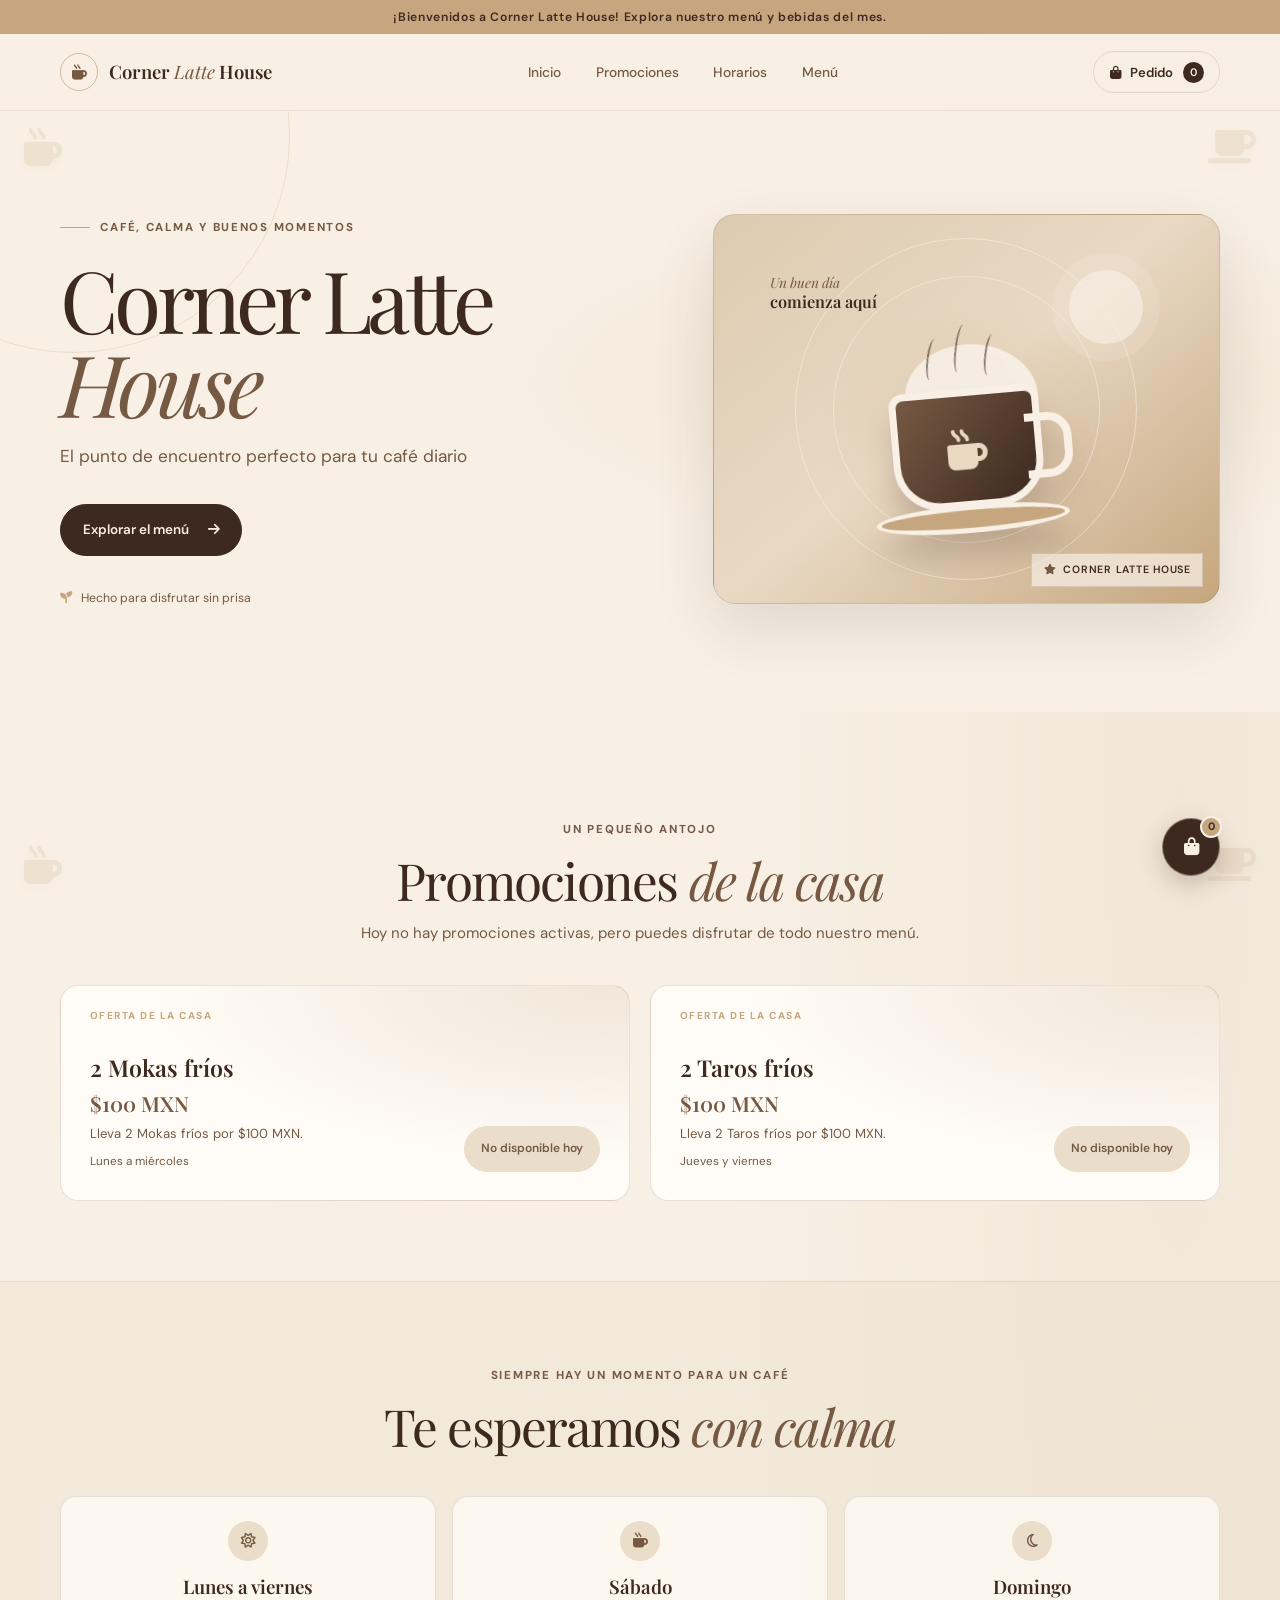
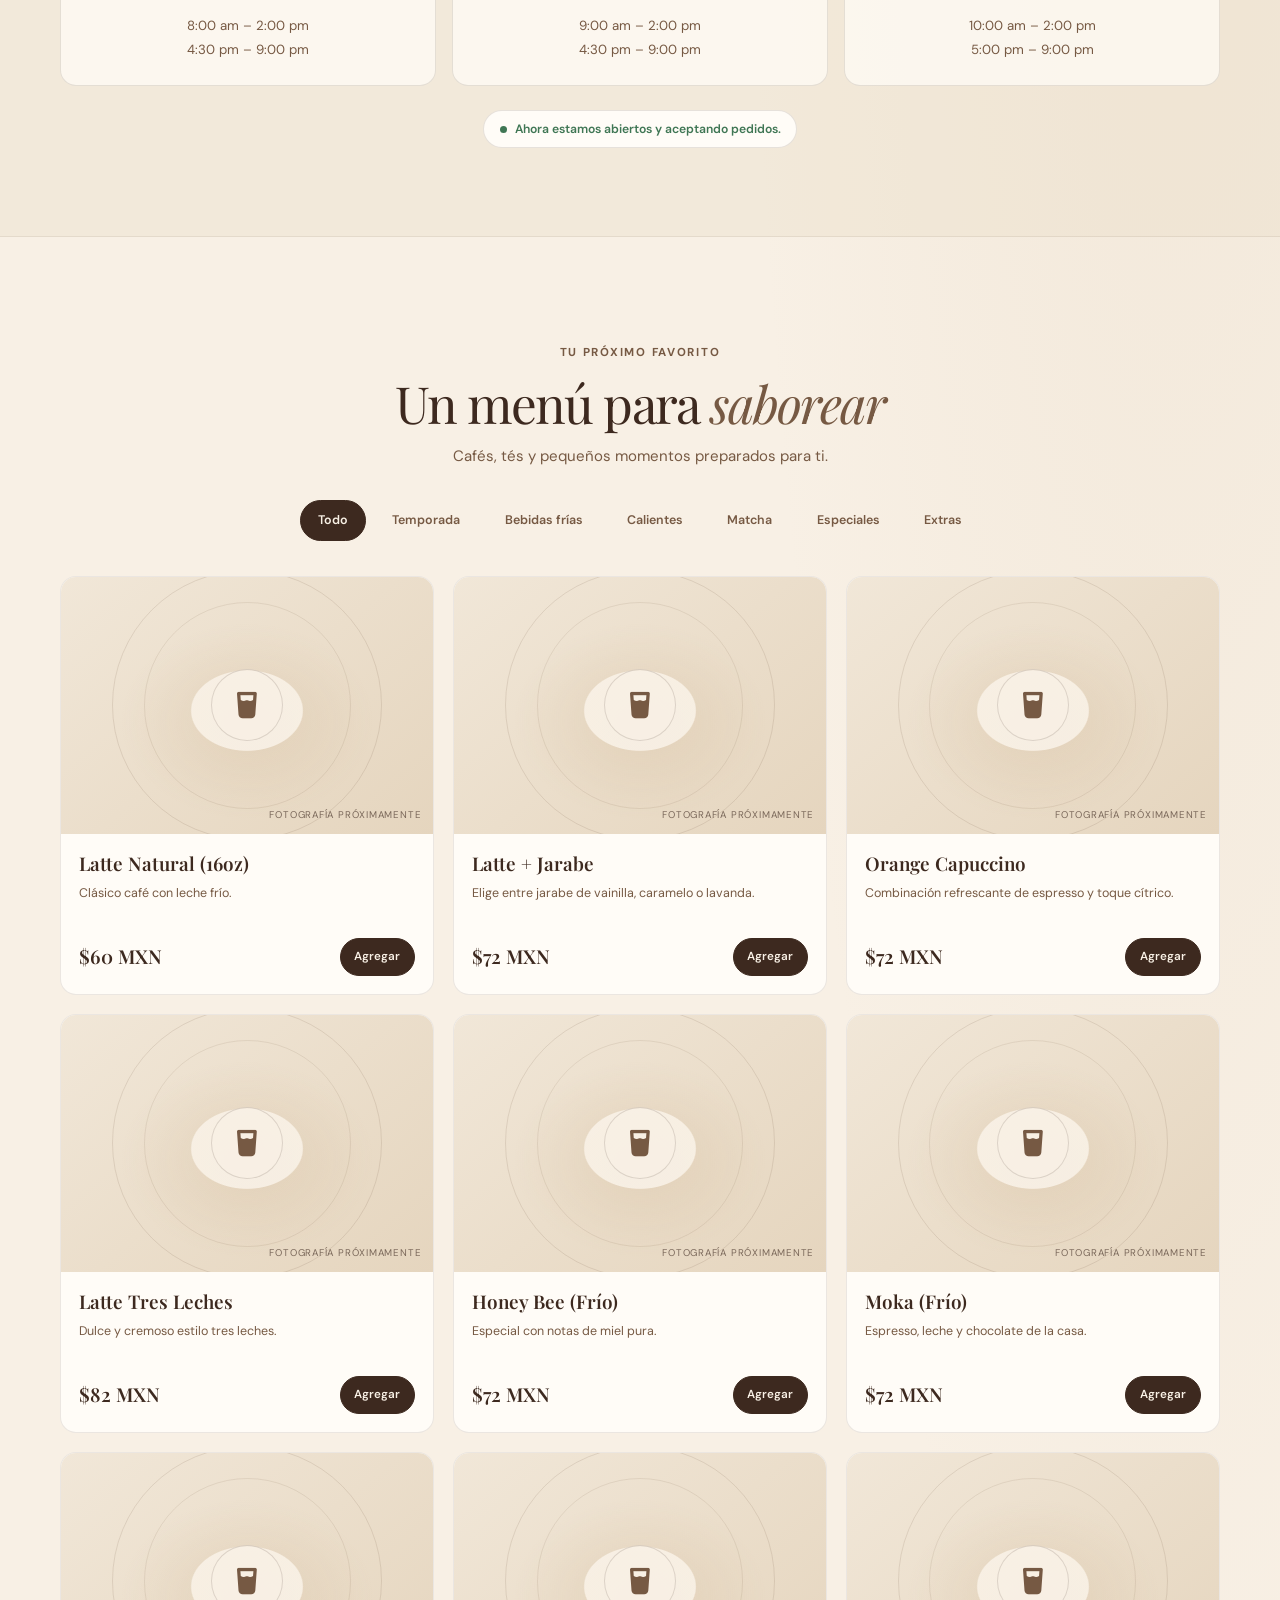
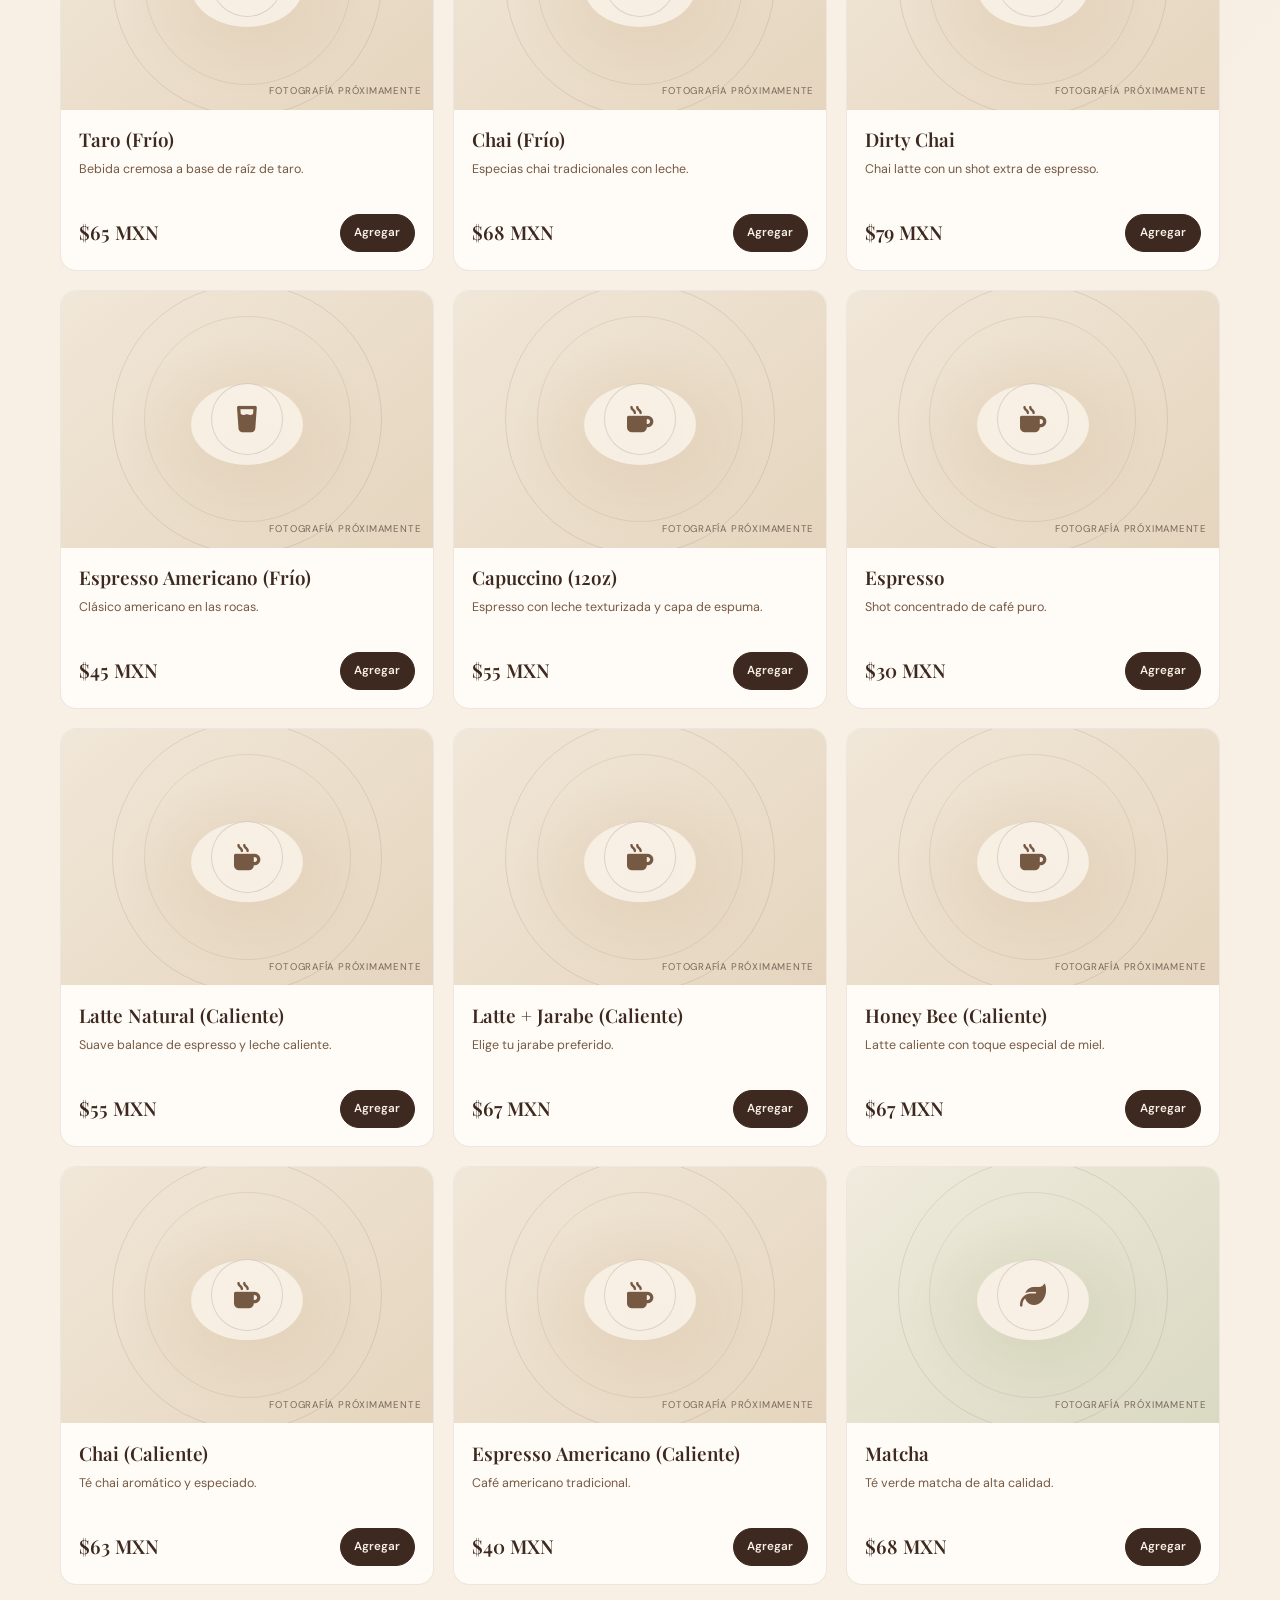
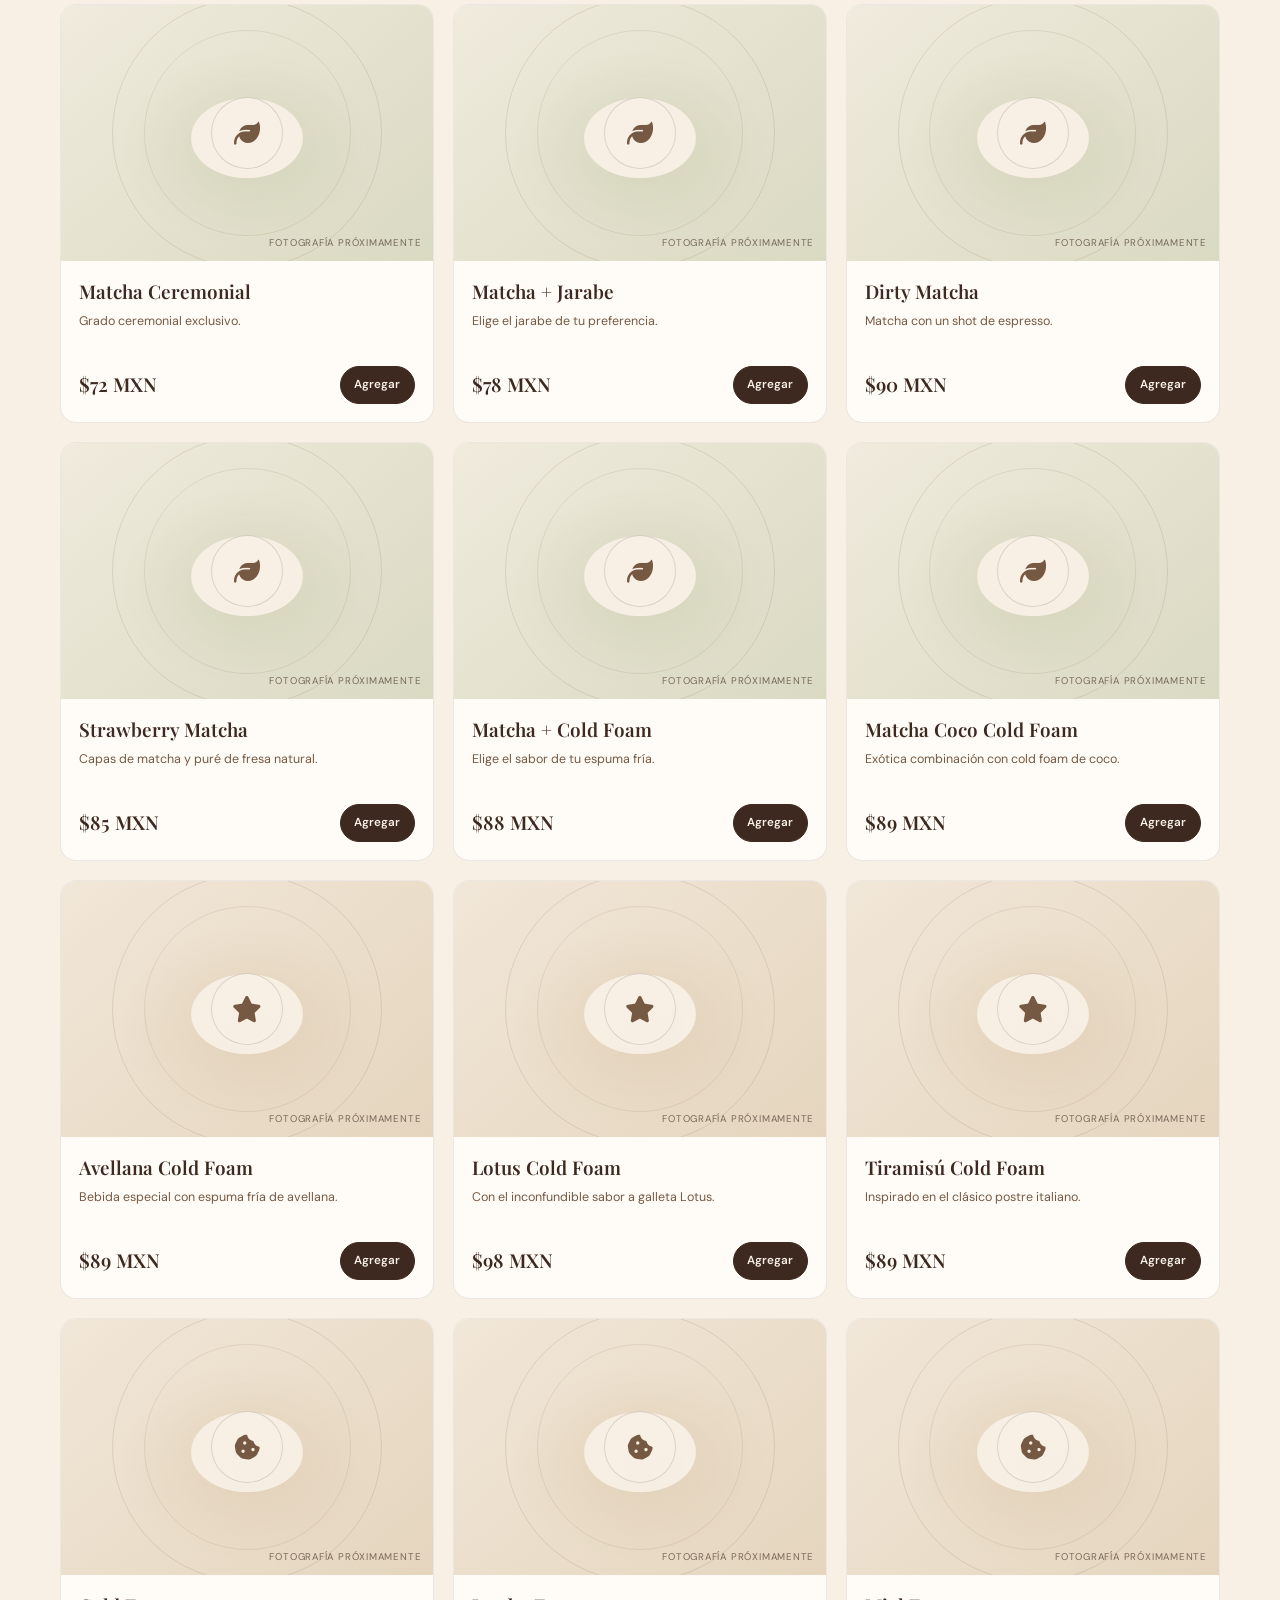
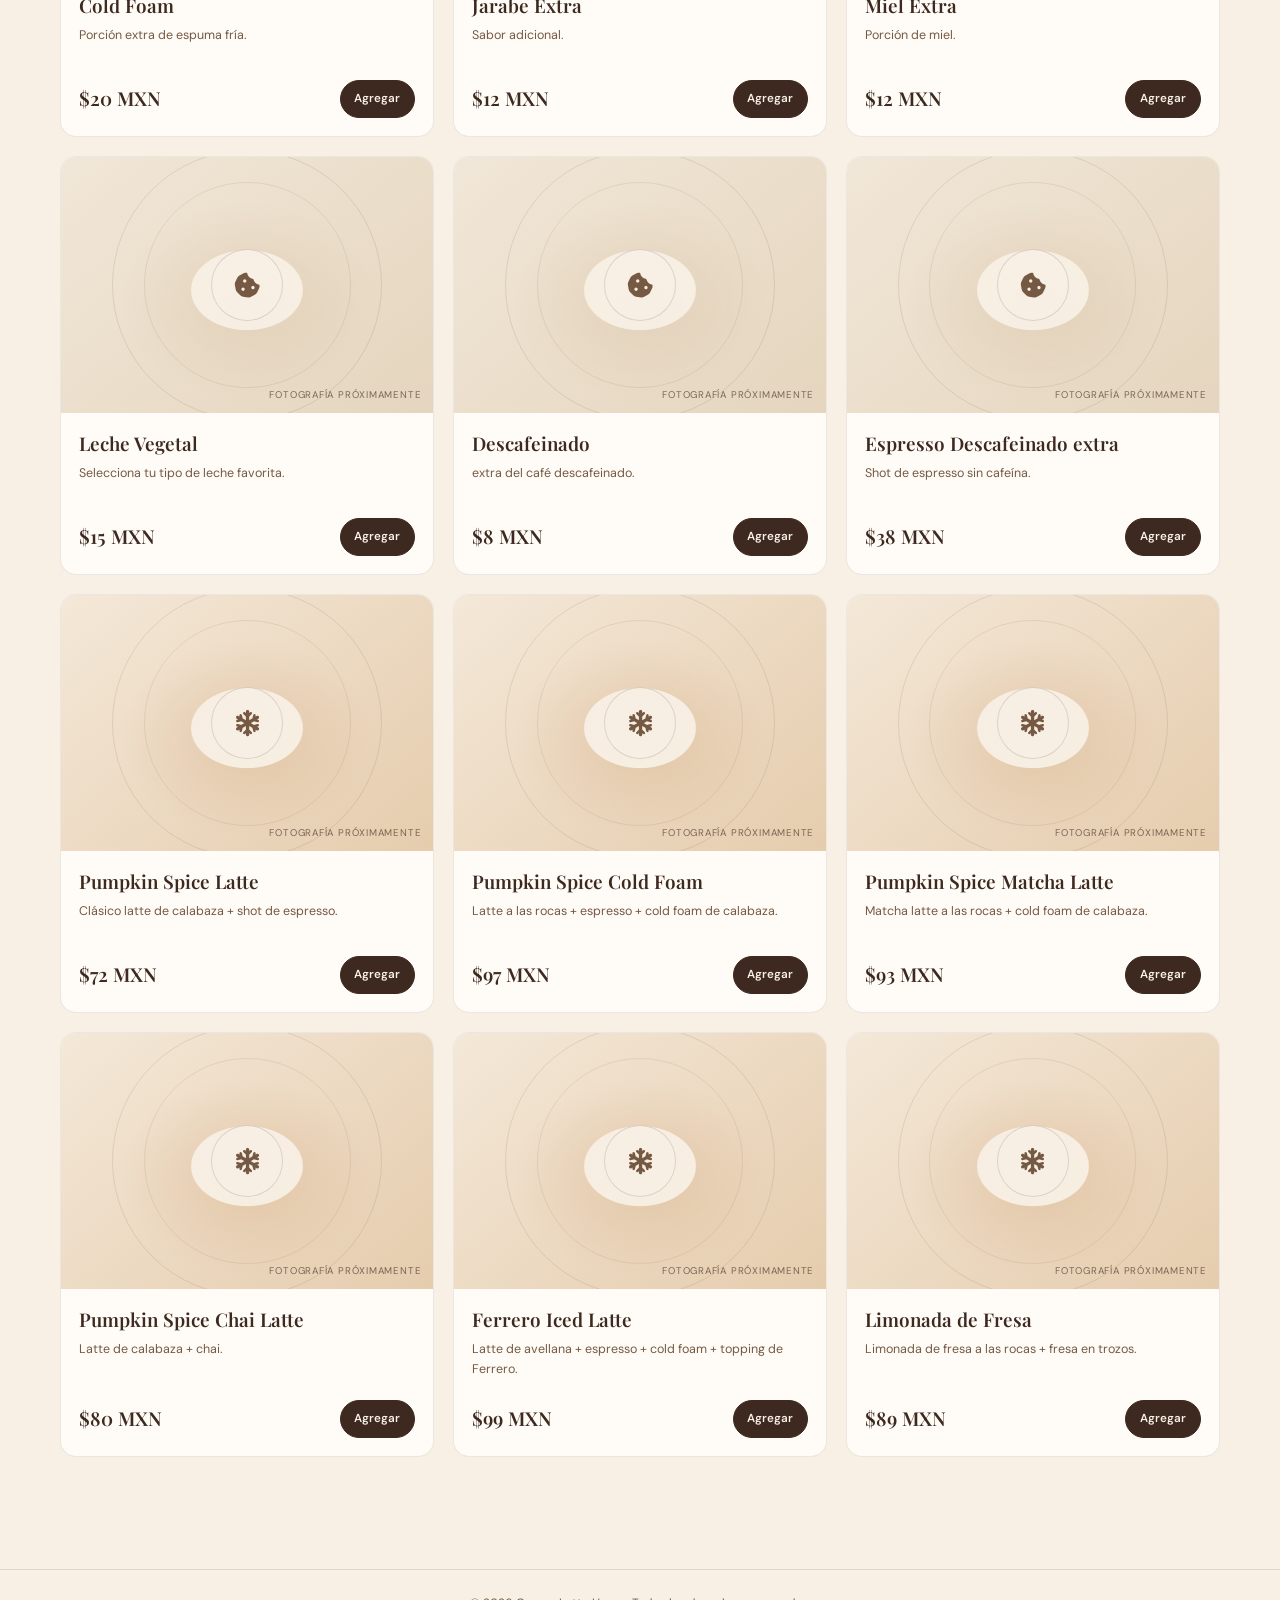
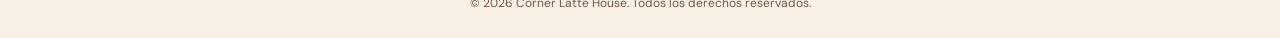
==== commit 2fe21633: "Improve seasonal cafe design Co-authored-by: Copilot <223556219+Copilot@users.noreply.github.com>" ====
--- a/index.html
+++ b/index.html
@@ -4,7 +4,7 @@
     <meta charset="UTF-8">
     <meta name="viewport" content="width=device-width, initial-scale=1.0">
     <title>Corner Latte House</title>
-    <link rel="stylesheet" href="style.css?v=8">
+    <link rel="stylesheet" href="style.css?v=10">
     <!-- Google Fonts -->
     <link href="https://fonts.googleapis.com/css2?family=DM+Sans:wght@400;500;600;700&family=Playfair+Display:ital,wght@0,400;0,600;0,700;1,400&display=swap" rel="stylesheet">
     <!-- FontAwesome para iconos -->
@@ -119,7 +119,7 @@
     </main>
 
     <!-- Modal para Seleccionar Opciones (Jarabes, etc.) -->
-    <div class="cart-modal" id="options-modal">
+    <div class="cart-modal" id="options-modal" role="dialog" aria-modal="true" aria-labelledby="modal-product-title">
         <div class="cart-content">
             <button class="close-btn" type="button" aria-label="Cerrar personalización" onclick="closeOptionsModal()">&times;</button>
             <h3 id="modal-product-title">Confirma tu producto</h3>
@@ -162,10 +162,10 @@
     </button>
     
     <!-- Modal del Carrito -->
-    <div class="cart-modal" id="cart-modal">
+    <div class="cart-modal" id="cart-modal" role="dialog" aria-modal="true" aria-labelledby="cart-title">
         <div class="cart-content">
             <button class="close-btn" type="button" aria-label="Cerrar carrito" onclick="toggleCartModal()">&times;</button>
-            <h3>Tu Pedido en Corner Latte House</h3>
+            <h3 id="cart-title">Tu Pedido en Corner Latte House</h3>
             <div id="cart-items-list" class="cart-items-list">
                 <!-- Items seleccionados -->
             </div>
@@ -222,6 +222,6 @@
         <p>&copy; 2026 Corner Latte House. Todos los derechos reservados.</p>
     </footer>
 
-    <script src="script.js?v=4"></script>
+    <script src="script.js?v=6"></script>
 </body>
 </html>
--- a/style.css
+++ b/style.css
@@ -81,7 +81,7 @@
     position: absolute;
     color: var(--seasonal-accent);
     font-size: clamp(1.4rem, 3vw, 2.4rem);
-    opacity: 0.28;
+    opacity: 0.2;
     filter: drop-shadow(0 3px 6px rgba(61, 41, 31, 0.12));
     animation: cornerFloat 5s ease-in-out infinite alternate;
 }
@@ -99,6 +99,7 @@
 .seasonal-banner {
     position: relative;
     z-index: 31;
+    overflow: hidden;
     padding: 0.45rem 1rem;
     background: var(--seasonal-accent);
     color: var(--color-espresso);
@@ -108,13 +109,13 @@
     text-align: center;
 }
 
-body.theme-halloween { --seasonal-accent: #D98758; --seasonal-wash: #F4E3D4; }
-body.theme-muertos { --seasonal-accent: #CF9366; --seasonal-wash: #F4E7D2; }
-body.theme-revolucion { --seasonal-accent: #B98C70; --seasonal-wash: #F2E6D8; }
-body.theme-navidad { --seasonal-accent: #C38D7D; --seasonal-wash: #F4E4DF; }
-body.theme-independencia { --seasonal-accent: #B6A17C; --seasonal-wash: #F1E9D7; }
-body.theme-primavera { --seasonal-accent: #D0A08C; --seasonal-wash: #F5E9DF; }
-body.theme-amor { --seasonal-accent: #CE998E; --seasonal-wash: #F5E8E2; }
+body.theme-halloween { --seasonal-accent: #C68A59; --seasonal-wash: #F5EEE4; }
+body.theme-muertos { --seasonal-accent: #C68A59; --seasonal-wash: #F5EEE2; }
+body.theme-revolucion { --seasonal-accent: #A77D61; --seasonal-wash: #F3EDE4; }
+body.theme-navidad { --seasonal-accent: #A87568; --seasonal-wash: #F4ECE5; }
+body.theme-independencia { --seasonal-accent: #9B8061; --seasonal-wash: #F3EEE3; }
+body.theme-primavera { --seasonal-accent: #B98D76; --seasonal-wash: #F5EEE7; }
+body.theme-amor { --seasonal-accent: #B9827B; --seasonal-wash: #F5ECE8; }
 
 .site-header {
     position: sticky;
@@ -1567,3 +1568,160 @@
         transition-duration: 0.01ms !important;
     }
 }
+
+/* Boutique finish: softer cards and controls, with the original palette intact. */
+.hero-cta,
+.promotion-button,
+.add-btn,
+.whatsapp-btn {
+    border-radius: 999px;
+}
+
+.hero-visual {
+    border-radius: 22px;
+}
+
+.promotion-option {
+    border-radius: 18px;
+}
+
+.hours-card {
+    border-radius: 16px;
+}
+
+.product-card {
+    display: flex;
+    flex-direction: column;
+    border-radius: 16px;
+}
+
+.product-info {
+    flex: 1;
+}
+
+.cart-content,
+.closed-content {
+    border-radius: 22px;
+}
+
+.option-select,
+.customer-address-field textarea,
+.schedule-field input,
+.quantity-input {
+    border-radius: 10px;
+}
+
+.product-photo {
+    position: absolute;
+    z-index: 2;
+    inset: 0;
+    width: 100%;
+    height: 100%;
+    object-fit: cover;
+}
+
+.product-image-placeholder.has-photo::before,
+.product-image-placeholder.has-photo::after {
+    display: none;
+}
+
+.seasonal-banner::before,
+.seasonal-banner::after {
+    position: absolute;
+    top: 50%;
+    color: var(--color-espresso);
+    font-size: 0.9rem;
+    line-height: 1;
+    opacity: 0.62;
+    pointer-events: none;
+    transform: translateY(-50%);
+}
+
+.seasonal-banner::before {
+    left: max(1rem, calc((100% - var(--page-width)) / 2));
+}
+
+.seasonal-banner::after {
+    right: max(1rem, calc((100% - var(--page-width)) / 2));
+}
+
+body.theme-navidad .seasonal-banner::before,
+body.theme-navidad .seasonal-banner::after { content: "\2726"; color: #536B50; }
+body.theme-navidad .seasonal-banner {
+    border-top: 1px solid rgba(83, 107, 80, 0.38);
+    border-bottom: 1px solid rgba(151, 83, 70, 0.38);
+}
+body.theme-muertos .seasonal-banner::before,
+body.theme-muertos .seasonal-banner::after { content: "\273F"; color: #9B542F; }
+body.theme-halloween .seasonal-banner::before,
+body.theme-halloween .seasonal-banner::after { content: "\2726"; color: #87512F; }
+body.theme-revolucion .seasonal-banner::before,
+body.theme-revolucion .seasonal-banner::after { content: "\2605"; color: #69714B; }
+body.theme-amor .seasonal-banner::before,
+body.theme-amor .seasonal-banner::after { content: "\2661"; color: #945F65; }
+body.theme-independencia .seasonal-banner::before,
+body.theme-independencia .seasonal-banner::after { content: "\2726"; color: #66734D; }
+body.theme-independencia .seasonal-banner {
+    border-top: 1px solid rgba(89, 113, 73, 0.4);
+    border-bottom: 1px solid rgba(157, 77, 65, 0.4);
+}
+body.theme-primavera .seasonal-banner::before,
+body.theme-primavera .seasonal-banner::after { content: "\273F"; color: #8D7458; }
+
+.hero-section::after {
+    position: absolute;
+    z-index: 0;
+    right: 4%;
+    bottom: 8%;
+    color: var(--seasonal-accent);
+    font-size: 1.6rem;
+    opacity: 0.34;
+    pointer-events: none;
+}
+
+body.theme-navidad .hero-section::after { content: "\2726"; color: #536B50; }
+body.theme-muertos .hero-section::after { content: "\273F"; color: #B76B39; }
+body.theme-halloween .hero-section::after { content: "\2726"; color: #87512F; }
+body.theme-revolucion .hero-section::after { content: "\2605"; color: #69714B; }
+body.theme-amor .hero-section::after { content: "\2661"; color: #945F65; }
+body.theme-independencia .hero-section::after { content: "\2726"; color: #66734D; }
+body.theme-primavera .hero-section::after { content: "\273F"; color: #8D7458; }
+
+.mexico-flag {
+    display: inline-flex;
+    width: 1.15rem;
+    height: 0.78rem;
+    margin-right: 0.35rem;
+    overflow: hidden;
+    vertical-align: -0.08em;
+    border: 1px solid rgba(61, 41, 31, 0.16);
+    border-radius: 2px;
+    box-shadow: 0 1px 2px rgba(61, 41, 31, 0.12);
+}
+
+.mexico-flag > span {
+    position: relative;
+    width: 33.333%;
+}
+
+.mexico-flag-green { background: #176B45; }
+.mexico-flag-white { display: grid; place-items: center; background: #FFFCF7; }
+.mexico-flag-red { background: #C54843; }
+
+.mexico-flag-emblem {
+    width: 0.23rem;
+    height: 0.3rem;
+    border: 1px solid #9A7A3D;
+    border-radius: 50% 50% 35% 35%;
+    background: #8F713C;
+}
+
+@media (max-width: 680px) {
+    .seasonal-banner::before { left: 0.55rem; }
+    .seasonal-banner::after { right: 0.55rem; }
+
+    .seasonal-corners .corner-ornament {
+        font-size: 1.25rem;
+        opacity: 0.14;
+    }
+}
